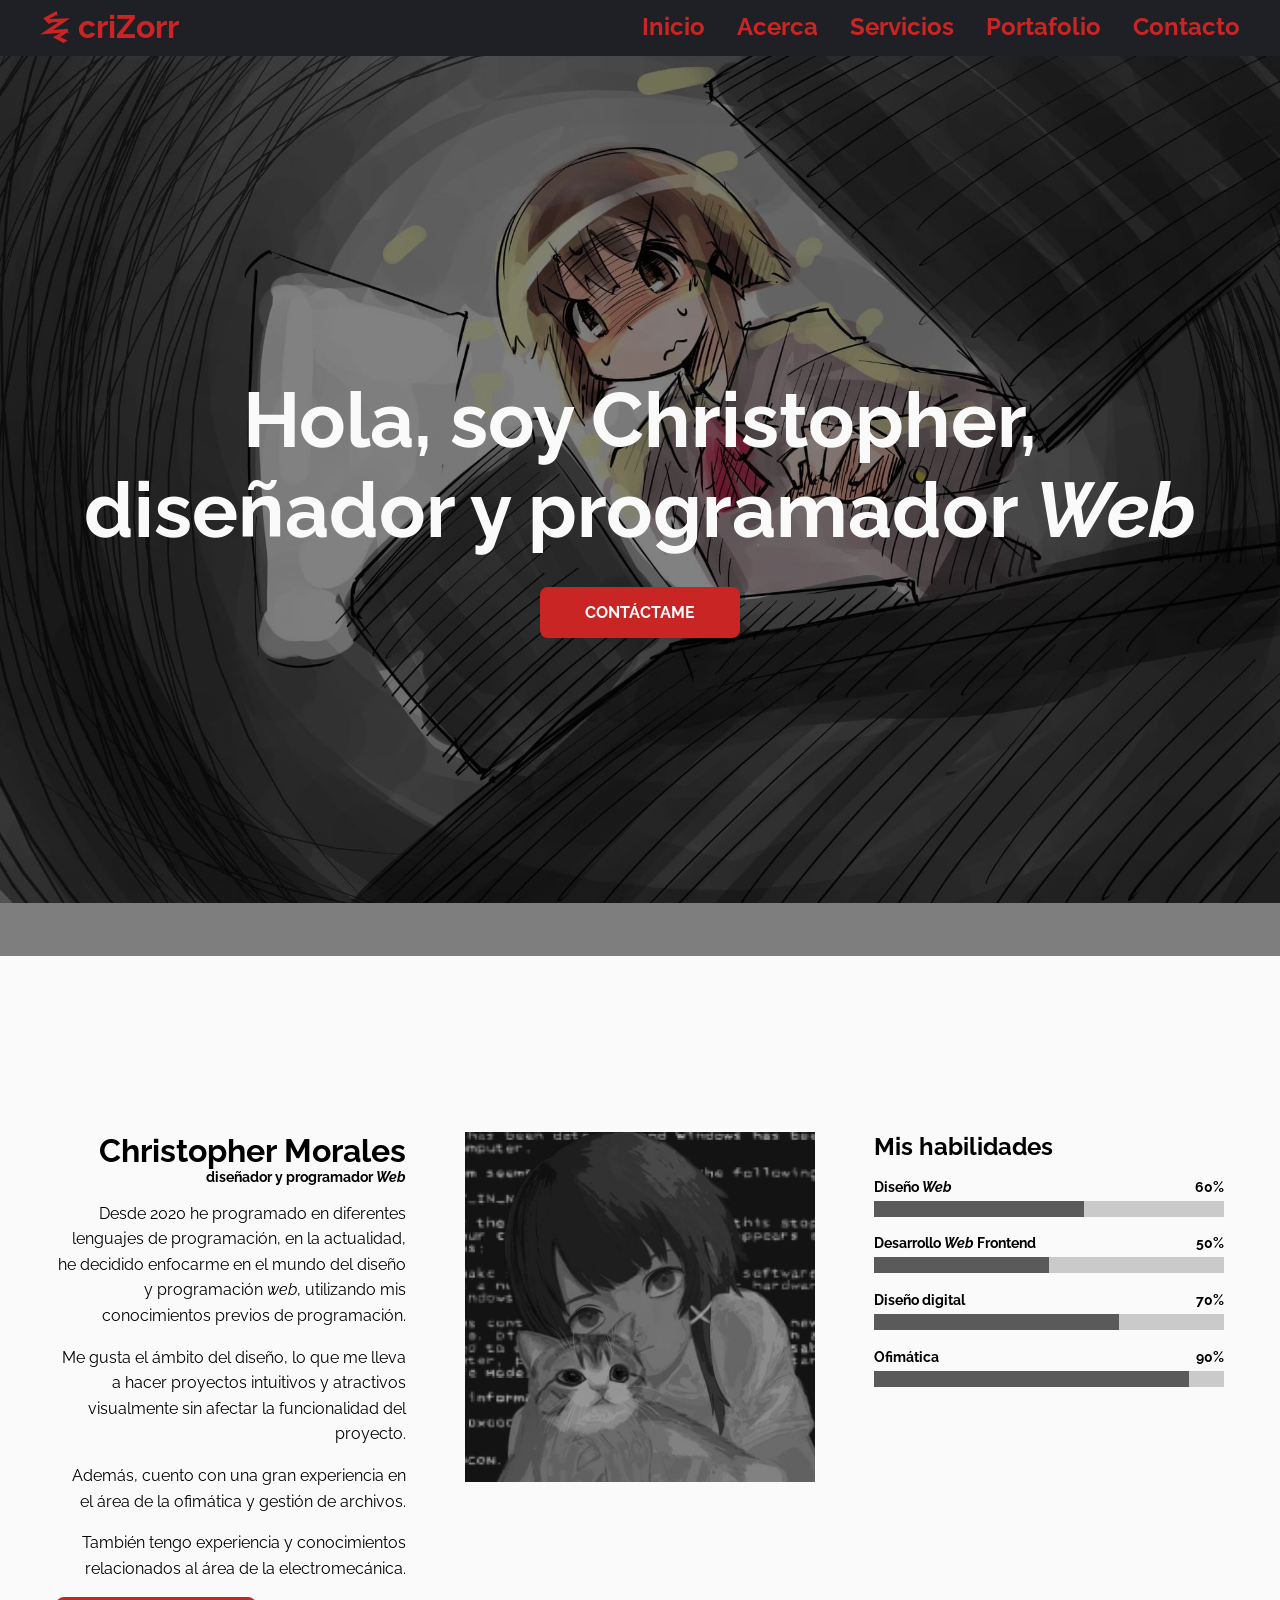
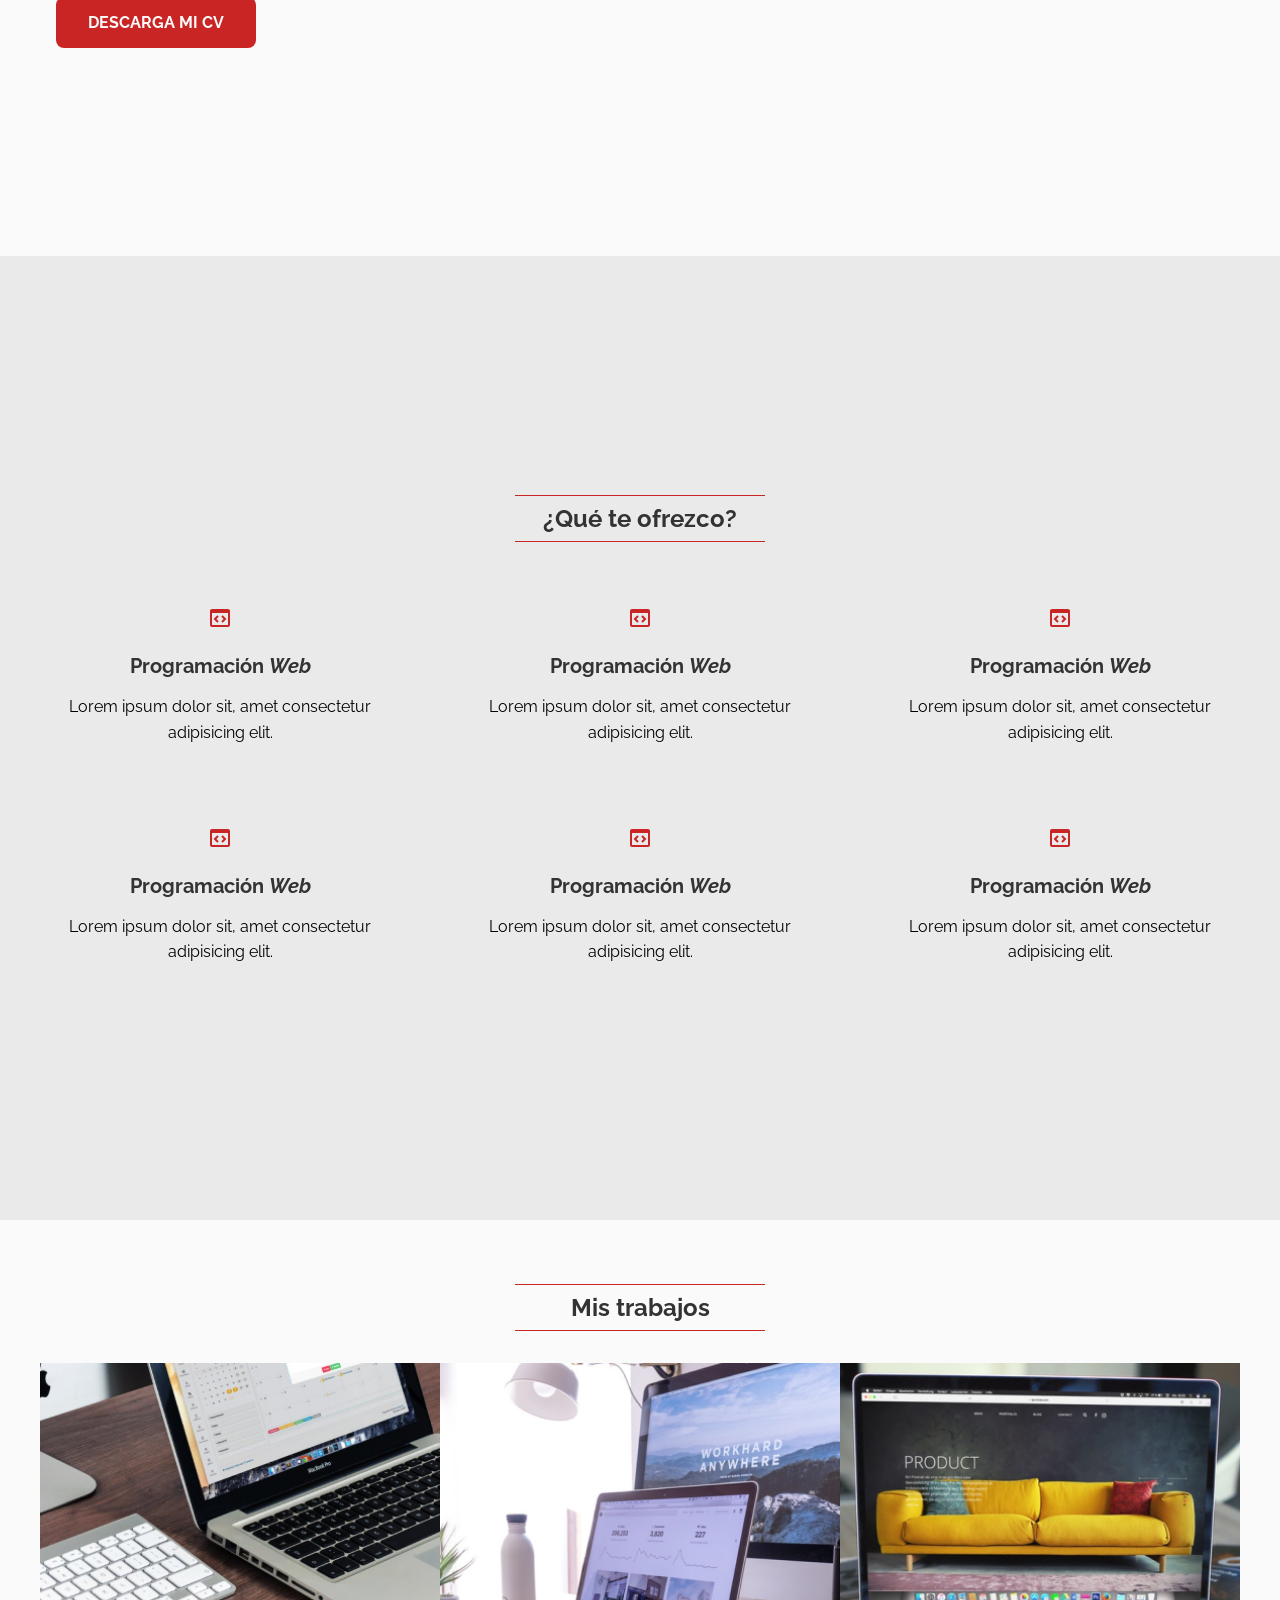
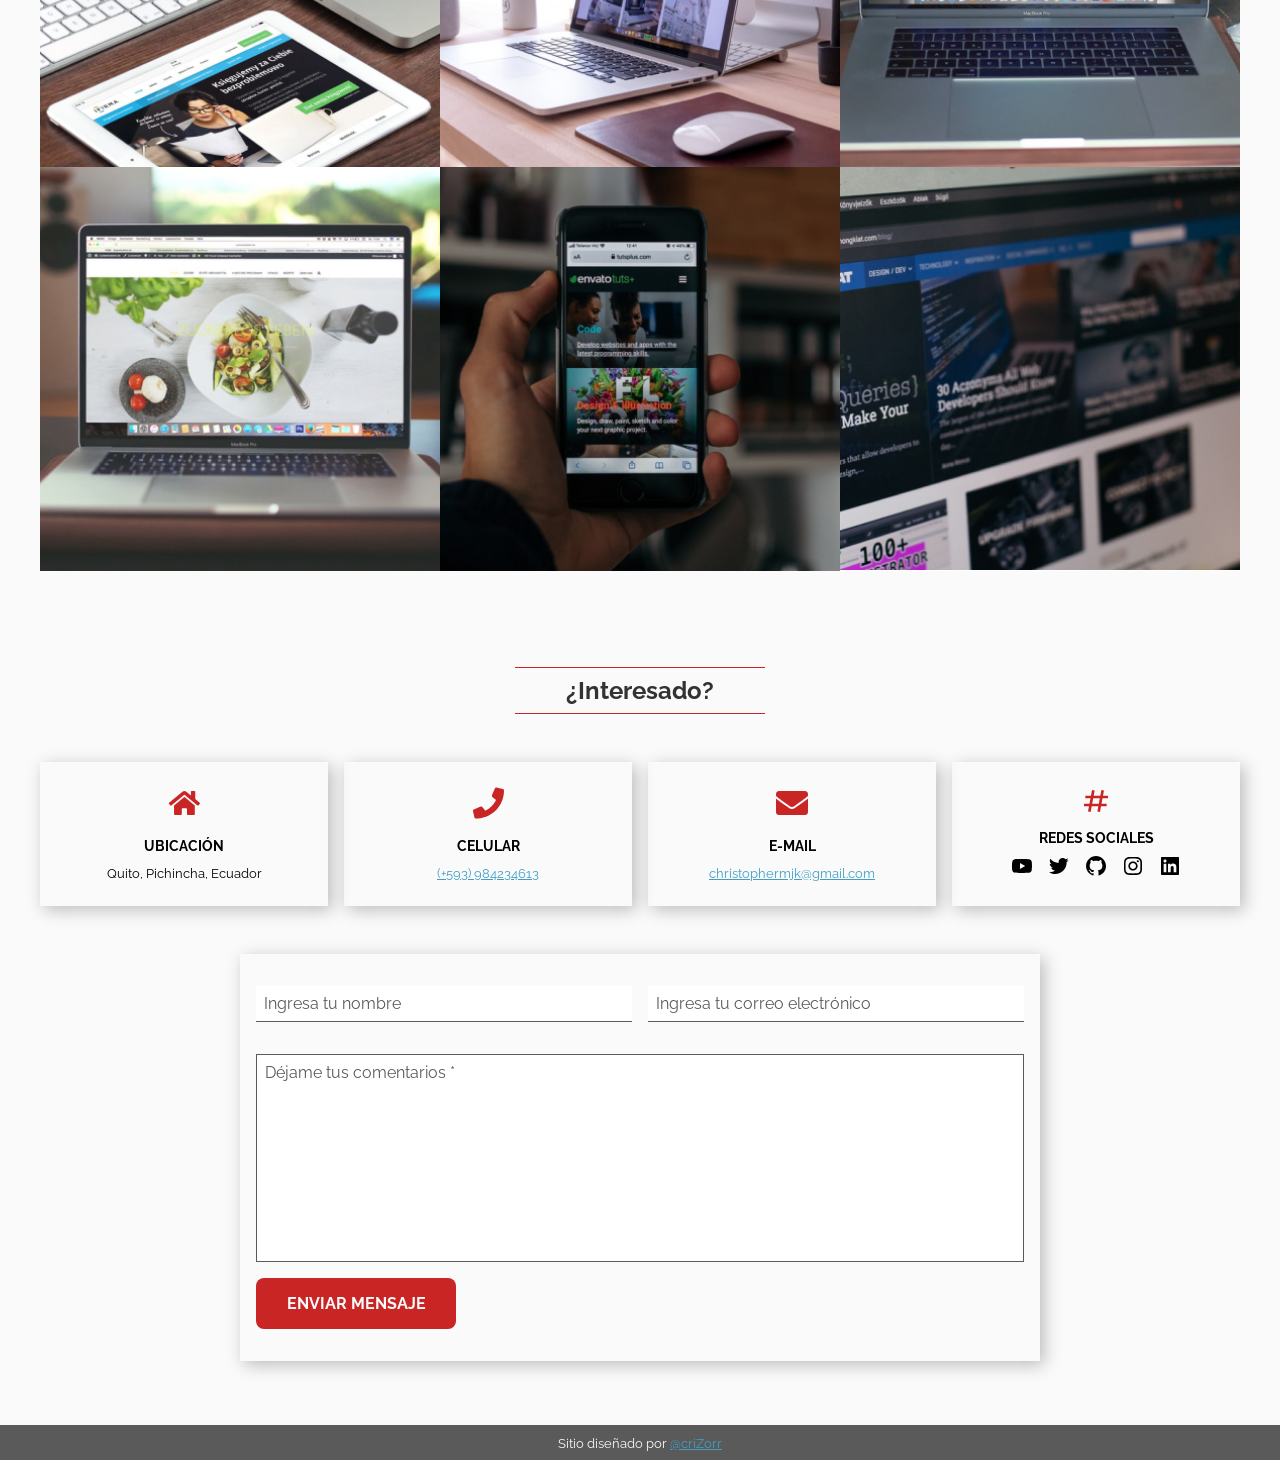
==== index.html @ b4ce7ff2 "Adición de contenido al área de 'Acerca'" ====
<!DOCTYPE html>
<html lang="es">
  <head>
    <meta charset="UTF-8" />
    <meta name="viewport" content="width=device-width, initial-scale=1.0" />
    <link rel="preconnect" href="https://fonts.googleapis.com" />
    <link rel="preconnect" href="https://fonts.gstatic.com" crossorigin />
    <link
      href="https://fonts.googleapis.com/css2?family=Raleway:ital,wght@0,100..900;1,100..900&display=swap"
      rel="stylesheet"
    />
    <link rel="stylesheet" href="./style.css" />
    <title>criZorr</title>
    <meta
      name="description"
      content="Hola, soy criZorr, bienvenido a mi portafolio profesional"
    />
    <link rel="canonical" href="https://crizorr.github.io/portfolio" />
    <link
      rel="favicon"
      href="https://crizorr.github.io/portfolio/assets/favicon.png"
    />
    <link
      rel="icon"
      href="https://crizorr.github.io/portfolio/assets/favicon.png"
    />
    <link
      rel="apple-touch-icon"
      href="https://crizorr.github.io/portfolio/assets/favicon.png"
    />
    <meta name="theme-color" content="#1F2025" />
    <meta name="twitter:card" content="summary" />
    <meta property="og:type" content="website" />
    <meta property="og:title" name="twitter:title" content="criZorr" />
    <meta
      property="og:image"
      name="twitter:image"
      content="https://crizorr.github.io/portfolio/assets/hero-image-home.jpg"
    />
    <meta
      property="og:url"
      name="twitter:url"
      content="https://crizorr.github.io/portfolio"
    />
    <meta
      property="og:description"
      name="twitter:description"
      content="Hola, soy criZorr, bienvenido a mi portafolio profesional"
    />
  </head>

  <body>
    <header class="header">
      <section class="container">
        <div class="logo">
          <svg
            width="185mm"
            height="197.49951mm"
            version="1.1"
            viewBox="0 0 185 197.49951"
            xml:space="preserve"
            id="svg21"
            xmlns="http://www.w3.org/2000/svg"
            xmlns:svg="http://www.w3.org/2000/svg"
          >
            <defs id="defs21" />
            <g id="g21" transform="translate(-15,-40.000003)">
              <path
                d="M 125,72.5 117.5,40 35,85 l 35,35 20,-10 39.85,-1.5385 -114.85,76.538 130,-10.318 -50,27.818 65,35 25,-15 -45,-22.5 42.5,-27.5 10,7.5 -7.5,-30 -90,7.5 105,-72.5 -130,5 45,-25 z"
                fill="#currentColor"
                stroke-linecap="round"
                stroke-linejoin="round"
                stroke-width="6"
                id="path21"
              />
            </g>
          </svg>
          <a href="index.html">criZorr</a>
        </div>
        <button class="menu-btn">
          <svg
            xmlns="http://www.w3.org/2000/svg"
            width="24"
            height="24"
            viewBox="0 0 24 24"
          >
            <path d="M4 6H20V8H4zM4 11H20V13H4zM4 16H20V18H4z" />
          </svg>
          <svg
            class="none"
            xmlns="http://www.w3.org/2000/svg"
            width="24"
            height="24"
            viewBox="0 0 24 24"
          >
            <path
              d="M16.192 6.344L11.949 10.586 7.707 6.344 6.293 7.758 10.535 12 6.293 16.242 7.707 17.656 11.949 13.414 16.192 17.656 17.606 16.242 13.364 12 17.606 7.758z"
            />
          </svg>
        </button>
        <nav class="menu">
          <a href="#inicio">Inicio</a>
          <a href="#acerca">Acerca</a>
          <a href="#servicios">Servicios</a>
          <a href="#portafolio">Portafolio</a>
          <a href="#contacto">Contacto</a>
        </nav>
      </section>
    </header>
    <section id="inicio" class="home">
      <article
        class="hero-image"
        style="
          --hero-image: url('assets/hero-image-home.jpg');
          --hero-attachment: fixed;
        "
      >
        <aside
          class="hero-image-opacity"
          style="--hero-opacity-color: var(--black-alpha-color)"
        >
          <div class="hero-image-content">
            <h2
              class="hero-image-title"
              style="--hero-text-color: var(--white-color)"
            >
              Hola, soy Christopher,<br />diseñador y programador <i>Web</i>
            </h2>
            <a href="#contacto" class="btn">CONTÁCTAME</a>
          </div>
        </aside>
      </article>
    </section>
    <section id="acerca" class="about section container full-lg-screen">
      <article class="text-lg-right">
        <aside class="text-center text-lg-right">
          <h1>Christopher Morales</h1>
          <h5>diseñador y programador <i>Web</i></h5>
        </aside>
        <p>
          Desde 2020 he programado en diferentes lenguajes de programación, en
          la actualidad, he decidido enfocarme en el mundo del diseño y
          programación <i>web</i>, utilizando mis conocimientos previos de
          programación.
        </p>
        <p>
          Me gusta el ámbito del diseño, lo que me lleva a hacer proyectos
          intuitivos y atractivos visualmente sin afectar la funcionalidad del
          proyecto.
        </p>
        <p>
          Además, cuento con una gran experiencia en el área de la ofimática y
          gestión de archivos.
        </p>
        <p>
          También tengo experiencia y conocimientos relacionados al área de la
          electromecánica.
        </p>
        <div class="text-center text-lg-left">
          <a class="btn" href="" target="_blank" rel="noopener"
            >DESCARGA MI CV</a
          >
        </div>
      </article>
      <article>
        <img class="gray-scale" src="assets/criZorr.jpg" alt="crizorr" />
      </article>
      <article>
        <h2 class="text-center text-lg-left">Mis habilidades</h2>
        <div class="progress">
          <p>
            <b>Diseño <i>Web</i></b>
            <b>60%</b>
          </p>
          <progress value="60" min="0" max="100"></progress>
        </div>
        <div class="progress">
          <p>
            <b>Desarrollo <i>Web</i> Frontend</b>
            <b>50%</b>
          </p>
          <progress value="50" min="0" max="100"></progress>
        </div>
        <div class="progress">
          <p>
            <b>Diseño digital</b>
            <b>70%</b>
          </p>
          <progress value="70" min="0" max="100"></progress>
        </div>
        <div class="progress">
          <p>
            <b>Ofimática</b>
            <b>90%</b>
          </p>
          <progress value="90" min="0" max="100"></progress>
        </div>
      </article>
    </section>
    <section id="servicios" class="services section bg-gray-light">
      <div class="container full-lg-screen">
        <h2 class="section-title">¿Qué te ofrezco?</h2>
        <article class="service-card">
          <svg
            xmlns="http://www.w3.org/2000/svg"
            width="24"
            height="24"
            viewBox="0 0 24 24"
          >
            <path
              d="M20,3H4C2.897,3,2,3.897,2,5v14c0,1.103,0.897,2,2,2h16c1.103,0,2-0.897,2-2V5C22,3.897,21.103,3,20,3z M4,19V7h16 l0.002,12H4z"
            />
            <path
              d="M9.293 9.293L5.586 13 9.293 16.707 10.707 15.293 8.414 13 10.707 10.707zM14.707 9.293L13.293 10.707 15.586 13 13.293 15.293 14.707 16.707 18.414 13z"
            />
          </svg>
          <h3>Programación <i>Web</i></h3>
          <p>Lorem ipsum dolor sit, amet consectetur adipisicing elit.</p>
        </article>
        <article class="service-card">
          <svg
            xmlns="http://www.w3.org/2000/svg"
            width="24"
            height="24"
            viewBox="0 0 24 24"
          >
            <path
              d="M20,3H4C2.897,3,2,3.897,2,5v14c0,1.103,0.897,2,2,2h16c1.103,0,2-0.897,2-2V5C22,3.897,21.103,3,20,3z M4,19V7h16 l0.002,12H4z"
            />
            <path
              d="M9.293 9.293L5.586 13 9.293 16.707 10.707 15.293 8.414 13 10.707 10.707zM14.707 9.293L13.293 10.707 15.586 13 13.293 15.293 14.707 16.707 18.414 13z"
            />
          </svg>
          <h3>Programación <i>Web</i></h3>
          <p>Lorem ipsum dolor sit, amet consectetur adipisicing elit.</p>
        </article>
        <article class="service-card">
          <svg
            xmlns="http://www.w3.org/2000/svg"
            width="24"
            height="24"
            viewBox="0 0 24 24"
          >
            <path
              d="M20,3H4C2.897,3,2,3.897,2,5v14c0,1.103,0.897,2,2,2h16c1.103,0,2-0.897,2-2V5C22,3.897,21.103,3,20,3z M4,19V7h16 l0.002,12H4z"
            />
            <path
              d="M9.293 9.293L5.586 13 9.293 16.707 10.707 15.293 8.414 13 10.707 10.707zM14.707 9.293L13.293 10.707 15.586 13 13.293 15.293 14.707 16.707 18.414 13z"
            />
          </svg>
          <h3>Programación <i>Web</i></h3>
          <p>Lorem ipsum dolor sit, amet consectetur adipisicing elit.</p>
        </article>
        <article class="service-card">
          <svg
            xmlns="http://www.w3.org/2000/svg"
            width="24"
            height="24"
            viewBox="0 0 24 24"
          >
            <path
              d="M20,3H4C2.897,3,2,3.897,2,5v14c0,1.103,0.897,2,2,2h16c1.103,0,2-0.897,2-2V5C22,3.897,21.103,3,20,3z M4,19V7h16 l0.002,12H4z"
            />
            <path
              d="M9.293 9.293L5.586 13 9.293 16.707 10.707 15.293 8.414 13 10.707 10.707zM14.707 9.293L13.293 10.707 15.586 13 13.293 15.293 14.707 16.707 18.414 13z"
            />
          </svg>
          <h3>Programación <i>Web</i></h3>
          <p>Lorem ipsum dolor sit, amet consectetur adipisicing elit.</p>
        </article>
        <article class="service-card">
          <svg
            xmlns="http://www.w3.org/2000/svg"
            width="24"
            height="24"
            viewBox="0 0 24 24"
          >
            <path
              d="M20,3H4C2.897,3,2,3.897,2,5v14c0,1.103,0.897,2,2,2h16c1.103,0,2-0.897,2-2V5C22,3.897,21.103,3,20,3z M4,19V7h16 l0.002,12H4z"
            />
            <path
              d="M9.293 9.293L5.586 13 9.293 16.707 10.707 15.293 8.414 13 10.707 10.707zM14.707 9.293L13.293 10.707 15.586 13 13.293 15.293 14.707 16.707 18.414 13z"
            />
          </svg>
          <h3>Programación <i>Web</i></h3>
          <p>Lorem ipsum dolor sit, amet consectetur adipisicing elit.</p>
        </article>
        <article class="service-card">
          <svg
            xmlns="http://www.w3.org/2000/svg"
            width="24"
            height="24"
            viewBox="0 0 24 24"
          >
            <path
              d="M20,3H4C2.897,3,2,3.897,2,5v14c0,1.103,0.897,2,2,2h16c1.103,0,2-0.897,2-2V5C22,3.897,21.103,3,20,3z M4,19V7h16 l0.002,12H4z"
            />
            <path
              d="M9.293 9.293L5.586 13 9.293 16.707 10.707 15.293 8.414 13 10.707 10.707zM14.707 9.293L13.293 10.707 15.586 13 13.293 15.293 14.707 16.707 18.414 13z"
            />
          </svg>
          <h3>Programación <i>Web</i></h3>
          <p>Lorem ipsum dolor sit, amet consectetur adipisicing elit.</p>
        </article>
      </div>
    </section>
    <section id="portafolio" class="portfolio section">
      <div class="container">
        <h2 class="section-title">Mis trabajos</h2>
        <a href="#trabajo-1" class="portfolio-card">
          <img src="assets/portfolio-1.jpg" alt="Trabajo 1" />
          <aside class="portfolio-card-info">
            <div>
              <h3>Proyecto 1</h3>
              <p>
                Lorem ipsum dolor sit amet consectetur adipisicing elit. Sint
                fuga inventore atque placeat laudantium dolorem quod omnis
                assumenda, tempore fugiat consequatur saepe reprehenderit
                consequuntur impedit pariatur. Enim fugiat amet libero.
              </p>
            </div>
          </aside>
        </a>
        <a href="#trabajo-2" class="portfolio-card">
          <img src="assets/portfolio-2.jpg" alt="Trabajo 2" />
          <aside class="portfolio-card-info">
            <div>
              <h3>Proyecto 2</h3>
              <p>
                Lorem ipsum dolor sit amet consectetur adipisicing elit. Sint
                fuga inventore atque placeat laudantium dolorem quod omnis
                assumenda, tempore fugiat consequatur saepe reprehenderit
                consequuntur impedit pariatur. Enim fugiat amet libero.
              </p>
            </div>
          </aside>
        </a>
        <a href="#trabajo-3" class="portfolio-card">
          <img src="assets/portfolio-3.jpg" alt="Trabajo 3" />
          <aside class="portfolio-card-info">
            <div>
              <h3>Proyecto 3</h3>
              <p>
                Lorem ipsum dolor sit amet consectetur adipisicing elit. Sint
                fuga inventore atque placeat laudantium dolorem quod omnis
                assumenda, tempore fugiat consequatur saepe reprehenderit
                consequuntur impedit pariatur. Enim fugiat amet libero.
              </p>
            </div>
          </aside>
        </a>
        <a href="#trabajo-4" class="portfolio-card">
          <img src="assets/portfolio-4.jpg" alt="Trabajo 4" />
          <aside class="portfolio-card-info">
            <div>
              <h3>Proyecto 4</h3>
              <p>
                Lorem ipsum dolor sit amet consectetur adipisicing elit. Sint
                fuga inventore atque placeat laudantium dolorem quod omnis
                assumenda, tempore fugiat consequatur saepe reprehenderit
                consequuntur impedit pariatur. Enim fugiat amet libero.
              </p>
            </div>
          </aside>
        </a>
        <a href="#trabajo-5" class="portfolio-card">
          <img src="assets/portfolio-5.jpg" alt="Trabajo 5" />
          <aside class="portfolio-card-info">
            <div>
              <h3>Proyecto 5</h3>
              <p>
                Lorem ipsum dolor sit amet consectetur adipisicing elit. Sint
                fuga inventore atque placeat laudantium dolorem quod omnis
                assumenda, tempore fugiat consequatur saepe reprehenderit
                consequuntur impedit pariatur. Enim fugiat amet libero.
              </p>
            </div>
          </aside>
        </a>
        <a href="#trabajo-6" class="portfolio-card">
          <img src="assets/portfolio-6.jpg" alt="Trabajo 6" />
          <aside class="portfolio-card-info">
            <div>
              <h3>Proyecto 6</h3>
              <p>
                Lorem ipsum dolor sit amet consectetur adipisicing elit. Sint
                fuga inventore atque placeat laudantium dolorem quod omnis
                assumenda, tempore fugiat consequatur saepe reprehenderit
                consequuntur impedit pariatur. Enim fugiat amet libero.
              </p>
            </div>
          </aside>
        </a>
      </div>
    </section>
    <article class="modal" id="trabajo-1">
      <div class="modal-content">
        <a href="#cerrar" class="modal-close">
          <svg
            xmlns="http://www.w3.org/2000/svg"
            width="24"
            height="24"
            viewBox="0 0 24 24"
          >
            <path
              d="M12,2C6.486,2,2,6.486,2,12s4.486,10,10,10s10-4.486,10-10S17.514,2,12,2z M16.207,14.793l-1.414,1.414L12,13.414 l-2.793,2.793l-1.414-1.414L10.586,12L7.793,9.207l1.414-1.414L12,10.586l2.793-2.793l1.414,1.414L13.414,12L16.207,14.793z"
            />
          </svg>
        </a>
        <article class="portfolio-modal">
          <img src="assets/portfolio-1.jpg" alt="Trabajo 1" />
          <div class="portfolio-info">
            <h3>PROYECTO 1</h3>
            <p>
              Lorem ipsum dolor sit amet consectetur adipisicing elit. Ratione
              nihil excepturi blanditiis consequatur, sequi, voluptatibus quo
              necessitatibus facere possimus voluptates deleniti provident
              tempora recusandae odio! Expedita, ut! Molestiae, excepturi aut?
            </p>
            <aside class="portfolio-details">
              <small><b>CLIENTE:</b></small>
              <small>Nombre del Cliente</small>
              <small><b>FECHA:</b></small>
              <small>4 de abr. de 2024</small>
              <small><b>TIPO:</b></small>
              <small>Tipo de proyecto</small>
              <small><b>ENLACE:</b></small>
              <small
                ><a href="https://crizorr.com" target="_blank" rel="noopener"
                  >https://crizorr.com</a
                ></small
              >
            </aside>
          </div>
        </article>
      </div>
    </article>
    <article class="modal" id="trabajo-2">
      <div class="modal-content">
        <a href="#cerrar" class="modal-close">
          <svg
            xmlns="http://www.w3.org/2000/svg"
            width="24"
            height="24"
            viewBox="0 0 24 24"
          >
            <path
              d="M12,2C6.486,2,2,6.486,2,12s4.486,10,10,10s10-4.486,10-10S17.514,2,12,2z M16.207,14.793l-1.414,1.414L12,13.414 l-2.793,2.793l-1.414-1.414L10.586,12L7.793,9.207l1.414-1.414L12,10.586l2.793-2.793l1.414,1.414L13.414,12L16.207,14.793z"
            />
          </svg>
        </a>
        <article class="portfolio-modal">
          <img src="assets/portfolio-2.jpg" alt="Trabajo 2" />
          <div class="portfolio-info">
            <h3>PROYECTO 2</h3>
            <p>
              Lorem ipsum dolor sit amet consectetur adipisicing elit. Ratione
              nihil excepturi blanditiis consequatur, sequi, voluptatibus quo
              necessitatibus facere possimus voluptates deleniti provident
              tempora recusandae odio! Expedita, ut! Molestiae, excepturi aut?
            </p>
            <aside class="portfolio-details">
              <small><b>CLIENTE:</b></small>
              <small>Nombre del Cliente</small>
              <small><b>FECHA:</b></small>
              <small>4 de abr. de 2024</small>
              <small><b>TIPO:</b></small>
              <small>Tipo de proyecto</small>
              <small><b>ENLACE:</b></small>
              <small
                ><a href="https://crizorr.com" target="_blank" rel="noopener"
                  >https://crizorr.com</a
                ></small
              >
            </aside>
          </div>
        </article>
      </div>
    </article>
    <article class="modal" id="trabajo-3">
      <div class="modal-content">
        <a href="#cerrar" class="modal-close">
          <svg
            xmlns="http://www.w3.org/2000/svg"
            width="24"
            height="24"
            viewBox="0 0 24 24"
          >
            <path
              d="M12,2C6.486,2,2,6.486,2,12s4.486,10,10,10s10-4.486,10-10S17.514,2,12,2z M16.207,14.793l-1.414,1.414L12,13.414 l-2.793,2.793l-1.414-1.414L10.586,12L7.793,9.207l1.414-1.414L12,10.586l2.793-2.793l1.414,1.414L13.414,12L16.207,14.793z"
            />
          </svg>
        </a>
        <article class="portfolio-modal">
          <img src="assets/portfolio-3.jpg" alt="Trabajo 3" />
          <div class="portfolio-info">
            <h3>PROYECTO 3</h3>
            <p>
              Lorem ipsum dolor sit amet consectetur adipisicing elit. Ratione
              nihil excepturi blanditiis consequatur, sequi, voluptatibus quo
              necessitatibus facere possimus voluptates deleniti provident
              tempora recusandae odio! Expedita, ut! Molestiae, excepturi aut?
            </p>
            <aside class="portfolio-details">
              <small><b>CLIENTE:</b></small>
              <small>Nombre del Cliente</small>
              <small><b>FECHA:</b></small>
              <small>4 de abr. de 2024</small>
              <small><b>TIPO:</b></small>
              <small>Tipo de proyecto</small>
              <small><b>ENLACE:</b></small>
              <small
                ><a href="https://crizorr.com" target="_blank" rel="noopener"
                  >https://crizorr.com</a
                ></small
              >
            </aside>
          </div>
        </article>
      </div>
    </article>
    <article class="modal" id="trabajo-4">
      <div class="modal-content">
        <a href="#cerrar" class="modal-close">
          <svg
            xmlns="http://www.w3.org/2000/svg"
            width="24"
            height="24"
            viewBox="0 0 24 24"
          >
            <path
              d="M12,2C6.486,2,2,6.486,2,12s4.486,10,10,10s10-4.486,10-10S17.514,2,12,2z M16.207,14.793l-1.414,1.414L12,13.414 l-2.793,2.793l-1.414-1.414L10.586,12L7.793,9.207l1.414-1.414L12,10.586l2.793-2.793l1.414,1.414L13.414,12L16.207,14.793z"
            />
          </svg>
        </a>
        <article class="portfolio-modal">
          <img src="assets/portfolio-4.jpg" alt="Trabajo 4" />
          <div class="portfolio-info">
            <h3>PROYECTO 4</h3>
            <p>
              Lorem ipsum dolor sit amet consectetur adipisicing elit. Ratione
              nihil excepturi blanditiis consequatur, sequi, voluptatibus quo
              necessitatibus facere possimus voluptates deleniti provident
              tempora recusandae odio! Expedita, ut! Molestiae, excepturi aut?
            </p>
            <aside class="portfolio-details">
              <small><b>CLIENTE:</b></small>
              <small>Nombre del Cliente</small>
              <small><b>FECHA:</b></small>
              <small>4 de abr. de 2024</small>
              <small><b>TIPO:</b></small>
              <small>Tipo de proyecto</small>
              <small><b>ENLACE:</b></small>
              <small
                ><a href="https://crizorr.com" target="_blank" rel="noopener"
                  >https://crizorr.com</a
                ></small
              >
            </aside>
          </div>
        </article>
      </div>
    </article>
    <article class="modal" id="trabajo-5">
      <div class="modal-content">
        <a href="#cerrar" class="modal-close">
          <svg
            xmlns="http://www.w3.org/2000/svg"
            width="24"
            height="24"
            viewBox="0 0 24 24"
          >
            <path
              d="M12,2C6.486,2,2,6.486,2,12s4.486,10,10,10s10-4.486,10-10S17.514,2,12,2z M16.207,14.793l-1.414,1.414L12,13.414 l-2.793,2.793l-1.414-1.414L10.586,12L7.793,9.207l1.414-1.414L12,10.586l2.793-2.793l1.414,1.414L13.414,12L16.207,14.793z"
            />
          </svg>
        </a>
        <article class="portfolio-modal">
          <img src="assets/portfolio-5.jpg" alt="Trabajo 5" />
          <div class="portfolio-info">
            <h3>PROYECTO 5</h3>
            <p>
              Lorem ipsum dolor sit amet consectetur adipisicing elit. Ratione
              nihil excepturi blanditiis consequatur, sequi, voluptatibus quo
              necessitatibus facere possimus voluptates deleniti provident
              tempora recusandae odio! Expedita, ut! Molestiae, excepturi aut?
            </p>
            <aside class="portfolio-details">
              <small><b>CLIENTE:</b></small>
              <small>Nombre del Cliente</small>
              <small><b>FECHA:</b></small>
              <small>4 de abr. de 2024</small>
              <small><b>TIPO:</b></small>
              <small>Tipo de proyecto</small>
              <small><b>ENLACE:</b></small>
              <small
                ><a href="https://crizorr.com" target="_blank" rel="noopener"
                  >https://crizorr.com</a
                ></small
              >
            </aside>
          </div>
        </article>
      </div>
    </article>
    <article class="modal" id="trabajo-6">
      <div class="modal-content">
        <a href="#cerrar" class="modal-close">
          <svg
            xmlns="http://www.w3.org/2000/svg"
            width="24"
            height="24"
            viewBox="0 0 24 24"
          >
            <path
              d="M12,2C6.486,2,2,6.486,2,12s4.486,10,10,10s10-4.486,10-10S17.514,2,12,2z M16.207,14.793l-1.414,1.414L12,13.414 l-2.793,2.793l-1.414-1.414L10.586,12L7.793,9.207l1.414-1.414L12,10.586l2.793-2.793l1.414,1.414L13.414,12L16.207,14.793z"
            />
          </svg>
        </a>
        <article class="portfolio-modal">
          <img src="assets/portfolio-6.jpg" alt="Trabajo 6" />
          <div class="portfolio-info">
            <h3>PROYECTO 6</h3>
            <p>
              Lorem ipsum dolor sit amet consectetur adipisicing elit. Ratione
              nihil excepturi blanditiis consequatur, sequi, voluptatibus quo
              necessitatibus facere possimus voluptates deleniti provident
              tempora recusandae odio! Expedita, ut! Molestiae, excepturi aut?
            </p>
            <aside class="portfolio-details">
              <small><b>CLIENTE:</b></small>
              <small>Nombre del Cliente</small>
              <small><b>FECHA:</b></small>
              <small>4 de abr. de 2024</small>
              <small><b>TIPO:</b></small>
              <small>Tipo de proyecto</small>
              <small><b>ENLACE:</b></small>
              <small
                ><a href="https://crizorr.com" target="_blank" rel="noopener"
                  >https://crizorr.com</a
                ></small
              >
            </aside>
          </div>
        </article>
      </div>
    </article>
    <section id="contacto" class="contact section">
      <div class="container">
        <h2 class="section-title">¿Interesado?</h2>
        <article class="contact-cards">
          <aside class="contact-card box-shadow-1">
            <svg
              width="37"
              height="28"
              viewBox="0 0 37 28"
              fill="none"
              xmlns="http://www.w3.org/2000/svg"
            >
              <path
                d="M18.5 7.3125L7 16.8125V27C7 27.5625 7.4375 28 8 28H15C15.5 28 15.9375 27.5625 15.9375 27V21C15.9375 20.5 16.4375 20 16.9375 20H20.9375C21.5 20 21.9375 20.5 21.9375 21V27C21.9375 27.5625 22.4375 28 22.9375 28H30C30.5 28 31 27.5625 31 27V16.75L19.4375 7.3125C19.3125 7.1875 19.125 7.125 19 7.125C18.8125 7.125 18.625 7.1875 18.5 7.3125ZM36.6875 13.75L31.5 9.4375V0.8125C31.5 0.375 31.125 0.0625 30.75 0.0625H27.25C26.8125 0.0625 26.5 0.375 26.5 0.8125V5.3125L20.875 0.6875C20.375 0.3125 19.6875 0.0625 19 0.0625C18.25 0.0625 17.5625 0.3125 17.0625 0.6875L1.25 13.75C1.0625 13.875 0.9375 14.125 0.9375 14.3125C0.9375 14.5 1.0625 14.6875 1.125 14.8125L2.75 16.75C2.875 16.9375 3.0625 17 3.3125 17C3.5 17 3.6875 16.9375 3.8125 16.8125L18.5 4.75C18.625 4.625 18.8125 4.5625 19 4.5625C19.125 4.5625 19.3125 4.625 19.4375 4.75L34.125 16.8125C34.25 16.9375 34.4375 17 34.625 17C34.875 17 35.0625 16.9375 35.1875 16.75L36.8125 14.8125C36.9375 14.6875 37 14.5 37 14.3125C37 14.125 36.875 13.875 36.6875 13.75Z"
              />
            </svg>
            <h5>UBICACIÓN</h5>
            <small>Quito, Pichincha, Ecuador</small>
          </aside>
          <aside class="contact-card box-shadow-1">
            <svg
              width="33"
              height="32"
              viewBox="0 0 33 32"
              fill="none"
              xmlns="http://www.w3.org/2000/svg"
            >
              <path
                d="M31.8125 1.5625L25.3125 0.0625C24.625 -0.125 23.875 0.25 23.5625 0.9375L20.5625 7.9375C20.3125 8.5625 20.5 9.25 21 9.6875L24.8125 12.8125C22.5625 17.5625 18.625 21.5625 13.75 23.875L10.625 20.0625C10.1875 19.5625 9.5 19.375 8.875 19.625L1.875 22.625C1.1875 22.9375 0.875 23.6875 1 24.375L2.5 30.875C2.6875 31.5625 3.25 32 4 32C20 32 33 19.0625 33 3C33 2.3125 32.5 1.75 31.8125 1.5625Z"
              />
            </svg>
            <h5>CELULAR</h5>
            <small><a href="tel:0984234613">(+593) 984234613</a></small>
          </aside>
          <aside class="contact-card box-shadow-1">
            <svg
              width="32"
              height="24"
              viewBox="0 0 32 24"
              fill="none"
              xmlns="http://www.w3.org/2000/svg"
            >
              <path
                d="M31.375 7.9375C29.9375 9.0625 28.125 10.4375 21.75 15.0625C20.5 16 18.1875 18.0625 16 18.0625C13.75 18.0625 11.5 16 10.1875 15.0625C3.8125 10.4375 2 9.0625 0.5625 7.9375C0.3125 7.75 0 7.9375 0 8.25V21C0 22.6875 1.3125 24 3 24H29C30.625 24 32 22.6875 32 21V8.25C32 7.9375 31.625 7.75 31.375 7.9375ZM16 16C17.4375 16.0625 19.5 14.1875 20.5625 13.4375C28.875 7.4375 29.5 6.875 31.375 5.375C31.75 5.125 32 4.6875 32 4.1875V3C32 1.375 30.625 0 29 0H3C1.3125 0 0 1.375 0 3V4.1875C0 4.6875 0.1875 5.125 0.5625 5.375C2.4375 6.875 3.0625 7.4375 11.375 13.4375C12.4375 14.1875 14.5 16.0625 16 16Z"
              />
            </svg>
            <h5>E-MAIL</h5>
            <small
              ><a href="mailto:christophermjk@gmail.com"
                >christophermjk@gmail.com</a
              ></small
            >
          </aside>
          <aside class="contact-card box-shadow-1">
            <svg
              xmlns="http://www.w3.org/2000/svg"
              width="24"
              height="24"
              viewBox="0 0 24 24"
            >
              <path
                d="M16.018,3.815L15.232,8h-4.966l0.716-3.815L9.018,3.815L8.232,8H4v2h3.857l-0.751,4H3v2h3.731l-0.714,3.805l1.965,0.369 L8.766,16h4.966l-0.714,3.805l1.965,0.369L15.766,16H20v-2h-3.859l0.751-4H21V8h-3.733l0.716-3.815L16.018,3.815z M14.106,14H9.141 l0.751-4h4.966L14.106,14z"
              />
            </svg>
            <h5>REDES SOCIALES</h5>
            <small class="social-media">
              <a
                href="https://youtube.com/@criZorr"
                target="_blank"
                rel="noopener"
              >
                <svg
                  xmlns="http://www.w3.org/2000/svg"
                  width="24"
                  height="24"
                  viewBox="0 0 24 24"
                >
                  <path
                    d="M21.593,7.203c-0.23-0.858-0.905-1.535-1.762-1.766C18.265,5.007,12,5,12,5S5.736,4.993,4.169,5.404	c-0.84,0.229-1.534,0.921-1.766,1.778c-0.413,1.566-0.417,4.814-0.417,4.814s-0.004,3.264,0.406,4.814	c0.23,0.857,0.905,1.534,1.763,1.765c1.582,0.43,7.83,0.437,7.83,0.437s6.265,0.007,7.831-0.403c0.856-0.23,1.534-0.906,1.767-1.763	C21.997,15.281,22,12.034,22,12.034S22.02,8.769,21.593,7.203z M9.996,15.005l0.005-6l5.207,3.005L9.996,15.005z"
                  />
                </svg>
              </a>
              <a
                href="https://twitter.com/criZorr"
                target="_blank"
                rel="noopener"
              >
                <svg
                  xmlns="http://www.w3.org/2000/svg"
                  width="24"
                  height="24"
                  viewBox="0 0 24 24"
                >
                  <path
                    d="M19.633,7.997c0.013,0.175,0.013,0.349,0.013,0.523c0,5.325-4.053,11.461-11.46,11.461c-2.282,0-4.402-0.661-6.186-1.809	c0.324,0.037,0.636,0.05,0.973,0.05c1.883,0,3.616-0.636,5.001-1.721c-1.771-0.037-3.255-1.197-3.767-2.793	c0.249,0.037,0.499,0.062,0.761,0.062c0.361,0,0.724-0.05,1.061-0.137c-1.847-0.374-3.23-1.995-3.23-3.953v-0.05	c0.537,0.299,1.16,0.486,1.82,0.511C3.534,9.419,2.823,8.184,2.823,6.787c0-0.748,0.199-1.434,0.548-2.032	c1.983,2.443,4.964,4.04,8.306,4.215c-0.062-0.3-0.1-0.611-0.1-0.923c0-2.22,1.796-4.028,4.028-4.028	c1.16,0,2.207,0.486,2.943,1.272c0.91-0.175,1.782-0.512,2.556-0.973c-0.299,0.935-0.936,1.721-1.771,2.22	c0.811-0.088,1.597-0.312,2.319-0.624C21.104,6.712,20.419,7.423,19.633,7.997z"
                  />
                </svg>
              </a>
              <a
                href="https://github.com/criZorr"
                target="_blank"
                rel="noopener"
              >
                <svg
                  xmlns="http://www.w3.org/2000/svg"
                  width="24"
                  height="24"
                  viewBox="0 0 24 24"
                >
                  <path
                    fill-rule="evenodd"
                    clip-rule="evenodd"
                    d="M12.026,2c-5.509,0-9.974,4.465-9.974,9.974c0,4.406,2.857,8.145,6.821,9.465	c0.499,0.09,0.679-0.217,0.679-0.481c0-0.237-0.008-0.865-0.011-1.696c-2.775,0.602-3.361-1.338-3.361-1.338	c-0.452-1.152-1.107-1.459-1.107-1.459c-0.905-0.619,0.069-0.605,0.069-0.605c1.002,0.07,1.527,1.028,1.527,1.028	c0.89,1.524,2.336,1.084,2.902,0.829c0.091-0.645,0.351-1.085,0.635-1.334c-2.214-0.251-4.542-1.107-4.542-4.93	c0-1.087,0.389-1.979,1.024-2.675c-0.101-0.253-0.446-1.268,0.099-2.64c0,0,0.837-0.269,2.742,1.021	c0.798-0.221,1.649-0.332,2.496-0.336c0.849,0.004,1.701,0.115,2.496,0.336c1.906-1.291,2.742-1.021,2.742-1.021	c0.545,1.372,0.203,2.387,0.099,2.64c0.64,0.696,1.024,1.587,1.024,2.675c0,3.833-2.33,4.675-4.552,4.922	c0.355,0.308,0.675,0.916,0.675,1.846c0,1.334-0.012,2.41-0.012,2.737c0,0.267,0.178,0.577,0.687,0.479	C19.146,20.115,22,16.379,22,11.974C22,6.465,17.535,2,12.026,2z"
                  />
                </svg>
              </a>
              <a
                href="https://instagram.com/_crizorr_"
                target="_blank"
                rel="noopener"
              >
                <svg
                  xmlns="http://www.w3.org/2000/svg"
                  width="24"
                  height="24"
                  viewBox="0 0 24 24"
                >
                  <path
                    d="M11.999,7.377c-2.554,0-4.623,2.07-4.623,4.623c0,2.554,2.069,4.624,4.623,4.624c2.552,0,4.623-2.07,4.623-4.624	C16.622,9.447,14.551,7.377,11.999,7.377L11.999,7.377z M11.999,15.004c-1.659,0-3.004-1.345-3.004-3.003	c0-1.659,1.345-3.003,3.004-3.003s3.002,1.344,3.002,3.003C15.001,13.659,13.658,15.004,11.999,15.004L11.999,15.004z"
                  />
                  <circle cx="16.806" cy="7.207" r="1.078" />
                  <path
                    d="M20.533,6.111c-0.469-1.209-1.424-2.165-2.633-2.632c-0.699-0.263-1.438-0.404-2.186-0.42	c-0.963-0.042-1.268-0.054-3.71-0.054s-2.755,0-3.71,0.054C7.548,3.074,6.809,3.215,6.11,3.479C4.9,3.946,3.945,4.902,3.477,6.111	c-0.263,0.7-0.404,1.438-0.419,2.186c-0.043,0.962-0.056,1.267-0.056,3.71c0,2.442,0,2.753,0.056,3.71	c0.015,0.748,0.156,1.486,0.419,2.187c0.469,1.208,1.424,2.164,2.634,2.632c0.696,0.272,1.435,0.426,2.185,0.45	c0.963,0.042,1.268,0.055,3.71,0.055s2.755,0,3.71-0.055c0.747-0.015,1.486-0.157,2.186-0.419c1.209-0.469,2.164-1.424,2.633-2.633	c0.263-0.7,0.404-1.438,0.419-2.186c0.043-0.962,0.056-1.267,0.056-3.71s0-2.753-0.056-3.71C20.941,7.57,20.801,6.819,20.533,6.111z M19.315,15.643c-0.007,0.576-0.111,1.147-0.311,1.688c-0.305,0.787-0.926,1.409-1.712,1.711c-0.535,0.199-1.099,0.303-1.67,0.311	c-0.95,0.044-1.218,0.055-3.654,0.055c-2.438,0-2.687,0-3.655-0.055c-0.569-0.007-1.135-0.112-1.669-0.311	c-0.789-0.301-1.414-0.923-1.719-1.711c-0.196-0.534-0.302-1.099-0.311-1.669c-0.043-0.95-0.053-1.218-0.053-3.654	c0-2.437,0-2.686,0.053-3.655c0.007-0.576,0.111-1.146,0.311-1.687c0.305-0.789,0.93-1.41,1.719-1.712	c0.534-0.198,1.1-0.303,1.669-0.311c0.951-0.043,1.218-0.055,3.655-0.055c2.437,0,2.687,0,3.654,0.055	c0.571,0.007,1.135,0.112,1.67,0.311c0.786,0.303,1.407,0.925,1.712,1.712c0.196,0.534,0.302,1.099,0.311,1.669	c0.043,0.951,0.054,1.218,0.054,3.655c0,2.436,0,2.698-0.043,3.654H19.315z"
                  />
                </svg>
              </a>
              <a
                href="https://linkedin.com/in/crizorr/"
                target="_blank"
                rel="noopener"
              >
                <svg
                  xmlns="http://www.w3.org/2000/svg"
                  width="24"
                  height="24"
                  viewBox="0 0 24 24"
                >
                  <path
                    d="M20,3H4C3.447,3,3,3.448,3,4v16c0,0.552,0.447,1,1,1h16c0.553,0,1-0.448,1-1V4C21,3.448,20.553,3,20,3z M8.339,18.337H5.667	v-8.59h2.672V18.337z M7.003,8.574c-0.856,0-1.548-0.694-1.548-1.548s0.691-1.548,1.548-1.548c0.854,0,1.548,0.693,1.548,1.548	S7.857,8.574,7.003,8.574z M18.338,18.337h-2.669V14.16c0-0.996-0.018-2.277-1.388-2.277c-1.39,0-1.601,1.086-1.601,2.207v4.248	h-2.667v-8.59h2.56v1.174h0.037c0.355-0.675,1.227-1.387,2.524-1.387c2.704,0,3.203,1.778,3.203,4.092V18.337z"
                  />
                </svg>
              </a>
            </small>
          </aside>
        </article>
        <form class="contact-form box-shadow-1">
          <input
            type="text"
            name="name"
            placeholder="Ingresa tu nombre"
            title="Nombre solo acepta letras y espacios en blanco"
            pattern="^[A-Za-zÑñÁáÉéÍíÓóÚúÜü\s]+$"
            required
          />
          <input
            type="email"
            name="email"
            placeholder="Ingresa tu correo electrónico"
            title="correo electrónico incorrecto"
            pattern="^[a-z0-9]+(\.[_a-z0-9]+)*@[a-z0-9-]+(\.[a-z0-9-]+)*(\.[a-z]{2,15})$"
            required
          />
          <textarea
            name="comments"
            cols="50"
            rows="10"
            placeholder="Déjame tus comentarios *"
            required
          ></textarea>
          <div class="contact-form-loader text-center none">
            <img src="assets/loader.svg" alt="Enviando..." />
          </div>
          <input class="btn" type="submit" value="ENVIAR MENSAJE" />
        </form>
        <article id="gracias" class="modal">
          <div class="modal-content">
            <article class="contact-form-response">
              <h3>
                ¡Muchas gracias
                <br />
                por tus comentarios!
              </h3>
              <svg
                xmlns="http://www.w3.org/2000/svg"
                width="24"
                height="24"
                viewBox="0 0 24 24"
              >
                <path d="M12,18c4,0,5-4,5-4H7C7,14,8,18,12,18z" />
                <path
                  d="M12,2C6.486,2,2,6.486,2,12c0,5.514,4.486,10,10,10s10-4.486,10-10C22,6.486,17.514,2,12,2z M12,20c-4.411,0-8-3.589-8-8 s3.589-8,8-8s8,3.589,8,8S16.411,20,12,20z"
                />
                <path
                  d="M13 12l2 .012C15.012 11.55 15.194 11 16 11s.988.55 1 1h2c0-1.206-.799-3-3-3S13 10.794 13 12zM8 11c.806 0 .988.55 1 1h2c0-1.206-.799-3-3-3s-3 1.794-3 3l2 .012C7.012 11.55 7.194 11 8 11z"
                />
              </svg>
            </article>
          </div>
        </article>
      </div>
    </section>
    <footer class="footer">
      <small
        >Sitio diseñado por
        <a href="https://crizorr.com" target="_blank" rel="noopener"
          >@criZorr</a
        ></small
      >
    </footer>
    <script src="script.js"></script>
  </body>
</html>
---- style.css ----
/* ******** Custom Properties ******** */
:root {
  --first-color: #ca2525;
  --first-alpha-color: rgba(202, 37, 37, 0.75);
  --second-color: #1f2025;
  --second-color-alpha: rgba(31, 32, 37, 0.75);
  --third-color: #bcc0cb;
  --third-alpha-color: rgba(188, 192, 203, 0.75);
  --white-color: #fafafa;
  --gray-light-color: #eaeaea;
  --gray-color: #cacaca;
  --gray-dark-color: #5a5a5a;
  --black-color: #000;
  --link-color: #409ec4;
  --title-color: #333;
  --text-color: #222;
  --white-alpha-color: rgba(250, 250, 250, 0.5);
  --black-alpha-color: rgba(5, 5, 5, 0.5);

  --font: "Raleway", sans-serif;

  --max-width: 1200px;
  --header-height: 4rem;

  --n-slides: 4;
}

/* ******** Reset ******** */
html {
  box-sizing: border-box;
  font-family: var(--font);
  font-size: 16px;
  scroll-behavior: smooth;
}

*,
*::before,
*::after {
  box-sizing: inherit;
}

body {
  margin: 0;
  overflow-x: hidden;
}

a {
  color: var(--link-color);
  transition: opacity 0.5s ease-out;
}

a:hover {
  opacity: 0.75;
}

h1 {
  margin: 0;
  font-size: 2rem;
}

h2 {
  margin: 0;
  font-size: 1.5rem;
}

h3 {
  margin: 0;
  font-size: 1.25rem;
}

h4 {
  margin: 0;
  font-size: 1rem;
}

h5 {
  margin: 0;
  font-size: 0.85rem;
}

h6 {
  margin: 0;
  font-size: 0.7rem;
}

img {
  max-width: 100%;
  height: auto;
}

p {
  line-height: 1.6;
}

/* ******** Components ******** */

/* ******** Contact Form ******** */

.contact-form {
  margin: 2rem auto;
  padding: 1rem;
  max-width: 800px;
}

.contact-form > * {
  padding: 0.5rem;
  margin: 1rem auto;
  display: block;
  width: 100%;
}

.contact-form input,
.contact-form textarea {
  font-size: 0.85rem;
  font-family: var(--font);
}

.contact-form input {
  border: 0;
  padding-left: 8;
  border-bottom: thin solid var(--gray-dark-color);
}

.contact-form textarea {
  border: thin solid var(--gray-dark-color);
  resize: none;
}

.contact-form input[type="submit"] {
  margin-top: 0;
  padding: 1rem;
  border: none;
  cursor: pointer;
  text-align: center;
  transition: all 0.5s ease-out;
}

.contact-form input[type="submit"]:hover {
  background-color: var(--second-color);
  color: var(--first-color);
}

.contact-form *::placeholder {
  color: var(--gray-dark-color);
}

.contact-form-response {
  padding: 1rem;
  width: 400px;
  text-align: center;
  background-color: var(--white-color);
}

.contact-form-response svg {
  margin-top: 1rem;
  width: 4rem;
  height: 4rem;
  fill: var(--first-color);
}

.modal#gracias:target {
  opacity: 1;
  pointer-events: auto;
}

@media screen and (min-width: 1024px) {
  .contact-form {
    display: grid;
    grid-template-columns: repeat(2, 1fr);
    column-gap: 1rem;
  }

  .contact-form input,
  .contact-form textarea {
    font-size: 1rem;
  }

  .contact-form textarea,
  .contact-form-loader {
    grid-column: span 2;
  }

  .contact-form input[type="submit"] {
    margin-left: 0;
  }
}

/* ******** Hero Image ******** */
.hero-image {
  background-image: var(--hero-image);
  background-repeat: no-repeat;
  background-size: cover;
  background-position: center;
  background-attachment: var(--hero-attachment);
}

.hero-image-opacity {
  width: 100%;
  min-height: 100vh;
  display: flex;
  justify-content: center;
  align-items: center;
  text-align: center;
  background-color: var(--hero-opacity-color);
}

.hero-image-title {
  font-size: 8vw;
  color: var(--hero-text-color);
  padding-bottom: 2.5vw;
}

@media screen and (min-width: 768px) {
  .hero-image-title {
    font-size: 6vw;
  }
}

/* ******** Menú ******** */
.menu {
  position: fixed;
  left: 0;
  bottom: var(--header-height);
  width: 100%;
  display: flex;
  flex-direction: column;
  background-color: var(--second-color);
  opacity: 0;
  pointer-events: none;
  transition: opacity 0.5s ease;
}

.menu.is-active {
  opacity: 1;
  pointer-events: auto;
}

.menu a {
  padding: 1rem;
  font-size: 1.5rem;
  font-weight: bold;
  text-align: center;
  text-decoration: none;
  color: var(--first-color);
  transition: all 0.25s ease-out;
}

.menu a:hover {
  color: var(--white-color);
  background-color: var(--first-color);
}

@media screen and (min-width: 1024px) {
  .menu-btn {
    display: none;
  }

  .menu {
    position: static;
    width: auto;
    flex-direction: row;
    opacity: 1;
    pointer-events: auto;
  }

  .menu a {
    padding: 0 1rem;
  }

  .menu a:last-child {
    padding-right: 0;
  }

  .menu a:hover {
    background-color: transparent;
  }
}

.menu-btn {
  outline: none;
  border: 0;
  cursor: pointer;
  background-color: var(--second-color);
}

.menu-btn svg {
  height: 2rem;
  width: 2rem;
  fill: var(--first-color);
}

/* ******** Modal ******** */
.modal {
  position: fixed;
  z-index: 999;
  top: 0;
  right: 0;
  bottom: 0;
  left: 0;
  display: flex;
  justify-content: center;
  align-items: center;
  opacity: 0;
  pointer-events: none;
  background-color: var(--black-alpha-color);
  transition: all 1s;
}

.modal-content {
  position: relative;
}

.modal-close {
  position: absolute;
  top: 1rem;
  right: 1rem;
}

.modal-close svg {
  width: 3rem;
  height: 3rem;
  fill: var(--white-alpha-color);
}

.modal[id|="trabajo"]:target {
  opacity: 1;
  pointer-events: auto;
}

@media screen and (min-width: 768px) {
  .modal-close svg {
    fill: var(--first-color);
  }
}

/* ******** Progress Bar ******** */

progress {
  width: 100%;
  height: 1rem;
  background-color: var(--gray-color);
}

progress::-webkit-progress-bar {
  background-color: var(--gray-color);
}

progress::-webkit-progress-value {
  background-color: var(--gray-dark-color);
}

progress::-moz-progress-bar {
  background-color: var(--gray-dark-color);
}

.progress {
  margin: 1rem auto;
}

.progress > p {
  margin: 0;
  display: flex;
  justify-content: space-between;
  font-size: 0.85rem;
}

/* ******** Utilities ******** */

.avatar {
  border-radius: 50%;
  width: 9rem;
  height: 9rem;
}

.bg-gray-light {
  background-color: var(--gray-light-color);
}

.box-shadow-1 {
  box-shadow: 0.25rem 0.25rem 1rem rgba(0, 0, 0, 0.25);
}

.btn {
  border-radius: 0.5rem;
  padding: 1rem;
  display: inline-block;
  width: 200px;
  font-size: 1rem;
  font-weight: bold;
  text-align: center;
  text-decoration: none;
  color: var(--white-color);
  background-color: var(--first-color);
}

.container {
  margin-left: auto;
  margin-right: auto;
  max-width: var(--max-width);
}

.gray-scale {
  filter: grayscale(1);
}

.none {
  display: none;
}

.section {
  padding: 2rem 1rem;
}

.section-title {
  border-top: thin solid var(--first-color);
  border-bottom: thin solid var(--first-color);
  margin: 2rem auto;
  padding: 0.5rem 1rem;
  width: 250px;
  text-align: center;
  color: var(--title-color);
}

.text-first-color {
  color: var(--first-color);
}

.text-center {
  text-align: center;
}

.text-left {
  text-align: left;
}

.text-right {
  text-align: right;
}

@media screen and (min-width: 1024px) {
  .full-lg-screen {
    width: 100%;
    min-height: 100vh;
  }

  .text-lg-center {
    text-align: center;
  }

  .text-lg-left {
    text-align: left;
  }

  .text-lg-right {
    text-align: right;
  }
}

/* ******** Site Styles ******** */

body {
  background-color: var(--white-color);
}

.about > article {
  margin-bottom: 2rem;
}

.about .btn:hover {
  background-color: var(--second-color);
  color: var(--first-color);
  opacity: 1;
}

.contact-card {
  margin: 1rem auto;
  padding: 1rem;
  width: 100%;
  height: 9rem;
  display: flex;
  flex-direction: column;
  justify-content: space-around;
  align-items: center;
}

.contact-card > svg {
  width: 2rem;
  height: 2rem;
  fill: var(--first-color);
}

.contact-card > small {
  margin-top: -0.5rem;
}

.footer {
  margin-bottom: var(--header-height);
  padding: 0.5rem;
  text-align: center;
  color: var(--white-color);
  background-color: var(--gray-dark-color);
}

.header {
  position: fixed;
  left: 0;
  bottom: 0;
  z-index: 999;
  padding: 1rem;
  width: 100%;
  height: var(--header-height);
  background-color: var(--second-color);
}

.header > .container {
  display: flex;
  justify-content: space-between;
  align-items: center;
}

.logo {
  display: flex;
  align-items: center;
  gap: 0.5rem;
}

.logo:hover a {
  color: var(--third-color);
  opacity: 1;
}

.logo:hover svg {
  cursor: pointer;
  fill: var(--third-color) !important;
}

.logo a {
  color: var(--first-color);
  font-weight: bold;
  font-size: 2rem;
  text-decoration: none;
  transition: color 0.25s ease-out;
}

.logo svg {
  height: 2rem;
  width: auto;
  fill: var(--first-color);
  transition: fill 0.25s ease-out;
}

.portfolio-card {
  position: relative;
  width: 100%;
  margin: 0 auto;
  display: block;
  overflow: hidden;
}

.portfolio-card:hover {
  opacity: 1;
}

.portfolio-card img {
  width: 100%;
  height: 100%;
  object-fit: cover;
  object-position: bottom center;
  transition: transform 0.25s ease-in;
}

.portfolio-card:hover img {
  transform: scale(1.1);
}

.portfolio-card-info {
  position: absolute;
  top: 0;
  left: 0;
  width: 100%;
  height: 100%;
  padding: 1rem;
  background-color: var(--first-alpha-color);
  color: var(--white-color);
  opacity: 0;
  pointer-events: none;
  transition: all 0.25s ease-in;
}

.portfolio-card:hover .portfolio-card-info {
  opacity: 1;
  pointer-events: auto;
}

.portfolio-card-info > div {
  padding: 1rem;
  border: thin solid var(--white-color);
  width: 100%;
  height: 100%;
}

.portfolio-modal {
  padding: 1rem;
  max-width: 400px;
  display: flex;
  flex-direction: column;
  background-color: var(--white-color);
}

.portfolio-modal h3 {
  border-bottom: medium solid var(--first-color);
  padding: 0.5rem 0;
  margin: 1rem auto;
  color: var(--title-color);
}

.portfolio-details {
  display: grid;
  grid-template-columns: 40% 60%;
  grid-auto-rows: 2rem;
}

.portfolio-details b {
  color: var(--first-color);
}

.service-card {
  margin: 1rem auto;
  padding: 1rem;
  text-align: center;
}

.service-card svg {
  fill: var(--first-color);
  margin-bottom: 1.25rem;
}

.service-card h3 {
  color: var(--title-color);
}

.social-media {
  display: flex;
  align-items: center;
  height: 2rem;
}

.social-media a {
  padding: 0 0.4rem;
  text-decoration: none;
}

.social-media a:hover {
  opacity: 1;
}

.social-media svg {
  width: 1.5rem;
  height: 1.5rem;
  transition: all 0.25s ease-in-out;
}

.social-media a:hover svg {
  fill: var(--first-color);
  width: 1.8rem;
  height: 1.8rem;
}

@media screen and (min-width: 768px) {
  .contact-cards {
    display: grid;
    grid-template-columns: repeat(2, 48%);
    justify-content: space-between;
  }

  .portfolio > .container {
    display: grid;
    grid-template-columns: repeat(2, 50%);
  }

  .portfolio .section-title {
    grid-column: span 2;
  }

  .portfolio-modal {
    max-width: 800px;
    flex-direction: row;
  }

  .portfolio-info {
    margin-left: 1rem;
    align-self: center;
  }

  .services > .container {
    display: grid;
    grid-template-columns: repeat(2, 45%);
    justify-content: space-between;
    align-content: center;
  }

  .services .section-title {
    grid-column: span 2;
  }
}

@media screen and (min-width: 1024px) {
  .about {
    display: grid;
    grid-template-columns: repeat(3, 30%);
    justify-content: space-between;
    align-content: center;
  }

  .contact-cards {
    grid-template-columns: repeat(4, 24%);
  }

  .footer {
    margin-bottom: 0;
  }

  .header {
    position: sticky;
    top: 0;
    padding: 0.5rem;
    height: calc(var(--header-height) - 0.5rem);
  }

  .portfolio > .container {
    grid-template-columns: repeat(3, 1fr);
  }

  .portfolio .section-title {
    grid-column: span 3;
  }

  .services > .container {
    grid-template-columns: repeat(3, 30%);
  }

  .services .section-title {
    grid-column: span 3;
  }
}
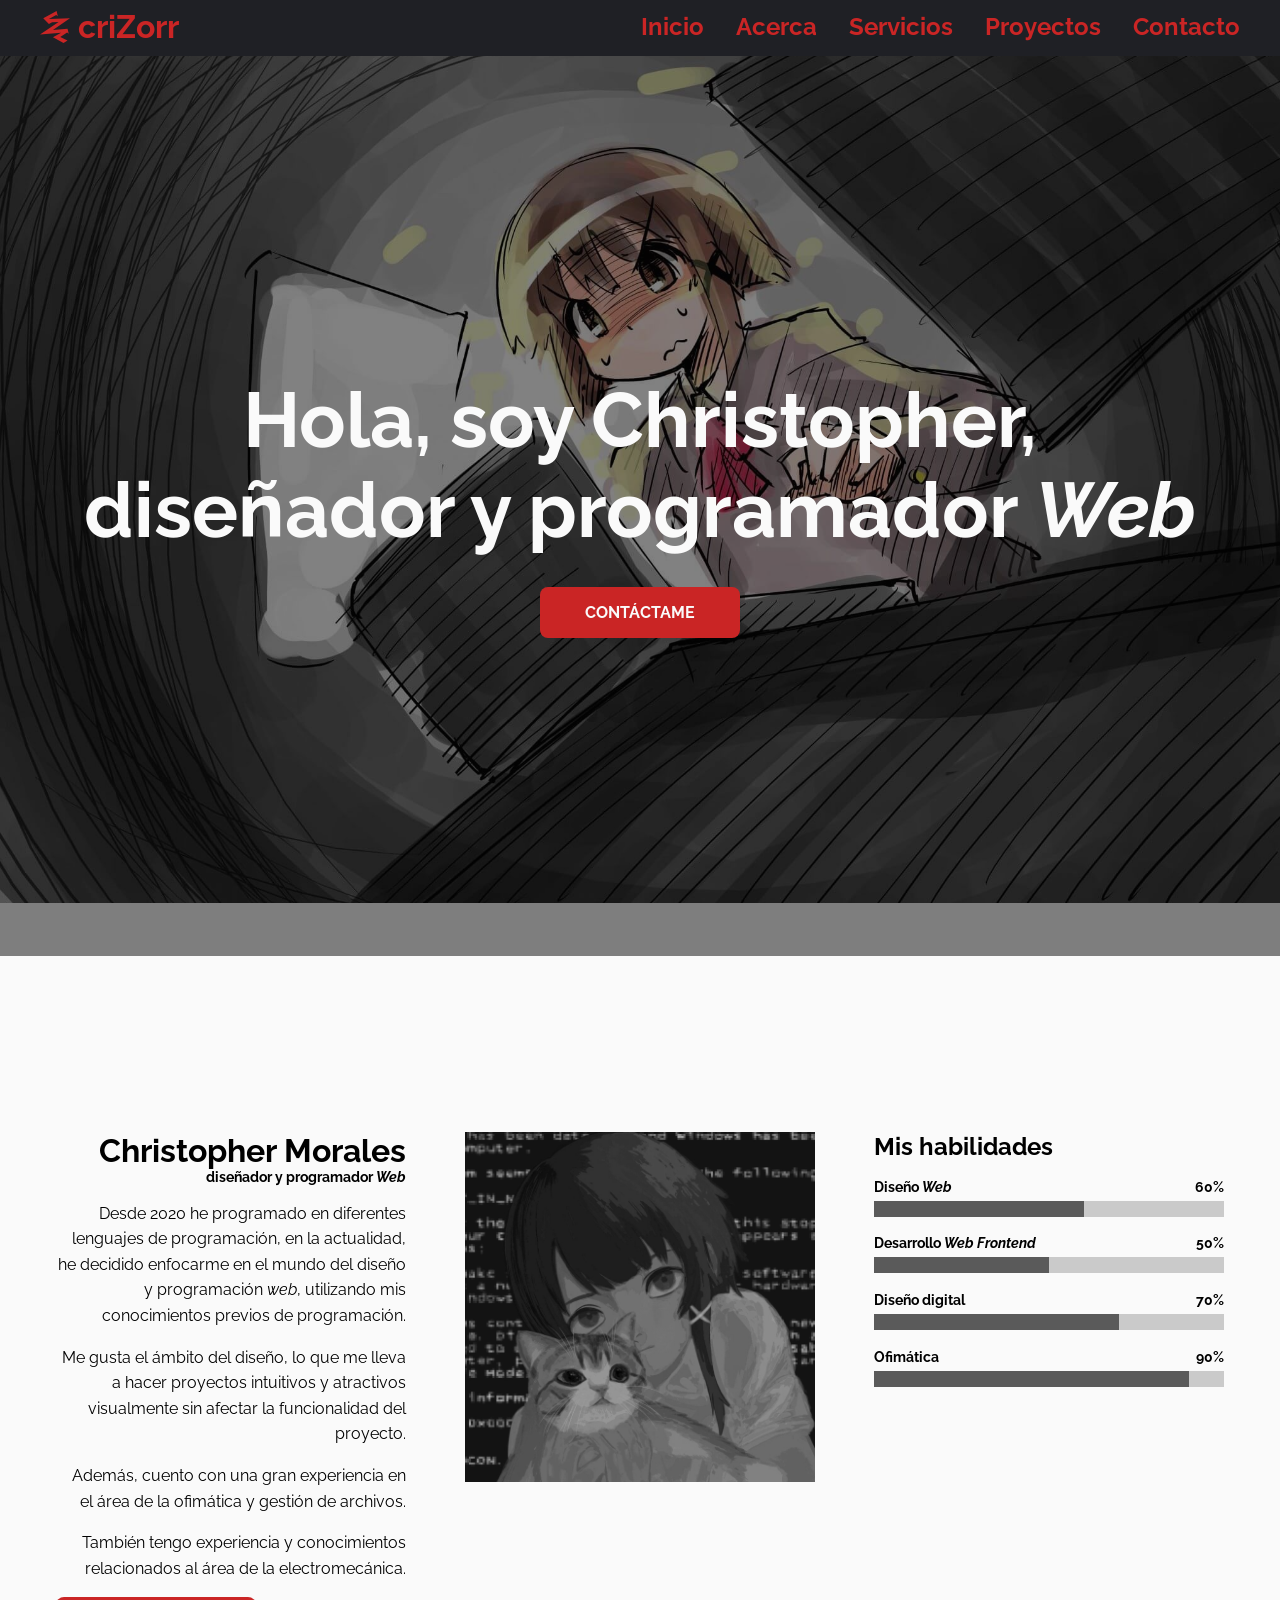
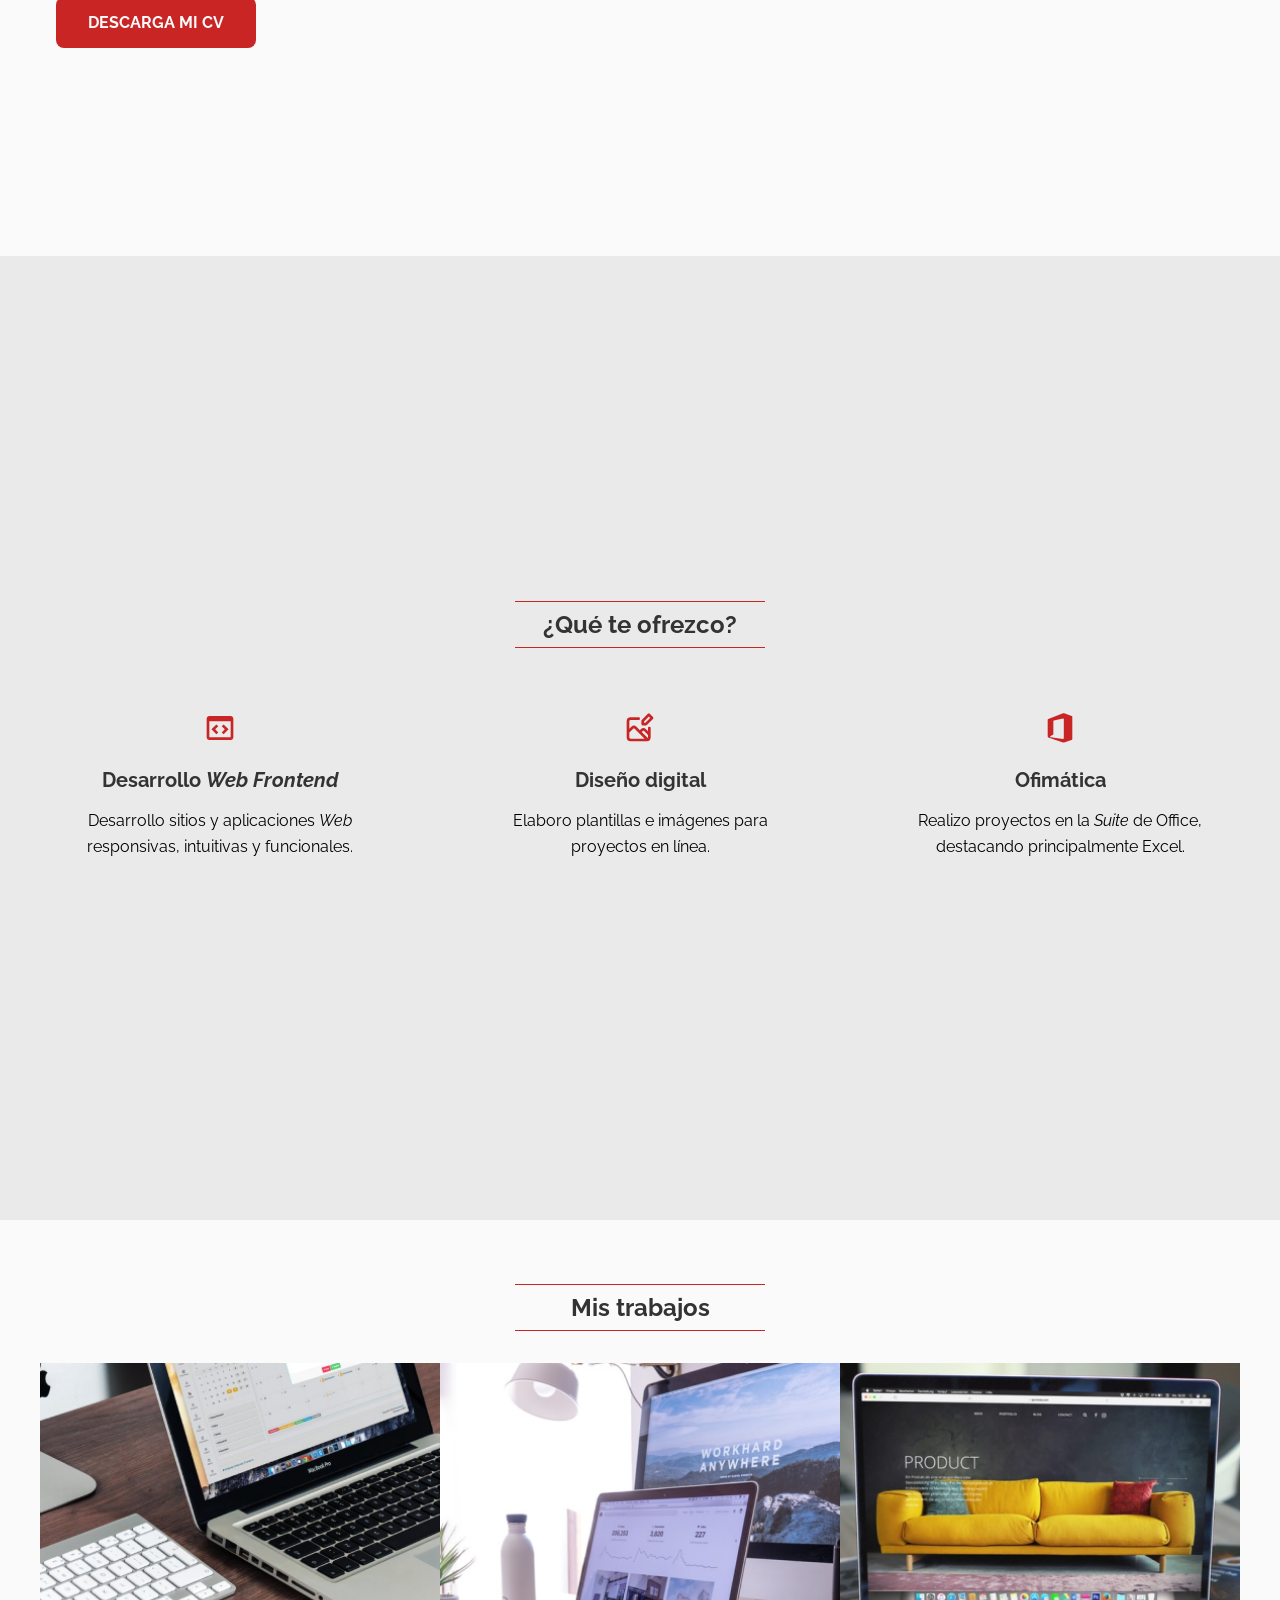
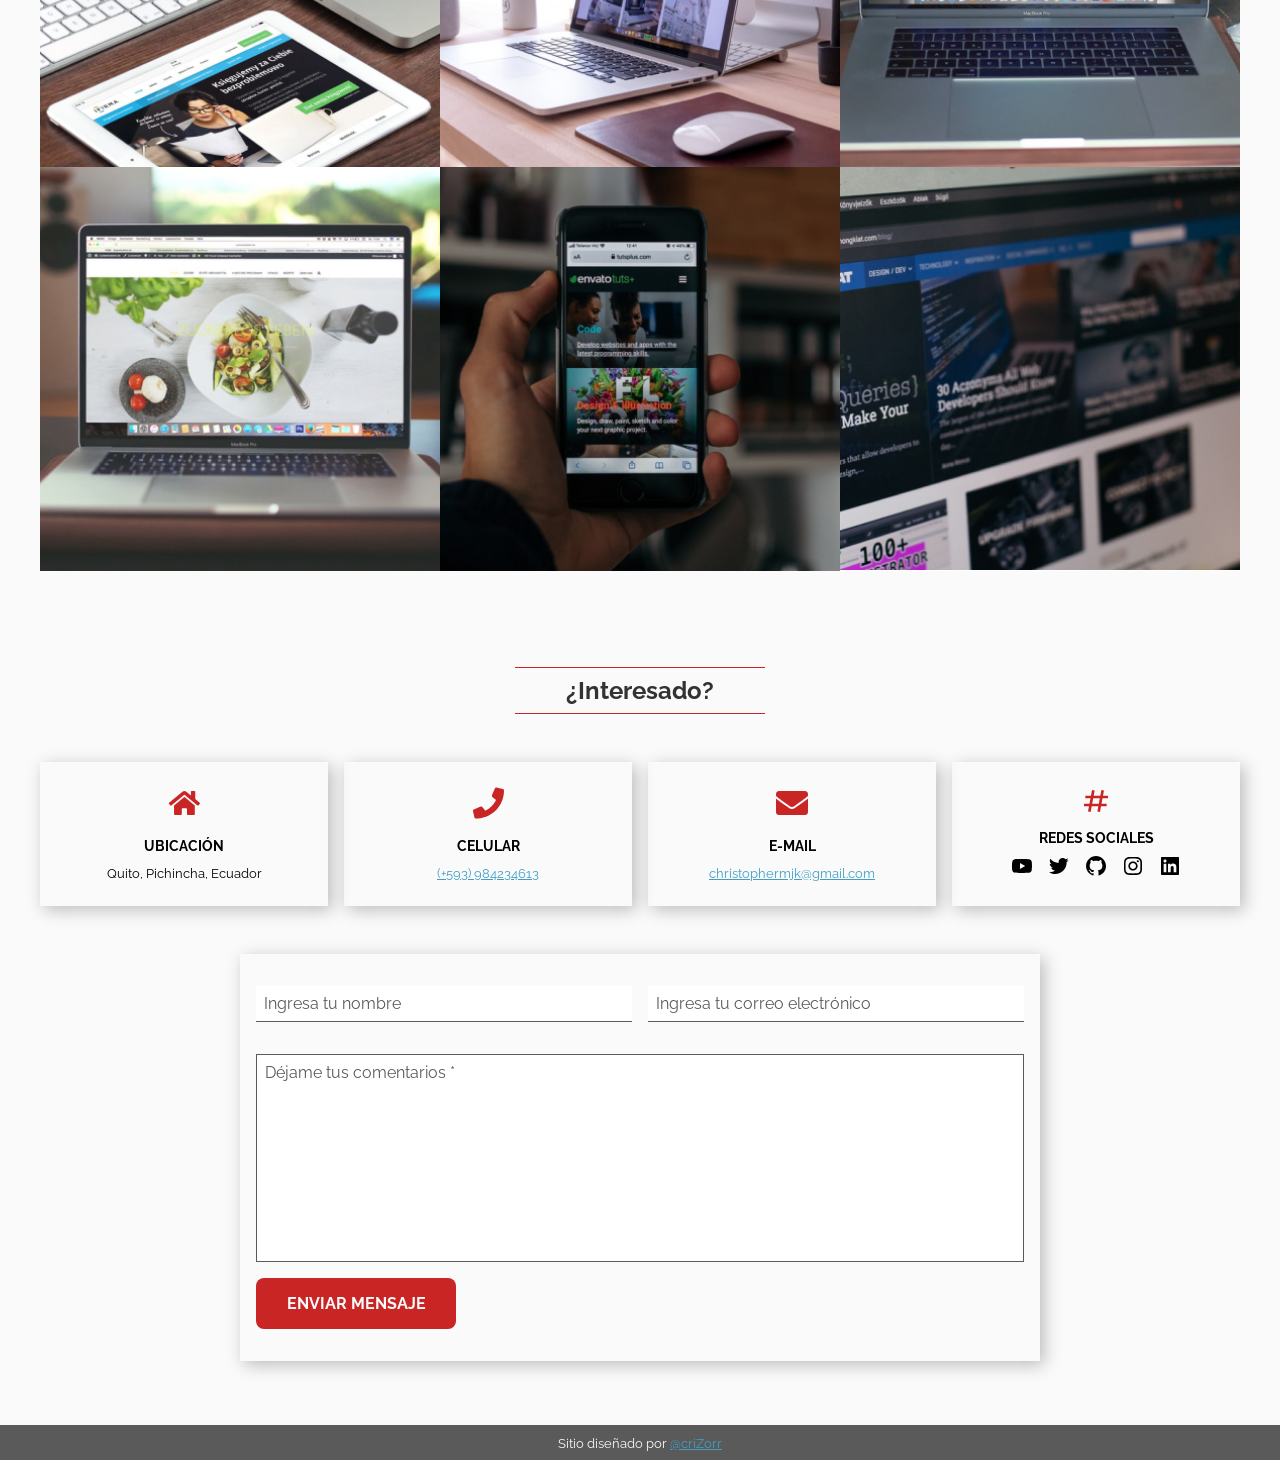
==== commit 19db299e: "Adición de contenido al área de 'Servicios'" ====
--- a/index.html
+++ b/index.html
@@ -102,7 +102,7 @@
           <a href="#inicio">Inicio</a>
           <a href="#acerca">Acerca</a>
           <a href="#servicios">Servicios</a>
-          <a href="#portafolio">Portafolio</a>
+          <a href="#portafolio">Proyectos</a>
           <a href="#contacto">Contacto</a>
         </nav>
       </section>
@@ -176,7 +176,7 @@
         </div>
         <div class="progress">
           <p>
-            <b>Desarrollo <i>Web</i> Frontend</b>
+            <b>Desarrollo <i>Web Frontend</i></b>
             <b>50%</b>
           </p>
           <progress value="50" min="0" max="100"></progress>
@@ -214,93 +214,51 @@
               d="M9.293 9.293L5.586 13 9.293 16.707 10.707 15.293 8.414 13 10.707 10.707zM14.707 9.293L13.293 10.707 15.586 13 13.293 15.293 14.707 16.707 18.414 13z"
             />
           </svg>
-          <h3>Programación <i>Web</i></h3>
-          <p>Lorem ipsum dolor sit, amet consectetur adipisicing elit.</p>
+          <h3>Desarrollo <i>Web Frontend</i></h3>
+          <p>
+            Desarrollo sitios y aplicaciones <i>Web</i> responsivas, intuitivas
+            y funcionales.
+          </p>
         </article>
         <article class="service-card">
           <svg
-            xmlns="http://www.w3.org/2000/svg"
-            width="24"
-            height="24"
-            viewBox="0 0 24 24"
-          >
-            <path
-              d="M20,3H4C2.897,3,2,3.897,2,5v14c0,1.103,0.897,2,2,2h16c1.103,0,2-0.897,2-2V5C22,3.897,21.103,3,20,3z M4,19V7h16 l0.002,12H4z"
-            />
-            <path
-              d="M9.293 9.293L5.586 13 9.293 16.707 10.707 15.293 8.414 13 10.707 10.707zM14.707 9.293L13.293 10.707 15.586 13 13.293 15.293 14.707 16.707 18.414 13z"
-            />
-          </svg>
-          <h3>Programación <i>Web</i></h3>
-          <p>Lorem ipsum dolor sit, amet consectetur adipisicing elit.</p>
+            width="24"
+            height="24"
+            viewBox="0 0 24 24"
+            id="Layer_1"
+            data-name="Layer 1"
+            xmlns="http://www.w3.org/2000/svg"
+          >
+            <path
+              d="M21.73682,3.751,19.31689,1.33105a.99964.99964,0,0,0-1.41406,0L13.32275,5.91113a1.00013,1.00013,0,0,0-.293.707V9.03809a1.00005,1.00005,0,0,0,1,1H16.4502a1.00014,1.00014,0,0,0,.707-.293L21.73682,5.165A.99964.99964,0,0,0,21.73682,3.751ZM16.03613,8.03809H15.02979V7.03223l3.58007-3.58008L19.61572,4.458ZM19,11a1,1,0,0,0-1,1v2.3916l-1.48047-1.48047a2.78039,2.78039,0,0,0-3.92822,0l-.698.698L9.40723,11.123a2.777,2.777,0,0,0-3.92432,0L4,12.606V7A1.0013,1.0013,0,0,1,5,6h6a1,1,0,0,0,0-2H5A3.00328,3.00328,0,0,0,2,7V19a3.00328,3.00328,0,0,0,3,3H17a3.00328,3.00328,0,0,0,3-3V12A1,1,0,0,0,19,11ZM5,20a1.0013,1.0013,0,0,1-1-1V15.43408l2.897-2.897a.79926.79926,0,0,1,1.09619,0l3.168,3.16711c.00849.00916.0116.02179.02045.03064L15.44714,20Zm13-1a.97137.97137,0,0,1-.17877.53705l-4.51386-4.51386.698-.698a.77979.77979,0,0,1,1.1001,0L18,17.21973Z"
+            />
+          </svg>
+          <h3>Diseño digital</h3>
+          <p>Elaboro plantillas e imágenes para proyectos en línea.</p>
         </article>
         <article class="service-card">
           <svg
             xmlns="http://www.w3.org/2000/svg"
-            width="24"
-            height="24"
-            viewBox="0 0 24 24"
-          >
-            <path
-              d="M20,3H4C2.897,3,2,3.897,2,5v14c0,1.103,0.897,2,2,2h16c1.103,0,2-0.897,2-2V5C22,3.897,21.103,3,20,3z M4,19V7h16 l0.002,12H4z"
-            />
-            <path
-              d="M9.293 9.293L5.586 13 9.293 16.707 10.707 15.293 8.414 13 10.707 10.707zM14.707 9.293L13.293 10.707 15.586 13 13.293 15.293 14.707 16.707 18.414 13z"
-            />
-          </svg>
-          <h3>Programación <i>Web</i></h3>
-          <p>Lorem ipsum dolor sit, amet consectetur adipisicing elit.</p>
-        </article>
-        <article class="service-card">
-          <svg
-            xmlns="http://www.w3.org/2000/svg"
-            width="24"
-            height="24"
-            viewBox="0 0 24 24"
-          >
-            <path
-              d="M20,3H4C2.897,3,2,3.897,2,5v14c0,1.103,0.897,2,2,2h16c1.103,0,2-0.897,2-2V5C22,3.897,21.103,3,20,3z M4,19V7h16 l0.002,12H4z"
-            />
-            <path
-              d="M9.293 9.293L5.586 13 9.293 16.707 10.707 15.293 8.414 13 10.707 10.707zM14.707 9.293L13.293 10.707 15.586 13 13.293 15.293 14.707 16.707 18.414 13z"
-            />
-          </svg>
-          <h3>Programación <i>Web</i></h3>
-          <p>Lorem ipsum dolor sit, amet consectetur adipisicing elit.</p>
-        </article>
-        <article class="service-card">
-          <svg
-            xmlns="http://www.w3.org/2000/svg"
-            width="24"
-            height="24"
-            viewBox="0 0 24 24"
-          >
-            <path
-              d="M20,3H4C2.897,3,2,3.897,2,5v14c0,1.103,0.897,2,2,2h16c1.103,0,2-0.897,2-2V5C22,3.897,21.103,3,20,3z M4,19V7h16 l0.002,12H4z"
-            />
-            <path
-              d="M9.293 9.293L5.586 13 9.293 16.707 10.707 15.293 8.414 13 10.707 10.707zM14.707 9.293L13.293 10.707 15.586 13 13.293 15.293 14.707 16.707 18.414 13z"
-            />
-          </svg>
-          <h3>Programación <i>Web</i></h3>
-          <p>Lorem ipsum dolor sit, amet consectetur adipisicing elit.</p>
-        </article>
-        <article class="service-card">
-          <svg
-            xmlns="http://www.w3.org/2000/svg"
-            width="24"
-            height="24"
-            viewBox="0 0 24 24"
-          >
-            <path
-              d="M20,3H4C2.897,3,2,3.897,2,5v14c0,1.103,0.897,2,2,2h16c1.103,0,2-0.897,2-2V5C22,3.897,21.103,3,20,3z M4,19V7h16 l0.002,12H4z"
-            />
-            <path
-              d="M9.293 9.293L5.586 13 9.293 16.707 10.707 15.293 8.414 13 10.707 10.707zM14.707 9.293L13.293 10.707 15.586 13 13.293 15.293 14.707 16.707 18.414 13z"
-            />
-          </svg>
-          <h3>Programación <i>Web</i></h3>
-          <p>Lorem ipsum dolor sit, amet consectetur adipisicing elit.</p>
+            width="52"
+            height="52"
+            viewBox="0 0 52 52"
+            enable-background="new 0 0 52 52"
+            xml:space="preserve"
+          >
+            <path d="M6,40.6L6,40.6L6,40.6z" />
+            <g>
+              <line x1="6.1" y1="41" x2="6.1" y2="41" />
+              <path d="M6.1,41" />
+              <path
+                d="M30.8,49.5c0.6,0.2,1.3,0.2,1.9,0l11.9-3.9c0.8-0.3,1.4-1,1.4-1.9v-36c0-0.6-0.4-1.2-1-1.4L32.9,2.2
+		              c-0.7-0.2-1.4-0.2-2,0L7,11.4c-0.6,0.2-1,0.8-1,1.4v27.1c0,0.6,0.4,1.2,1,1.4L30.8,49.5z M32,42.8c0,0.6-0.5,1.1-1,1l-20-2.7
+		              c-0.5-0.1-0.9-0.5-0.9-1v-0.4c0-0.4,0.2-0.7,0.7-0.9l3.8-1.8c0.4-0.2,0.6-0.5,0.6-0.9V14.8c0-0.5,0.3-0.9,0.8-1l15-3.4
+		              c0.6-0.1,1.2,0.3,1.2,1V42.8z"
+              />
+            </g>
+          </svg>
+          <h3>Ofimática</i></h3>
+          <p>Realizo proyectos en la <i>Suite</i> de Office, destacando principalmente Excel.</p>
         </article>
       </div>
     </section>
--- a/style.css
+++ b/style.css
@@ -466,6 +466,10 @@
   margin-bottom: 2rem;
 }
 
+.about .btn {
+  transition: all 0.5s ease-out;
+}
+
 .about .btn:hover {
   background-color: var(--second-color);
   color: var(--first-color);
@@ -633,6 +637,8 @@
 .service-card svg {
   fill: var(--first-color);
   margin-bottom: 1.25rem;
+  width: 2rem;
+  height: 2rem;
 }
 
 .service-card h3 {
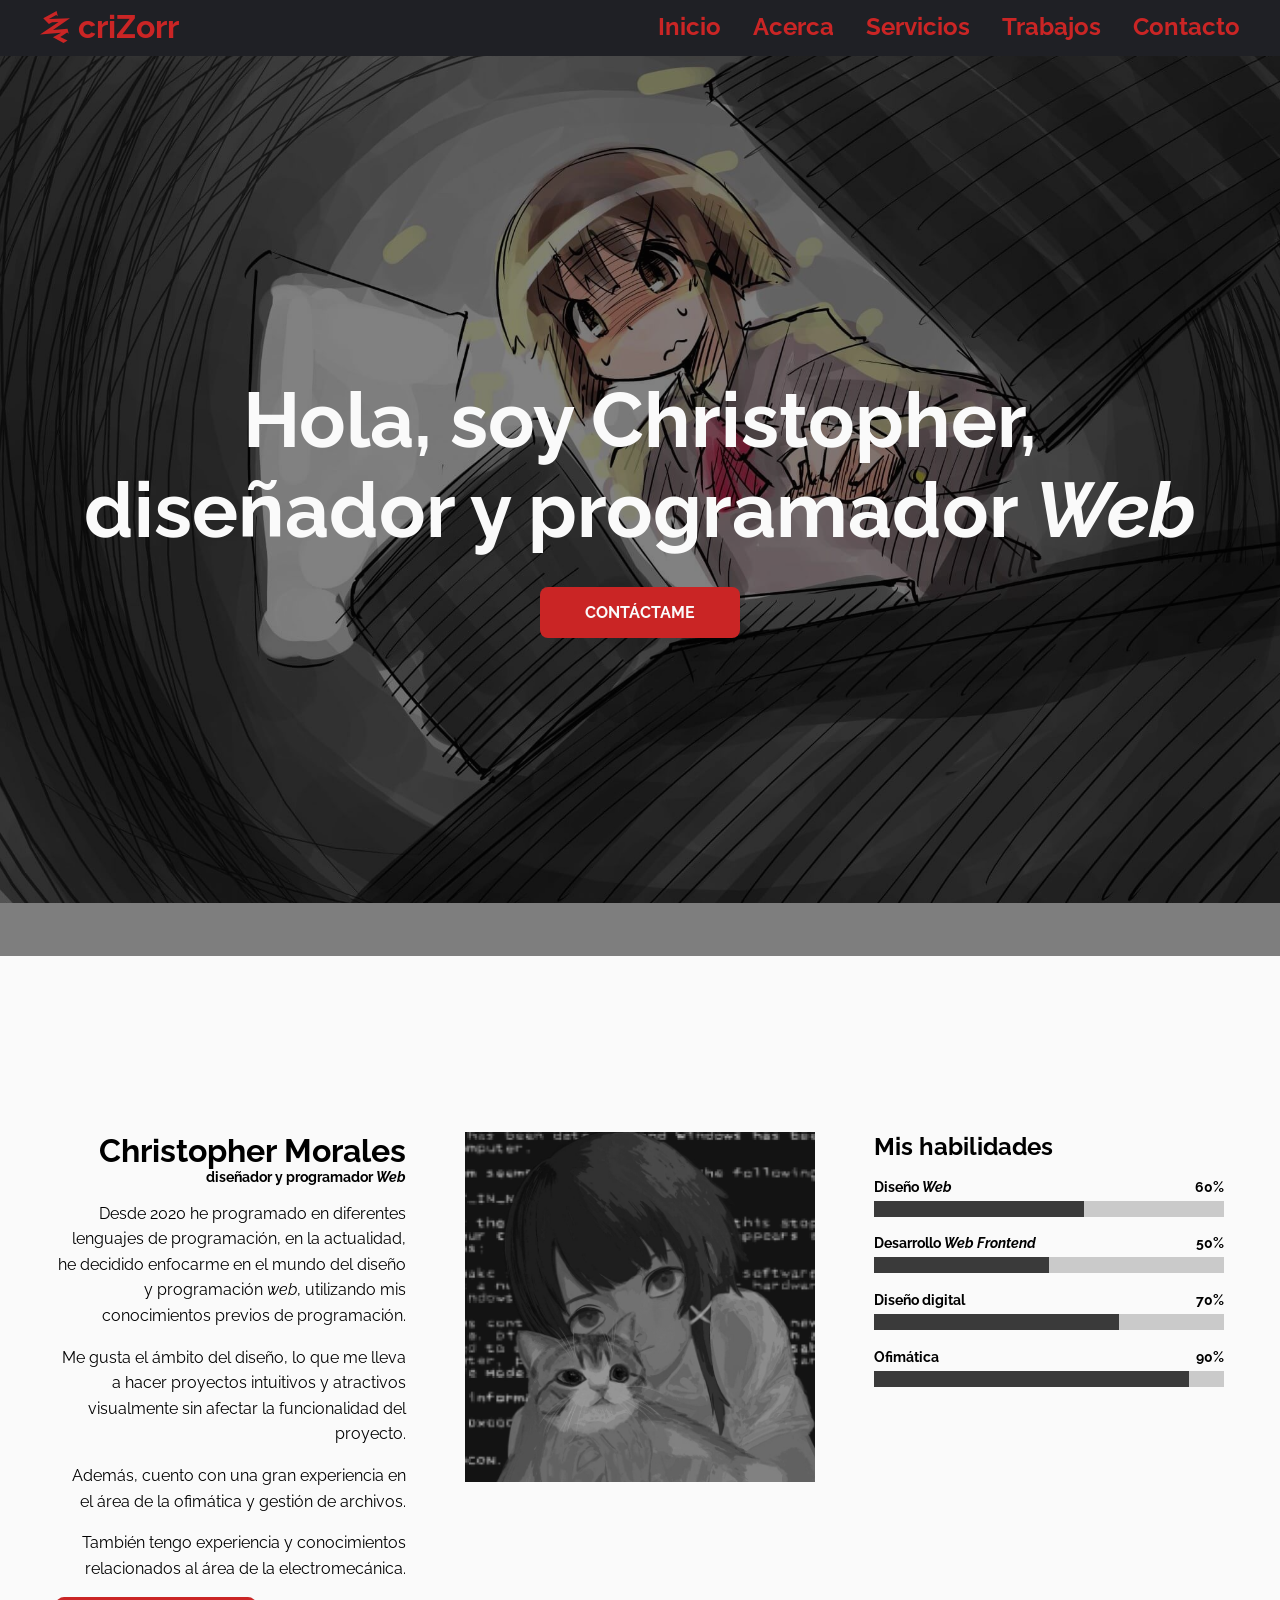
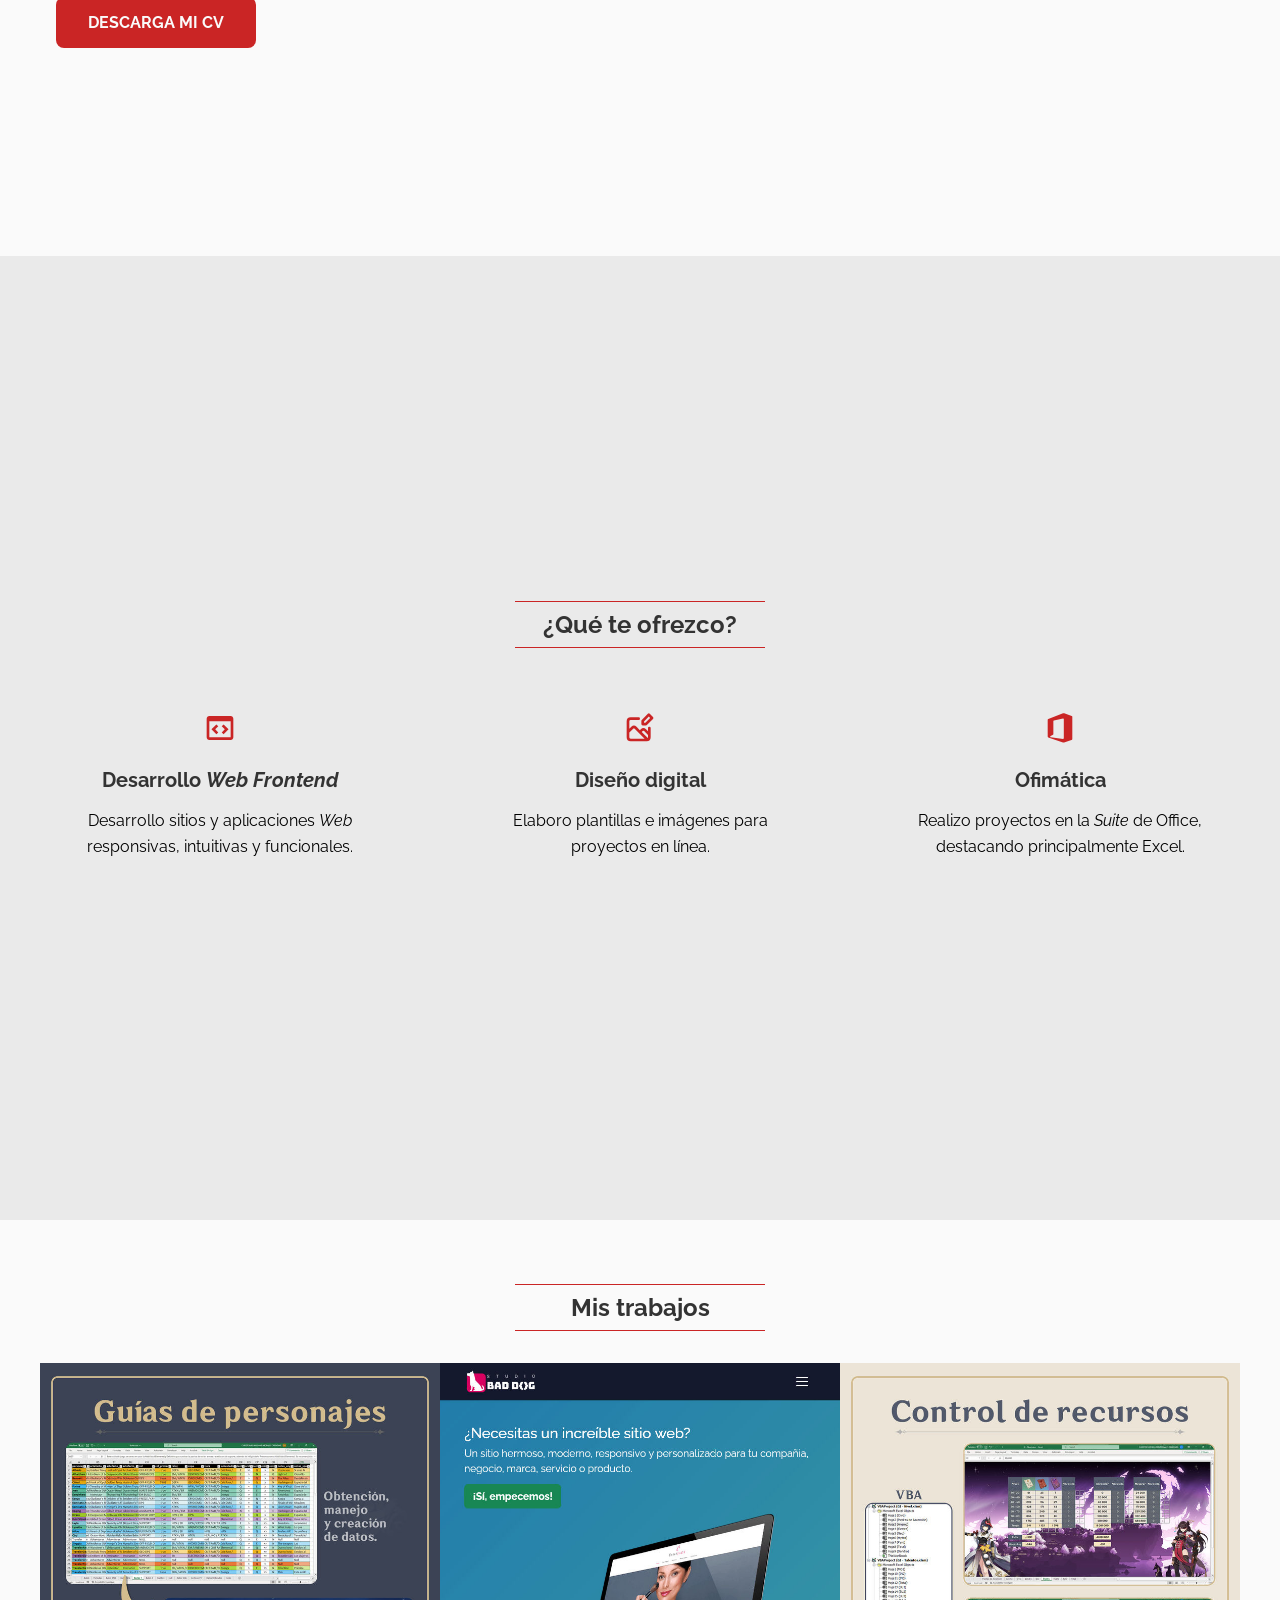
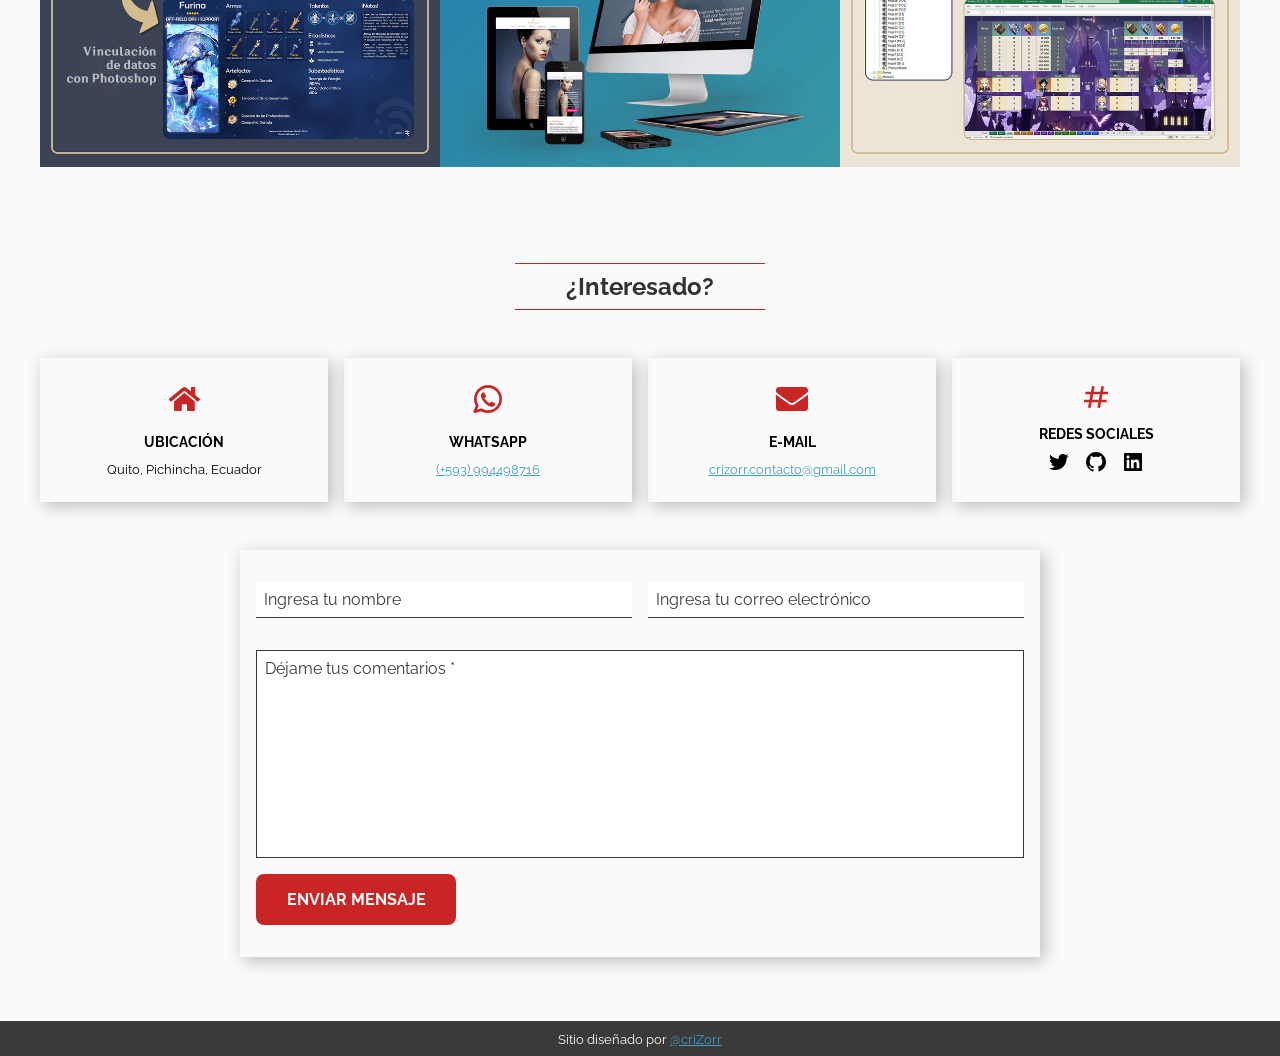
==== commit a47253b5: "Agregando contenido y eliminando assets inutilizados" ====
--- a/index.html
+++ b/index.html
@@ -49,8 +49,8 @@
     />
   </head>
 
-  <body>
-    <header class="header">
+  <body class="dark-mode-text dark-mode-bg-black">
+    <header class="header dark-mode-bg-gray">
       <section class="container">
         <div class="logo">
           <svg
@@ -75,9 +75,9 @@
               />
             </g>
           </svg>
-          <a href="index.html">criZorr</a>
+          <a class="dark-mode-text" href="index.html">criZorr</a>
         </div>
-        <button class="menu-btn">
+        <button class="menu-btn dark-mode-bg-gray">
           <svg
             xmlns="http://www.w3.org/2000/svg"
             width="24"
@@ -98,12 +98,12 @@
             />
           </svg>
         </button>
-        <nav class="menu">
-          <a href="#inicio">Inicio</a>
-          <a href="#acerca">Acerca</a>
-          <a href="#servicios">Servicios</a>
-          <a href="#portafolio">Proyectos</a>
-          <a href="#contacto">Contacto</a>
+        <nav class="menu dark-mode-bg-gray">
+          <a class="dark-mode-text" href="#inicio">Inicio</a>
+          <a class="dark-mode-text" href="#acerca">Acerca</a>
+          <a class="dark-mode-text" href="#servicios">Servicios</a>
+          <a class="dark-mode-text" href="#portafolio">Trabajos</a>
+          <a class="dark-mode-text" href="#contacto">Contacto</a>
         </nav>
       </section>
     </header>
@@ -172,34 +172,57 @@
             <b>Diseño <i>Web</i></b>
             <b>60%</b>
           </p>
-          <progress value="60" min="0" max="100"></progress>
+          <progress
+            class="dark-mode-bg-gray-light"
+            value="60"
+            min="0"
+            max="100"
+          ></progress>
         </div>
         <div class="progress">
           <p>
             <b>Desarrollo <i>Web Frontend</i></b>
             <b>50%</b>
           </p>
-          <progress value="50" min="0" max="100"></progress>
+          <progress
+            class="dark-mode-bg-gray-light"
+            value="50"
+            min="0"
+            max="100"
+          ></progress>
         </div>
         <div class="progress">
           <p>
             <b>Diseño digital</b>
             <b>70%</b>
           </p>
-          <progress value="70" min="0" max="100"></progress>
+          <progress
+            class="dark-mode-bg-gray-light"
+            value="70"
+            min="0"
+            max="100"
+          ></progress>
         </div>
         <div class="progress">
           <p>
             <b>Ofimática</b>
             <b>90%</b>
           </p>
-          <progress value="90" min="0" max="100"></progress>
+          <progress
+            class="dark-mode-bg-gray-light"
+            value="90"
+            min="0"
+            max="100"
+          ></progress>
         </div>
       </article>
     </section>
-    <section id="servicios" class="services section bg-gray-light">
+    <section
+      id="servicios"
+      class="services section bg-gray-light dark-mode-bg-gray"
+    >
       <div class="container full-lg-screen">
-        <h2 class="section-title">¿Qué te ofrezco?</h2>
+        <h2 class="section-title dark-mode-text">¿Qué te ofrezco?</h2>
         <article class="service-card">
           <svg
             xmlns="http://www.w3.org/2000/svg"
@@ -214,7 +237,7 @@
               d="M9.293 9.293L5.586 13 9.293 16.707 10.707 15.293 8.414 13 10.707 10.707zM14.707 9.293L13.293 10.707 15.586 13 13.293 15.293 14.707 16.707 18.414 13z"
             />
           </svg>
-          <h3>Desarrollo <i>Web Frontend</i></h3>
+          <h3 class="dark-mode-text">Desarrollo <i>Web Frontend</i></h3>
           <p>
             Desarrollo sitios y aplicaciones <i>Web</i> responsivas, intuitivas
             y funcionales.
@@ -233,7 +256,7 @@
               d="M21.73682,3.751,19.31689,1.33105a.99964.99964,0,0,0-1.41406,0L13.32275,5.91113a1.00013,1.00013,0,0,0-.293.707V9.03809a1.00005,1.00005,0,0,0,1,1H16.4502a1.00014,1.00014,0,0,0,.707-.293L21.73682,5.165A.99964.99964,0,0,0,21.73682,3.751ZM16.03613,8.03809H15.02979V7.03223l3.58007-3.58008L19.61572,4.458ZM19,11a1,1,0,0,0-1,1v2.3916l-1.48047-1.48047a2.78039,2.78039,0,0,0-3.92822,0l-.698.698L9.40723,11.123a2.777,2.777,0,0,0-3.92432,0L4,12.606V7A1.0013,1.0013,0,0,1,5,6h6a1,1,0,0,0,0-2H5A3.00328,3.00328,0,0,0,2,7V19a3.00328,3.00328,0,0,0,3,3H17a3.00328,3.00328,0,0,0,3-3V12A1,1,0,0,0,19,11ZM5,20a1.0013,1.0013,0,0,1-1-1V15.43408l2.897-2.897a.79926.79926,0,0,1,1.09619,0l3.168,3.16711c.00849.00916.0116.02179.02045.03064L15.44714,20Zm13-1a.97137.97137,0,0,1-.17877.53705l-4.51386-4.51386.698-.698a.77979.77979,0,0,1,1.1001,0L18,17.21973Z"
             />
           </svg>
-          <h3>Diseño digital</h3>
+          <h3 class="dark-mode-text">Diseño digital</h3>
           <p>Elaboro plantillas e imágenes para proyectos en línea.</p>
         </article>
         <article class="service-card">
@@ -257,24 +280,28 @@
               />
             </g>
           </svg>
-          <h3>Ofimática</i></h3>
-          <p>Realizo proyectos en la <i>Suite</i> de Office, destacando principalmente Excel.</p>
+          <h3 class="dark-mode-text">Ofimática</h3>
+          <p>
+            Realizo proyectos en la <i>Suite</i> de Office, destacando
+            principalmente Excel.
+          </p>
         </article>
       </div>
     </section>
     <section id="portafolio" class="portfolio section">
       <div class="container">
-        <h2 class="section-title">Mis trabajos</h2>
+        <h2 class="section-title dark-mode-text">Mis trabajos</h2>
         <a href="#trabajo-1" class="portfolio-card">
           <img src="assets/portfolio-1.jpg" alt="Trabajo 1" />
           <aside class="portfolio-card-info">
             <div>
-              <h3>Proyecto 1</h3>
+              <h3>Guías de personajes</h3>
               <p>
-                Lorem ipsum dolor sit amet consectetur adipisicing elit. Sint
-                fuga inventore atque placeat laudantium dolorem quod omnis
-                assumenda, tempore fugiat consequatur saepe reprehenderit
-                consequuntur impedit pariatur. Enim fugiat amet libero.
+                Elaboré una hoja de cálculo en Excel para obtener, manejar,
+                crear y generar datos acerca de los personajes del videojuego
+                <i>Genshin Impact</i>. Como paso final, vinculé los datos
+                generados a Photoshop para crear de manera automatizada tarjetas
+                informativas de cada personaje.
               </p>
             </div>
           </aside>
@@ -283,12 +310,10 @@
           <img src="assets/portfolio-2.jpg" alt="Trabajo 2" />
           <aside class="portfolio-card-info">
             <div>
-              <h3>Proyecto 2</h3>
+              <h3>Studio BAD DOG</h3>
               <p>
-                Lorem ipsum dolor sit amet consectetur adipisicing elit. Sint
-                fuga inventore atque placeat laudantium dolorem quod omnis
-                assumenda, tempore fugiat consequatur saepe reprehenderit
-                consequuntur impedit pariatur. Enim fugiat amet libero.
+                Realicé esta página de práctica completamente responsiva y
+                funcional con el <i>framework</i> Bootstrap.
               </p>
             </div>
           </aside>
@@ -297,54 +322,12 @@
           <img src="assets/portfolio-3.jpg" alt="Trabajo 3" />
           <aside class="portfolio-card-info">
             <div>
-              <h3>Proyecto 3</h3>
+              <h3>Control de recursos</h3>
               <p>
-                Lorem ipsum dolor sit amet consectetur adipisicing elit. Sint
-                fuga inventore atque placeat laudantium dolorem quod omnis
-                assumenda, tempore fugiat consequatur saepe reprehenderit
-                consequuntur impedit pariatur. Enim fugiat amet libero.
-              </p>
-            </div>
-          </aside>
-        </a>
-        <a href="#trabajo-4" class="portfolio-card">
-          <img src="assets/portfolio-4.jpg" alt="Trabajo 4" />
-          <aside class="portfolio-card-info">
-            <div>
-              <h3>Proyecto 4</h3>
-              <p>
-                Lorem ipsum dolor sit amet consectetur adipisicing elit. Sint
-                fuga inventore atque placeat laudantium dolorem quod omnis
-                assumenda, tempore fugiat consequatur saepe reprehenderit
-                consequuntur impedit pariatur. Enim fugiat amet libero.
-              </p>
-            </div>
-          </aside>
-        </a>
-        <a href="#trabajo-5" class="portfolio-card">
-          <img src="assets/portfolio-5.jpg" alt="Trabajo 5" />
-          <aside class="portfolio-card-info">
-            <div>
-              <h3>Proyecto 5</h3>
-              <p>
-                Lorem ipsum dolor sit amet consectetur adipisicing elit. Sint
-                fuga inventore atque placeat laudantium dolorem quod omnis
-                assumenda, tempore fugiat consequatur saepe reprehenderit
-                consequuntur impedit pariatur. Enim fugiat amet libero.
-              </p>
-            </div>
-          </aside>
-        </a>
-        <a href="#trabajo-6" class="portfolio-card">
-          <img src="assets/portfolio-6.jpg" alt="Trabajo 6" />
-          <aside class="portfolio-card-info">
-            <div>
-              <h3>Proyecto 6</h3>
-              <p>
-                Lorem ipsum dolor sit amet consectetur adipisicing elit. Sint
-                fuga inventore atque placeat laudantium dolorem quod omnis
-                assumenda, tempore fugiat consequatur saepe reprehenderit
-                consequuntur impedit pariatur. Enim fugiat amet libero.
+                Elaboré una hoja de cálculo en Excel para administrar,
+                contabilizar y observar los recursos dentro del juego
+                <i>Genshin Impact</i>. Añadí interactividad con botones,
+                funciones y programación VBA.
               </p>
             </div>
           </aside>
@@ -365,27 +348,33 @@
             />
           </svg>
         </a>
-        <article class="portfolio-modal">
+        <article class="portfolio-modal dark-mode-bg-gray">
           <img src="assets/portfolio-1.jpg" alt="Trabajo 1" />
           <div class="portfolio-info">
-            <h3>PROYECTO 1</h3>
+            <h3 class="dark-mode-text">
+              Guías de personajes del <i>Genshin Impact</i>
+            </h3>
             <p>
-              Lorem ipsum dolor sit amet consectetur adipisicing elit. Ratione
-              nihil excepturi blanditiis consequatur, sequi, voluptatibus quo
-              necessitatibus facere possimus voluptates deleniti provident
-              tempora recusandae odio! Expedita, ut! Molestiae, excepturi aut?
+              Elaboré una hoja de cálculo en Excel para obtener, manejar, crear
+              y generar datos acerca de los personajes del videojuego
+              <i>Genshin Impact</i>. Como paso final, vinculé los datos
+              generados a Photoshop para crear de manera automatizada tarjetas
+              informativas de cada personaje.
             </p>
             <aside class="portfolio-details">
-              <small><b>CLIENTE:</b></small>
-              <small>Nombre del Cliente</small>
+              <small><b>AUTOR:</b></small>
+              <small>criZorr</small>
               <small><b>FECHA:</b></small>
-              <small>4 de abr. de 2024</small>
+              <small>13 de sep. de 2022 - actualidad</small>
               <small><b>TIPO:</b></small>
-              <small>Tipo de proyecto</small>
+              <small>Manejo de datos y diseño digital</small>
               <small><b>ENLACE:</b></small>
               <small
-                ><a href="https://crizorr.com" target="_blank" rel="noopener"
-                  >https://crizorr.com</a
+                ><a
+                  href="https://www.hoyolab.com/accountCenter/postList?id=8163057"
+                  target="_blank"
+                  rel="noopener"
+                  >https://hoyolab.com/criZorr</a
                 ></small
               >
             </aside>
@@ -407,27 +396,30 @@
             />
           </svg>
         </a>
-        <article class="portfolio-modal">
+        <article class="portfolio-modal dark-mode-bg-gray">
           <img src="assets/portfolio-2.jpg" alt="Trabajo 2" />
           <div class="portfolio-info">
-            <h3>PROYECTO 2</h3>
+            <h3 class="dark-mode-text">Studio BAD DOG</h3>
             <p>
-              Lorem ipsum dolor sit amet consectetur adipisicing elit. Ratione
-              nihil excepturi blanditiis consequatur, sequi, voluptatibus quo
-              necessitatibus facere possimus voluptates deleniti provident
-              tempora recusandae odio! Expedita, ut! Molestiae, excepturi aut?
+              Página de práctica maquetada con el <i>framework</i> Bootstrap 5.
+              Es un página responsiva y funcional, sin necesidad de código
+              JavaScript propio, el formulario utiliza la <i>API</i> de
+              FormSubmit a través de HTML y los estilos se modificaron con CSS.
             </p>
             <aside class="portfolio-details">
               <small><b>CLIENTE:</b></small>
-              <small>Nombre del Cliente</small>
+              <small>Studio BAD DOG</small>
               <small><b>FECHA:</b></small>
               <small>4 de abr. de 2024</small>
               <small><b>TIPO:</b></small>
-              <small>Tipo de proyecto</small>
+              <small>Página web de negocio</small>
               <small><b>ENLACE:</b></small>
               <small
-                ><a href="https://crizorr.com" target="_blank" rel="noopener"
-                  >https://crizorr.com</a
+                ><a
+                  href="https://crizorr.github.io/Studio-Bad-Dog/sitios.html"
+                  target="_blank"
+                  rel="noopener"
+                  >https://crizorr.studiobaddog.com</a
                 ></small
               >
             </aside>
@@ -449,163 +441,32 @@
             />
           </svg>
         </a>
-        <article class="portfolio-modal">
+        <article class="portfolio-modal dark-mode-bg-gray">
           <img src="assets/portfolio-3.jpg" alt="Trabajo 3" />
           <div class="portfolio-info">
-            <h3>PROYECTO 3</h3>
+            <h3 class="dark-mode-text">Control de recursos</h3>
             <p>
-              Lorem ipsum dolor sit amet consectetur adipisicing elit. Ratione
-              nihil excepturi blanditiis consequatur, sequi, voluptatibus quo
-              necessitatibus facere possimus voluptates deleniti provident
-              tempora recusandae odio! Expedita, ut! Molestiae, excepturi aut?
+              Elaboré una hoja de cálculo en Excel para administrar,
+              contabilizar y observar los recursos dentro del juego
+              <i>Genshin Impact</i>. Añadí interactividad con botones, funciones
+              y programación VBA.
             </p>
             <aside class="portfolio-details">
-              <small><b>CLIENTE:</b></small>
-              <small>Nombre del Cliente</small>
+              <small><b>AUTOR:</b></small>
+              <small>criZorr</small>
               <small><b>FECHA:</b></small>
-              <small>4 de abr. de 2024</small>
+              <small>21 de feb. de 2023</small>
               <small><b>TIPO:</b></small>
-              <small>Tipo de proyecto</small>
-              <small><b>ENLACE:</b></small>
-              <small
-                ><a href="https://crizorr.com" target="_blank" rel="noopener"
-                  >https://crizorr.com</a
-                ></small
-              >
+              <small>Manejo de datos y diseño de interfaz</small>
             </aside>
           </div>
         </article>
       </div>
     </article>
-    <article class="modal" id="trabajo-4">
-      <div class="modal-content">
-        <a href="#cerrar" class="modal-close">
-          <svg
-            xmlns="http://www.w3.org/2000/svg"
-            width="24"
-            height="24"
-            viewBox="0 0 24 24"
-          >
-            <path
-              d="M12,2C6.486,2,2,6.486,2,12s4.486,10,10,10s10-4.486,10-10S17.514,2,12,2z M16.207,14.793l-1.414,1.414L12,13.414 l-2.793,2.793l-1.414-1.414L10.586,12L7.793,9.207l1.414-1.414L12,10.586l2.793-2.793l1.414,1.414L13.414,12L16.207,14.793z"
-            />
-          </svg>
-        </a>
-        <article class="portfolio-modal">
-          <img src="assets/portfolio-4.jpg" alt="Trabajo 4" />
-          <div class="portfolio-info">
-            <h3>PROYECTO 4</h3>
-            <p>
-              Lorem ipsum dolor sit amet consectetur adipisicing elit. Ratione
-              nihil excepturi blanditiis consequatur, sequi, voluptatibus quo
-              necessitatibus facere possimus voluptates deleniti provident
-              tempora recusandae odio! Expedita, ut! Molestiae, excepturi aut?
-            </p>
-            <aside class="portfolio-details">
-              <small><b>CLIENTE:</b></small>
-              <small>Nombre del Cliente</small>
-              <small><b>FECHA:</b></small>
-              <small>4 de abr. de 2024</small>
-              <small><b>TIPO:</b></small>
-              <small>Tipo de proyecto</small>
-              <small><b>ENLACE:</b></small>
-              <small
-                ><a href="https://crizorr.com" target="_blank" rel="noopener"
-                  >https://crizorr.com</a
-                ></small
-              >
-            </aside>
-          </div>
-        </article>
-      </div>
-    </article>
-    <article class="modal" id="trabajo-5">
-      <div class="modal-content">
-        <a href="#cerrar" class="modal-close">
-          <svg
-            xmlns="http://www.w3.org/2000/svg"
-            width="24"
-            height="24"
-            viewBox="0 0 24 24"
-          >
-            <path
-              d="M12,2C6.486,2,2,6.486,2,12s4.486,10,10,10s10-4.486,10-10S17.514,2,12,2z M16.207,14.793l-1.414,1.414L12,13.414 l-2.793,2.793l-1.414-1.414L10.586,12L7.793,9.207l1.414-1.414L12,10.586l2.793-2.793l1.414,1.414L13.414,12L16.207,14.793z"
-            />
-          </svg>
-        </a>
-        <article class="portfolio-modal">
-          <img src="assets/portfolio-5.jpg" alt="Trabajo 5" />
-          <div class="portfolio-info">
-            <h3>PROYECTO 5</h3>
-            <p>
-              Lorem ipsum dolor sit amet consectetur adipisicing elit. Ratione
-              nihil excepturi blanditiis consequatur, sequi, voluptatibus quo
-              necessitatibus facere possimus voluptates deleniti provident
-              tempora recusandae odio! Expedita, ut! Molestiae, excepturi aut?
-            </p>
-            <aside class="portfolio-details">
-              <small><b>CLIENTE:</b></small>
-              <small>Nombre del Cliente</small>
-              <small><b>FECHA:</b></small>
-              <small>4 de abr. de 2024</small>
-              <small><b>TIPO:</b></small>
-              <small>Tipo de proyecto</small>
-              <small><b>ENLACE:</b></small>
-              <small
-                ><a href="https://crizorr.com" target="_blank" rel="noopener"
-                  >https://crizorr.com</a
-                ></small
-              >
-            </aside>
-          </div>
-        </article>
-      </div>
-    </article>
-    <article class="modal" id="trabajo-6">
-      <div class="modal-content">
-        <a href="#cerrar" class="modal-close">
-          <svg
-            xmlns="http://www.w3.org/2000/svg"
-            width="24"
-            height="24"
-            viewBox="0 0 24 24"
-          >
-            <path
-              d="M12,2C6.486,2,2,6.486,2,12s4.486,10,10,10s10-4.486,10-10S17.514,2,12,2z M16.207,14.793l-1.414,1.414L12,13.414 l-2.793,2.793l-1.414-1.414L10.586,12L7.793,9.207l1.414-1.414L12,10.586l2.793-2.793l1.414,1.414L13.414,12L16.207,14.793z"
-            />
-          </svg>
-        </a>
-        <article class="portfolio-modal">
-          <img src="assets/portfolio-6.jpg" alt="Trabajo 6" />
-          <div class="portfolio-info">
-            <h3>PROYECTO 6</h3>
-            <p>
-              Lorem ipsum dolor sit amet consectetur adipisicing elit. Ratione
-              nihil excepturi blanditiis consequatur, sequi, voluptatibus quo
-              necessitatibus facere possimus voluptates deleniti provident
-              tempora recusandae odio! Expedita, ut! Molestiae, excepturi aut?
-            </p>
-            <aside class="portfolio-details">
-              <small><b>CLIENTE:</b></small>
-              <small>Nombre del Cliente</small>
-              <small><b>FECHA:</b></small>
-              <small>4 de abr. de 2024</small>
-              <small><b>TIPO:</b></small>
-              <small>Tipo de proyecto</small>
-              <small><b>ENLACE:</b></small>
-              <small
-                ><a href="https://crizorr.com" target="_blank" rel="noopener"
-                  >https://crizorr.com</a
-                ></small
-              >
-            </aside>
-          </div>
-        </article>
-      </div>
-    </article>
+
     <section id="contacto" class="contact section">
       <div class="container">
-        <h2 class="section-title">¿Interesado?</h2>
+        <h2 class="section-title dark-mode-text">¿Interesado?</h2>
         <article class="contact-cards">
           <aside class="contact-card box-shadow-1">
             <svg
@@ -624,18 +485,28 @@
           </aside>
           <aside class="contact-card box-shadow-1">
             <svg
-              width="33"
-              height="32"
-              viewBox="0 0 33 32"
+              width="24"
+              height="24"
+              viewBox="0 0 24 24"
               fill="none"
               xmlns="http://www.w3.org/2000/svg"
             >
               <path
-                d="M31.8125 1.5625L25.3125 0.0625C24.625 -0.125 23.875 0.25 23.5625 0.9375L20.5625 7.9375C20.3125 8.5625 20.5 9.25 21 9.6875L24.8125 12.8125C22.5625 17.5625 18.625 21.5625 13.75 23.875L10.625 20.0625C10.1875 19.5625 9.5 19.375 8.875 19.625L1.875 22.625C1.1875 22.9375 0.875 23.6875 1 24.375L2.5 30.875C2.6875 31.5625 3.25 32 4 32C20 32 33 19.0625 33 3C33 2.3125 32.5 1.75 31.8125 1.5625Z"
+                fill-rule="evenodd"
+                clip-rule="evenodd"
+                d="M3.50002 12C3.50002 7.30558 7.3056 3.5 12 3.5C16.6944 3.5 20.5 7.30558 20.5 12C20.5 16.6944 16.6944 20.5 12 20.5C10.3278 20.5 8.77127 20.0182 7.45798 19.1861C7.21357 19.0313 6.91408 18.9899 6.63684 19.0726L3.75769 19.9319L4.84173 17.3953C4.96986 17.0955 4.94379 16.7521 4.77187 16.4751C3.9657 15.176 3.50002 13.6439 3.50002 12ZM12 1.5C6.20103 1.5 1.50002 6.20101 1.50002 12C1.50002 13.8381 1.97316 15.5683 2.80465 17.0727L1.08047 21.107C0.928048 21.4637 0.99561 21.8763 1.25382 22.1657C1.51203 22.4552 1.91432 22.5692 2.28599 22.4582L6.78541 21.1155C8.32245 21.9965 10.1037 22.5 12 22.5C17.799 22.5 22.5 17.799 22.5 12C22.5 6.20101 17.799 1.5 12 1.5ZM14.2925 14.1824L12.9783 15.1081C12.3628 14.7575 11.6823 14.2681 10.9997 13.5855C10.2901 12.8759 9.76402 12.1433 9.37612 11.4713L10.2113 10.7624C10.5697 10.4582 10.6678 9.94533 10.447 9.53028L9.38284 7.53028C9.23954 7.26097 8.98116 7.0718 8.68115 7.01654C8.38113 6.96129 8.07231 7.046 7.84247 7.24659L7.52696 7.52195C6.76823 8.18414 6.3195 9.2723 6.69141 10.3741C7.07698 11.5163 7.89983 13.314 9.58552 14.9997C11.3991 16.8133 13.2413 17.5275 14.3186 17.8049C15.1866 18.0283 16.008 17.7288 16.5868 17.2572L17.1783 16.7752C17.4313 16.5691 17.5678 16.2524 17.544 15.9269C17.5201 15.6014 17.3389 15.308 17.0585 15.1409L15.3802 14.1409C15.0412 13.939 14.6152 13.9552 14.2925 14.1824Z"
+                fill=""
               />
             </svg>
-            <h5>CELULAR</h5>
-            <small><a href="tel:0984234613">(+593) 984234613</a></small>
+            <h5>WHATSAPP</h5>
+            <small
+              ><a
+                href="https://wa.me/593994498716?text=Hola,%20me%20interesa%20uno%20de%20tus%20servicios%20digitales."
+                target="_blank"
+                rel="noopener"
+                >(+593) 994498716</a
+              ></small
+            >
           </aside>
           <aside class="contact-card box-shadow-1">
             <svg
@@ -651,8 +522,8 @@
             </svg>
             <h5>E-MAIL</h5>
             <small
-              ><a href="mailto:christophermjk@gmail.com"
-                >christophermjk@gmail.com</a
+              ><a href="mailto:crizorr.contacto@gmail.com"
+                >crizorr.contacto@gmail.com</a
               ></small
             >
           </aside>
@@ -669,22 +540,6 @@
             </svg>
             <h5>REDES SOCIALES</h5>
             <small class="social-media">
-              <a
-                href="https://youtube.com/@criZorr"
-                target="_blank"
-                rel="noopener"
-              >
-                <svg
-                  xmlns="http://www.w3.org/2000/svg"
-                  width="24"
-                  height="24"
-                  viewBox="0 0 24 24"
-                >
-                  <path
-                    d="M21.593,7.203c-0.23-0.858-0.905-1.535-1.762-1.766C18.265,5.007,12,5,12,5S5.736,4.993,4.169,5.404	c-0.84,0.229-1.534,0.921-1.766,1.778c-0.413,1.566-0.417,4.814-0.417,4.814s-0.004,3.264,0.406,4.814	c0.23,0.857,0.905,1.534,1.763,1.765c1.582,0.43,7.83,0.437,7.83,0.437s6.265,0.007,7.831-0.403c0.856-0.23,1.534-0.906,1.767-1.763	C21.997,15.281,22,12.034,22,12.034S22.02,8.769,21.593,7.203z M9.996,15.005l0.005-6l5.207,3.005L9.996,15.005z"
-                  />
-                </svg>
-              </a>
               <a
                 href="https://twitter.com/criZorr"
                 target="_blank"
@@ -720,26 +575,6 @@
                 </svg>
               </a>
               <a
-                href="https://instagram.com/_crizorr_"
-                target="_blank"
-                rel="noopener"
-              >
-                <svg
-                  xmlns="http://www.w3.org/2000/svg"
-                  width="24"
-                  height="24"
-                  viewBox="0 0 24 24"
-                >
-                  <path
-                    d="M11.999,7.377c-2.554,0-4.623,2.07-4.623,4.623c0,2.554,2.069,4.624,4.623,4.624c2.552,0,4.623-2.07,4.623-4.624	C16.622,9.447,14.551,7.377,11.999,7.377L11.999,7.377z M11.999,15.004c-1.659,0-3.004-1.345-3.004-3.003	c0-1.659,1.345-3.003,3.004-3.003s3.002,1.344,3.002,3.003C15.001,13.659,13.658,15.004,11.999,15.004L11.999,15.004z"
-                  />
-                  <circle cx="16.806" cy="7.207" r="1.078" />
-                  <path
-                    d="M20.533,6.111c-0.469-1.209-1.424-2.165-2.633-2.632c-0.699-0.263-1.438-0.404-2.186-0.42	c-0.963-0.042-1.268-0.054-3.71-0.054s-2.755,0-3.71,0.054C7.548,3.074,6.809,3.215,6.11,3.479C4.9,3.946,3.945,4.902,3.477,6.111	c-0.263,0.7-0.404,1.438-0.419,2.186c-0.043,0.962-0.056,1.267-0.056,3.71c0,2.442,0,2.753,0.056,3.71	c0.015,0.748,0.156,1.486,0.419,2.187c0.469,1.208,1.424,2.164,2.634,2.632c0.696,0.272,1.435,0.426,2.185,0.45	c0.963,0.042,1.268,0.055,3.71,0.055s2.755,0,3.71-0.055c0.747-0.015,1.486-0.157,2.186-0.419c1.209-0.469,2.164-1.424,2.633-2.633	c0.263-0.7,0.404-1.438,0.419-2.186c0.043-0.962,0.056-1.267,0.056-3.71s0-2.753-0.056-3.71C20.941,7.57,20.801,6.819,20.533,6.111z M19.315,15.643c-0.007,0.576-0.111,1.147-0.311,1.688c-0.305,0.787-0.926,1.409-1.712,1.711c-0.535,0.199-1.099,0.303-1.67,0.311	c-0.95,0.044-1.218,0.055-3.654,0.055c-2.438,0-2.687,0-3.655-0.055c-0.569-0.007-1.135-0.112-1.669-0.311	c-0.789-0.301-1.414-0.923-1.719-1.711c-0.196-0.534-0.302-1.099-0.311-1.669c-0.043-0.95-0.053-1.218-0.053-3.654	c0-2.437,0-2.686,0.053-3.655c0.007-0.576,0.111-1.146,0.311-1.687c0.305-0.789,0.93-1.41,1.719-1.712	c0.534-0.198,1.1-0.303,1.669-0.311c0.951-0.043,1.218-0.055,3.655-0.055c2.437,0,2.687,0,3.654,0.055	c0.571,0.007,1.135,0.112,1.67,0.311c0.786,0.303,1.407,0.925,1.712,1.712c0.196,0.534,0.302,1.099,0.311,1.669	c0.043,0.951,0.054,1.218,0.054,3.655c0,2.436,0,2.698-0.043,3.654H19.315z"
-                  />
-                </svg>
-              </a>
-              <a
                 href="https://linkedin.com/in/crizorr/"
                 target="_blank"
                 rel="noopener"
@@ -760,6 +595,7 @@
         </article>
         <form class="contact-form box-shadow-1">
           <input
+            class="dark-mode-text dark-mode-bg-gray"
             type="text"
             name="name"
             placeholder="Ingresa tu nombre"
@@ -768,6 +604,7 @@
             required
           />
           <input
+            class="dark-mode-text dark-mode-bg-gray"
             type="email"
             name="email"
             placeholder="Ingresa tu correo electrónico"
@@ -776,6 +613,7 @@
             required
           />
           <textarea
+            class="dark-mode-text dark-mode-bg-gray"
             name="comments"
             cols="50"
             rows="10"
--- a/style.css
+++ b/style.css
@@ -9,7 +9,7 @@
   --white-color: #fafafa;
   --gray-light-color: #eaeaea;
   --gray-color: #cacaca;
-  --gray-dark-color: #5a5a5a;
+  --gray-dark-color: #3a3a3a;
   --black-color: #000;
   --link-color: #409ec4;
   --title-color: #333;
@@ -132,6 +132,7 @@
   border: none;
   cursor: pointer;
   text-align: center;
+  background-color: #ca2525;
   transition: all 0.5s ease-out;
 }
 
@@ -317,8 +318,8 @@
 }
 
 .modal-close svg {
-  width: 3rem;
-  height: 3rem;
+  width: 2rem;
+  height: 2rem;
   fill: var(--white-alpha-color);
 }
 
@@ -347,10 +348,12 @@
 
 progress::-webkit-progress-value {
   background-color: var(--gray-dark-color);
+  transition: all 0.5s ease-in-out;
 }
 
 progress::-moz-progress-bar {
   background-color: var(--gray-dark-color);
+  transition: all 0.5s ease-in-out;
 }
 
 .progress {
@@ -458,6 +461,20 @@
 
 /* ******** Site Styles ******** */
 
+/* *** Dark mode *** */
+h2,
+h3,
+.dark-mode-text .dark-mode-text::placeholder,
+.dark-mode-bg-black,
+.dark-mode-bg-gray,
+.dark-mode-bg-gray::placeholder,
+.dark-mode-bg-gray-light,
+.dark-mode-bg-gray-light::-webkit-progress-bar,
+.footer,
+.contact-form * {
+  transition: all 0.5s ease-in-out;
+}
+
 body {
   background-color: var(--white-color);
 }
@@ -584,7 +601,7 @@
   width: 100%;
   height: 100%;
   padding: 1rem;
-  background-color: var(--first-alpha-color);
+  background-color: var(--first-color);
   color: var(--white-color);
   opacity: 0;
   pointer-events: none;
@@ -592,7 +609,7 @@
 }
 
 .portfolio-card:hover .portfolio-card-info {
-  opacity: 1;
+  opacity: 0.9;
   pointer-events: auto;
 }
 
@@ -618,6 +635,11 @@
   color: var(--title-color);
 }
 
+.portfolio-modal img {
+  max-width: 400px;
+  height: auto;
+}
+
 .portfolio-details {
   display: grid;
   grid-template-columns: 40% 60%;
@@ -691,6 +713,11 @@
   .portfolio-modal {
     max-width: 800px;
     flex-direction: row;
+  }
+
+  .portfolio-modal img {
+    max-width: 400px;
+    height: auto;
   }
 
   .portfolio-info {
@@ -749,3 +776,71 @@
     grid-column: span 3;
   }
 }
+
+@media screen and (prefers-reduced-motion: reduce) {
+  html {
+    scroll-behavior: auto;
+  }
+}
+
+@media screen and (prefers-color-scheme: dark) {
+  .dark-mode-text {
+    color: var(--white-color) !important;
+  }
+
+  .dark-mode-text::placeholder {
+    color: var(--white-color);
+  }
+
+  .dark-mode-bg-black {
+    background-color: var(--second-color);
+  }
+
+  .dark-mode-bg-gray {
+    background-color: var(--gray-dark-color);
+  }
+
+  .dark-mode-bg-gray::placeholder {
+    background-color: var(--gray-dark-color);
+  }
+
+  .dark-mode-bg-gray-light,
+  .dark-mode-bg-gray-light::-webkit-progress-bar {
+    background-color: var(--gray-color);
+  }
+
+  progress::-webkit-progress-value {
+    background-color: var(--first-alpha-color);
+  }
+
+  progress::-moz-progress-bar {
+    background-color: var(--first-alpha-color);
+  }
+
+  .about .btn:hover,
+  .contact-form input[type="submit"]:hover {
+    background-color: var(--third-color);
+    color: var(--first-color);
+  }
+
+  .social-media svg {
+    fill: var(--third-color);
+  }
+
+  .box-shadow-1 {
+    box-shadow: 0.25rem 0.25rem 1rem rgba(188, 192, 203, 0.25);
+  }
+
+  .menu-btn svg {
+    fill: var(--white-color);
+  }
+
+  .logo svg {
+    fill: var(--white-color);
+  }
+
+  .footer {
+    background-color: var(--gray-light-color);
+    color: var(--second-color);
+  }
+}
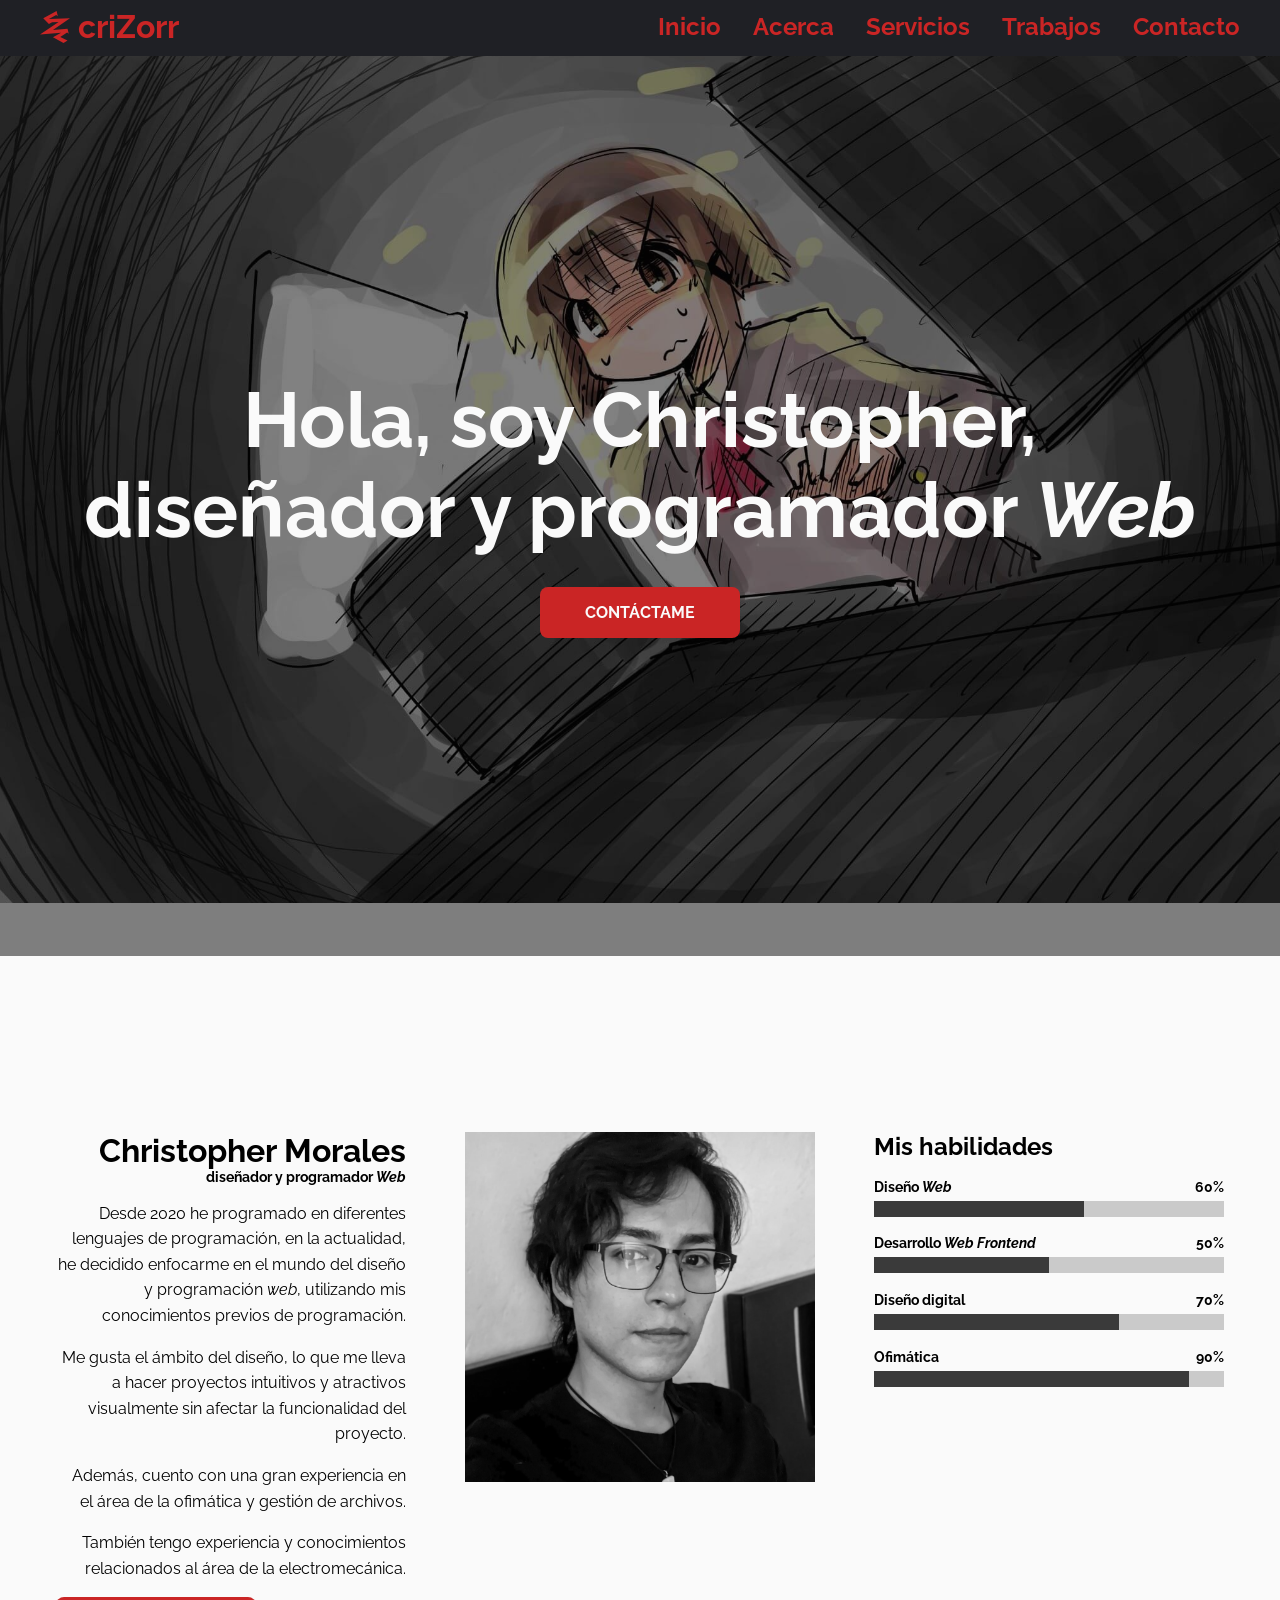
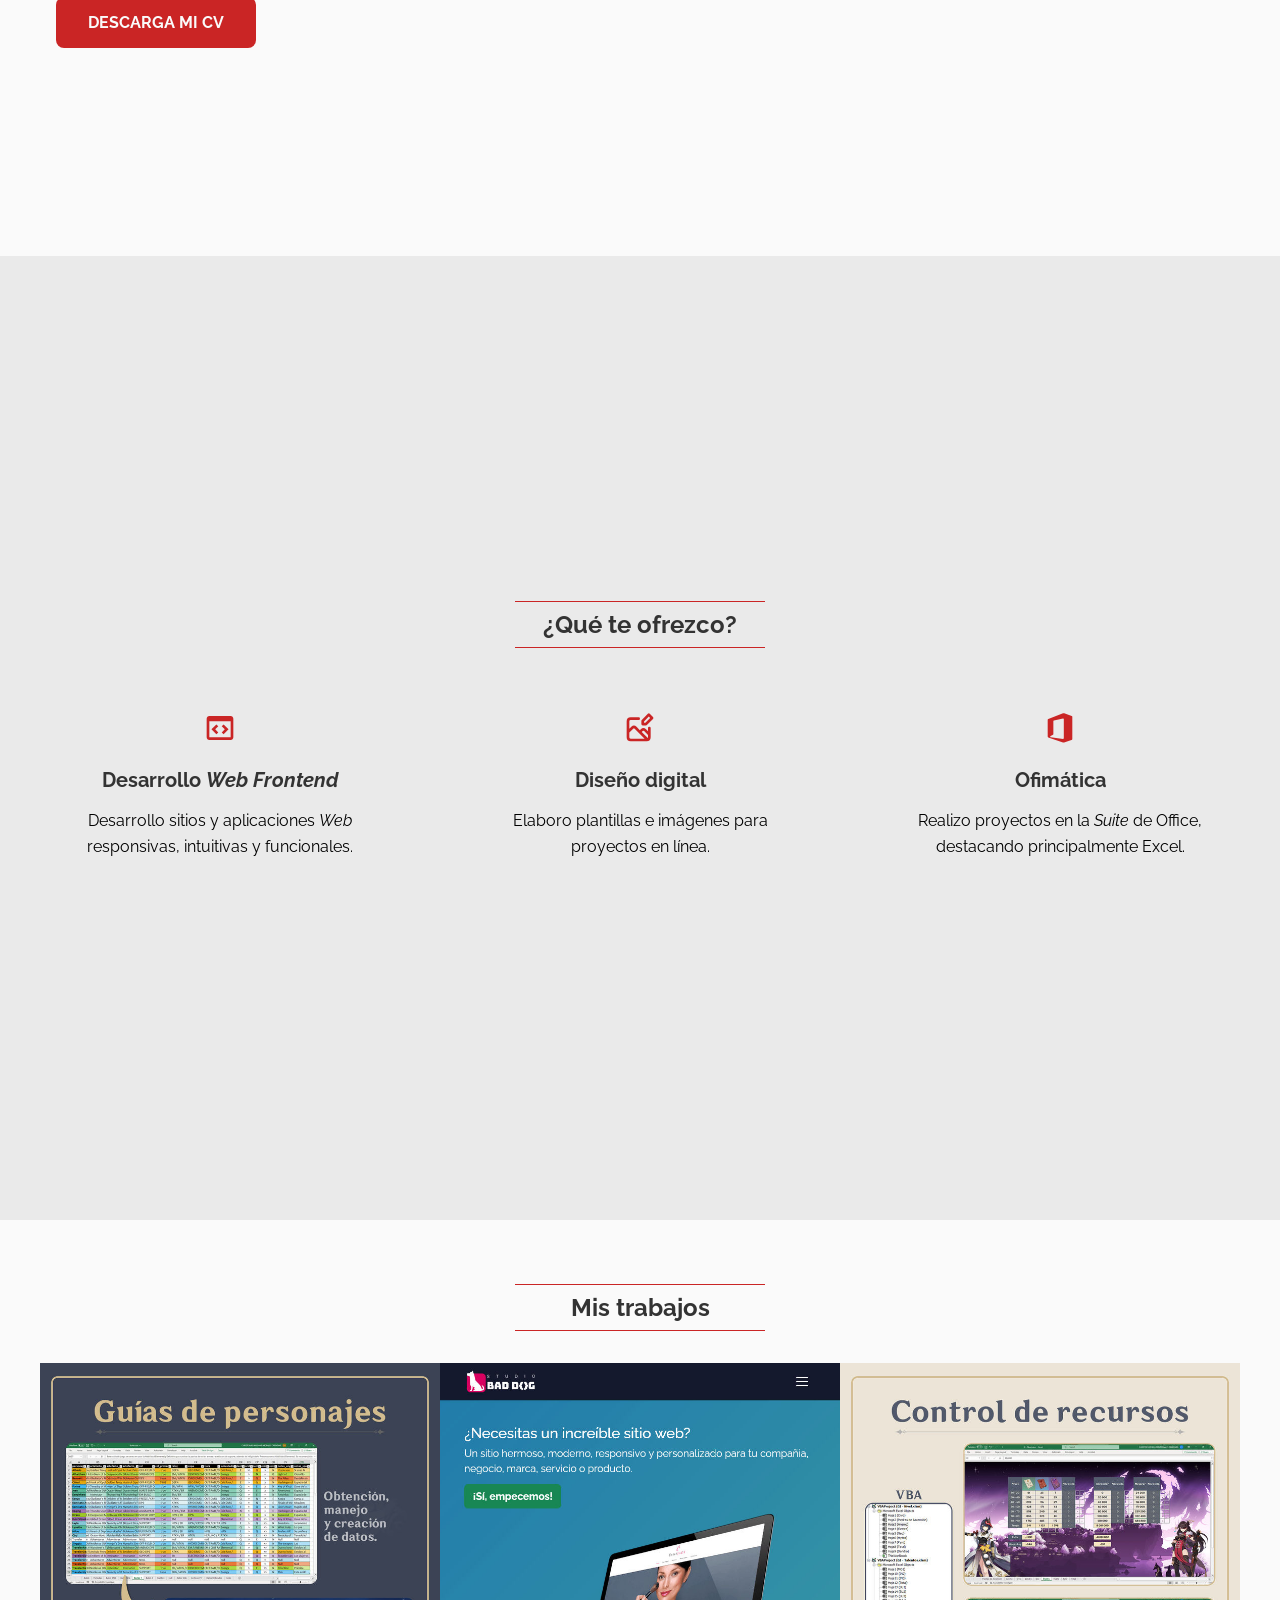
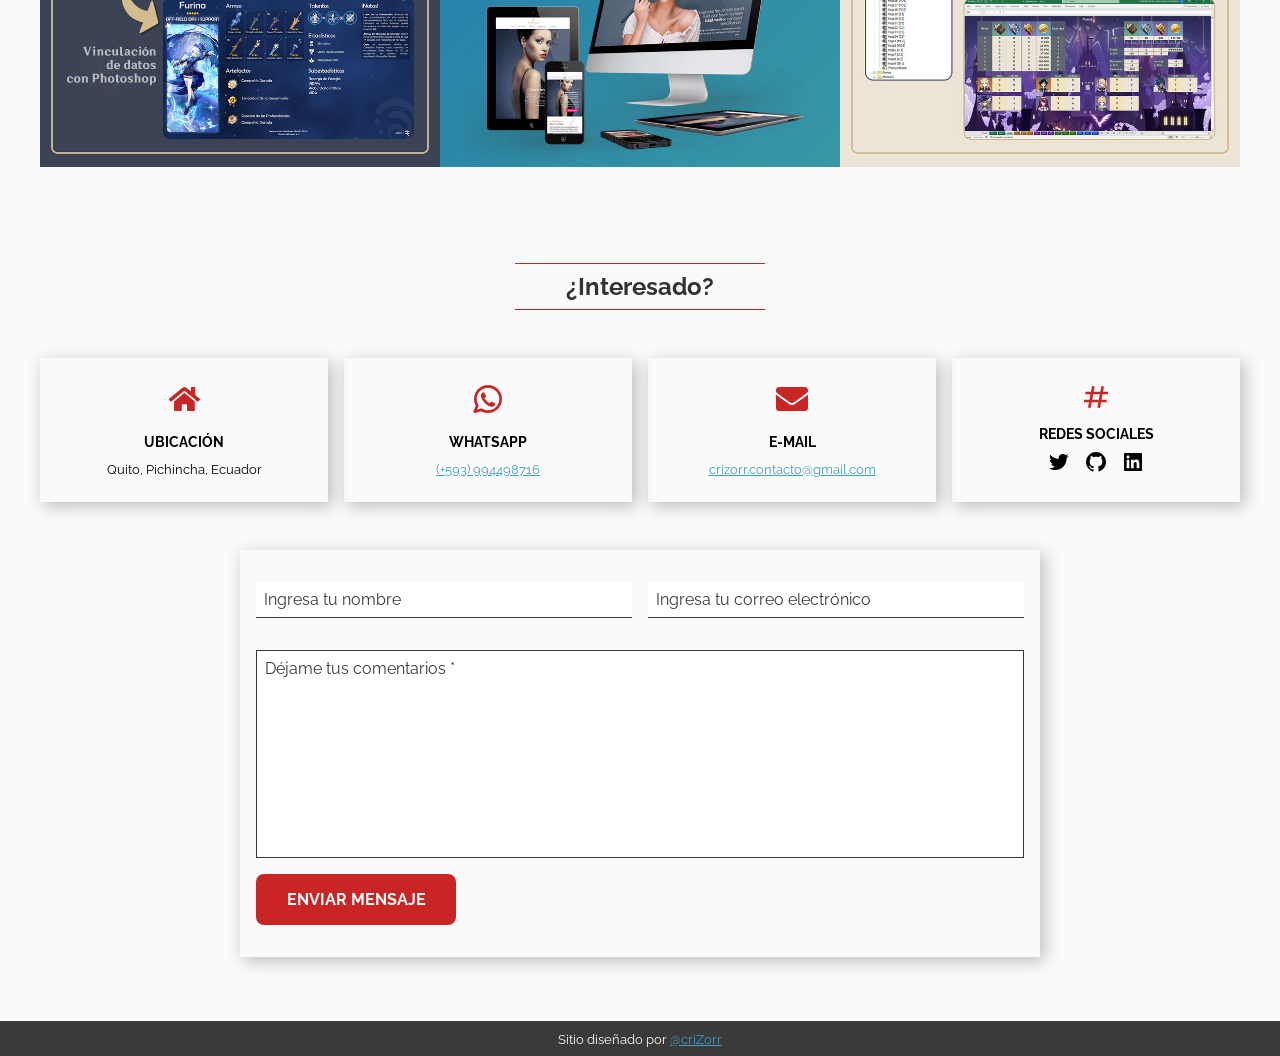
==== commit c1354dc4: "update my profile photo" ====
--- a/index.html
+++ b/index.html
@@ -11,6 +11,7 @@
     />
     <link rel="stylesheet" href="./style.css" />
     <title>criZorr</title>
+    <meta name="darkreader-lock" />
     <meta
       name="description"
       content="Hola, soy criZorr, bienvenido a mi portafolio profesional"
@@ -163,7 +164,7 @@
         </div>
       </article>
       <article>
-        <img class="gray-scale" src="assets/criZorr.jpg" alt="crizorr" />
+        <img class="gray-scale" src="assets/criZorr.webp" alt="crizorr" />
       </article>
       <article>
         <h2 class="text-center text-lg-left">Mis habilidades</h2>
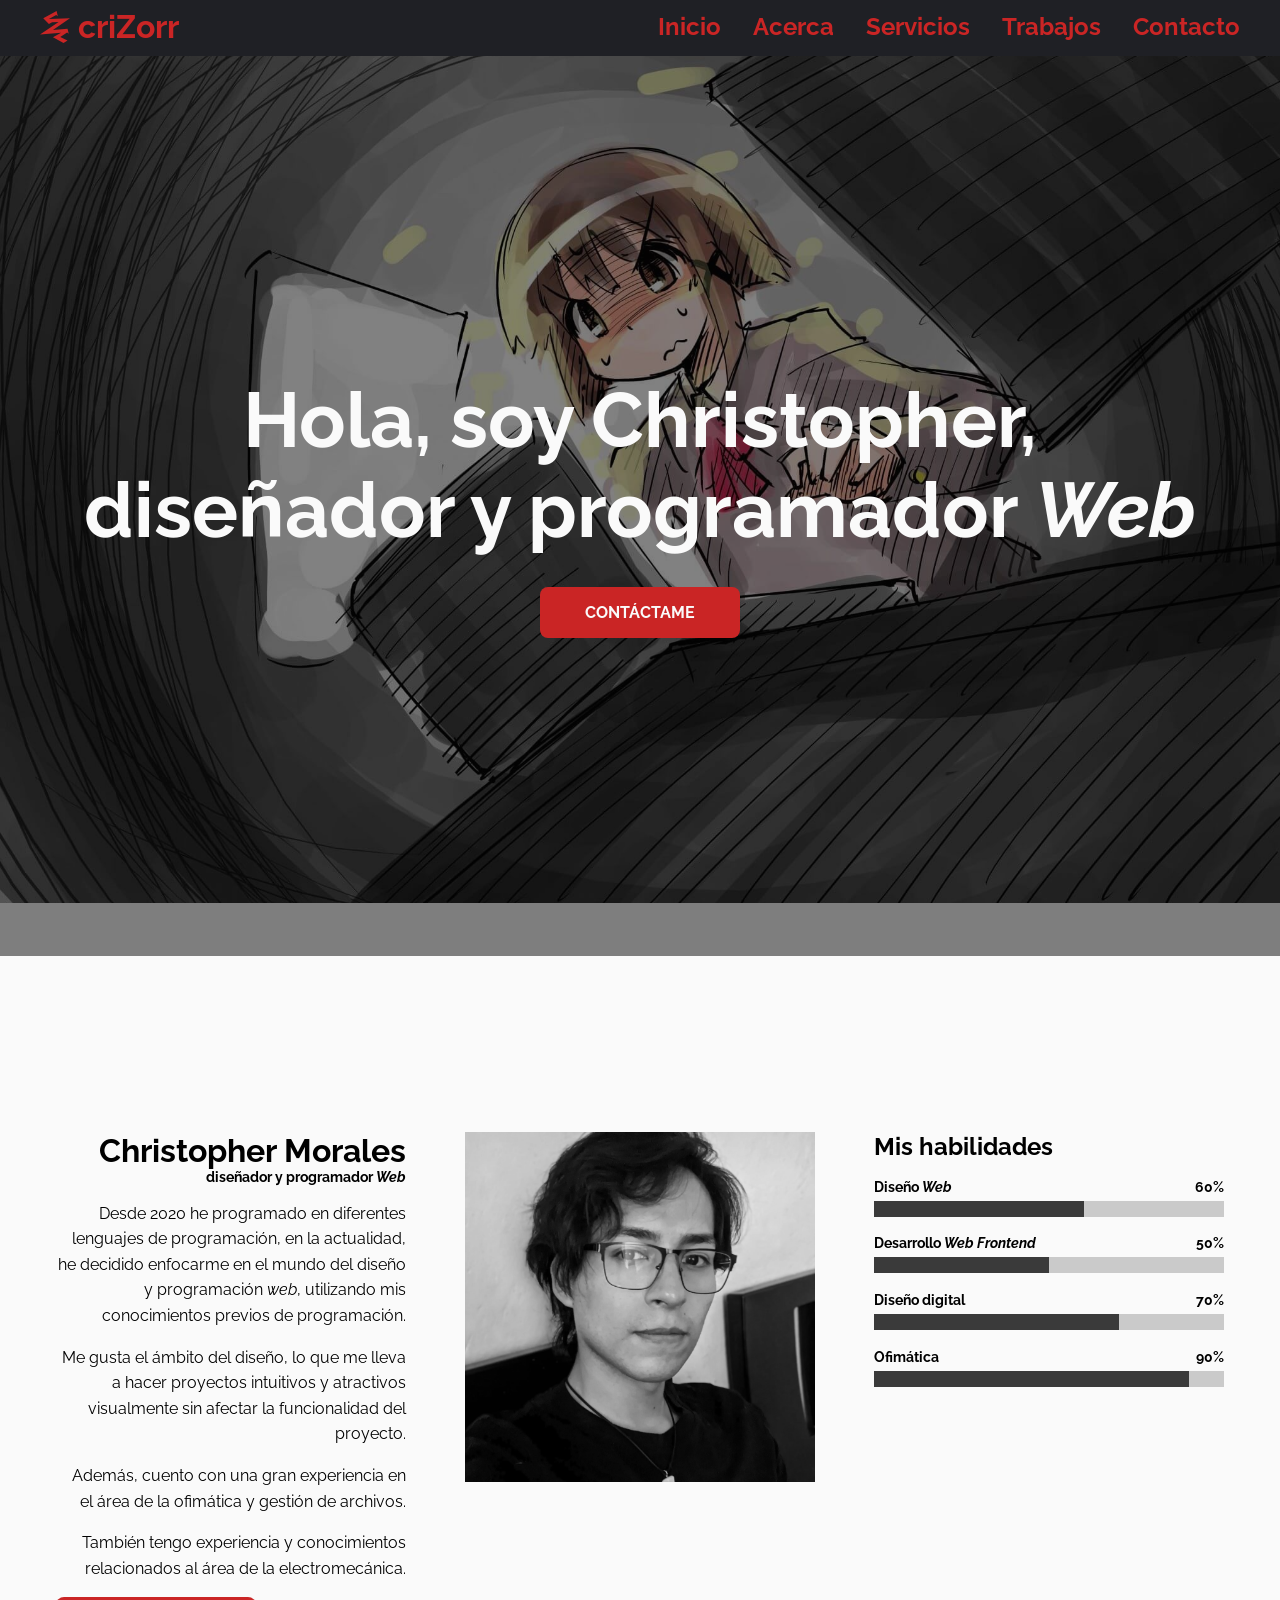
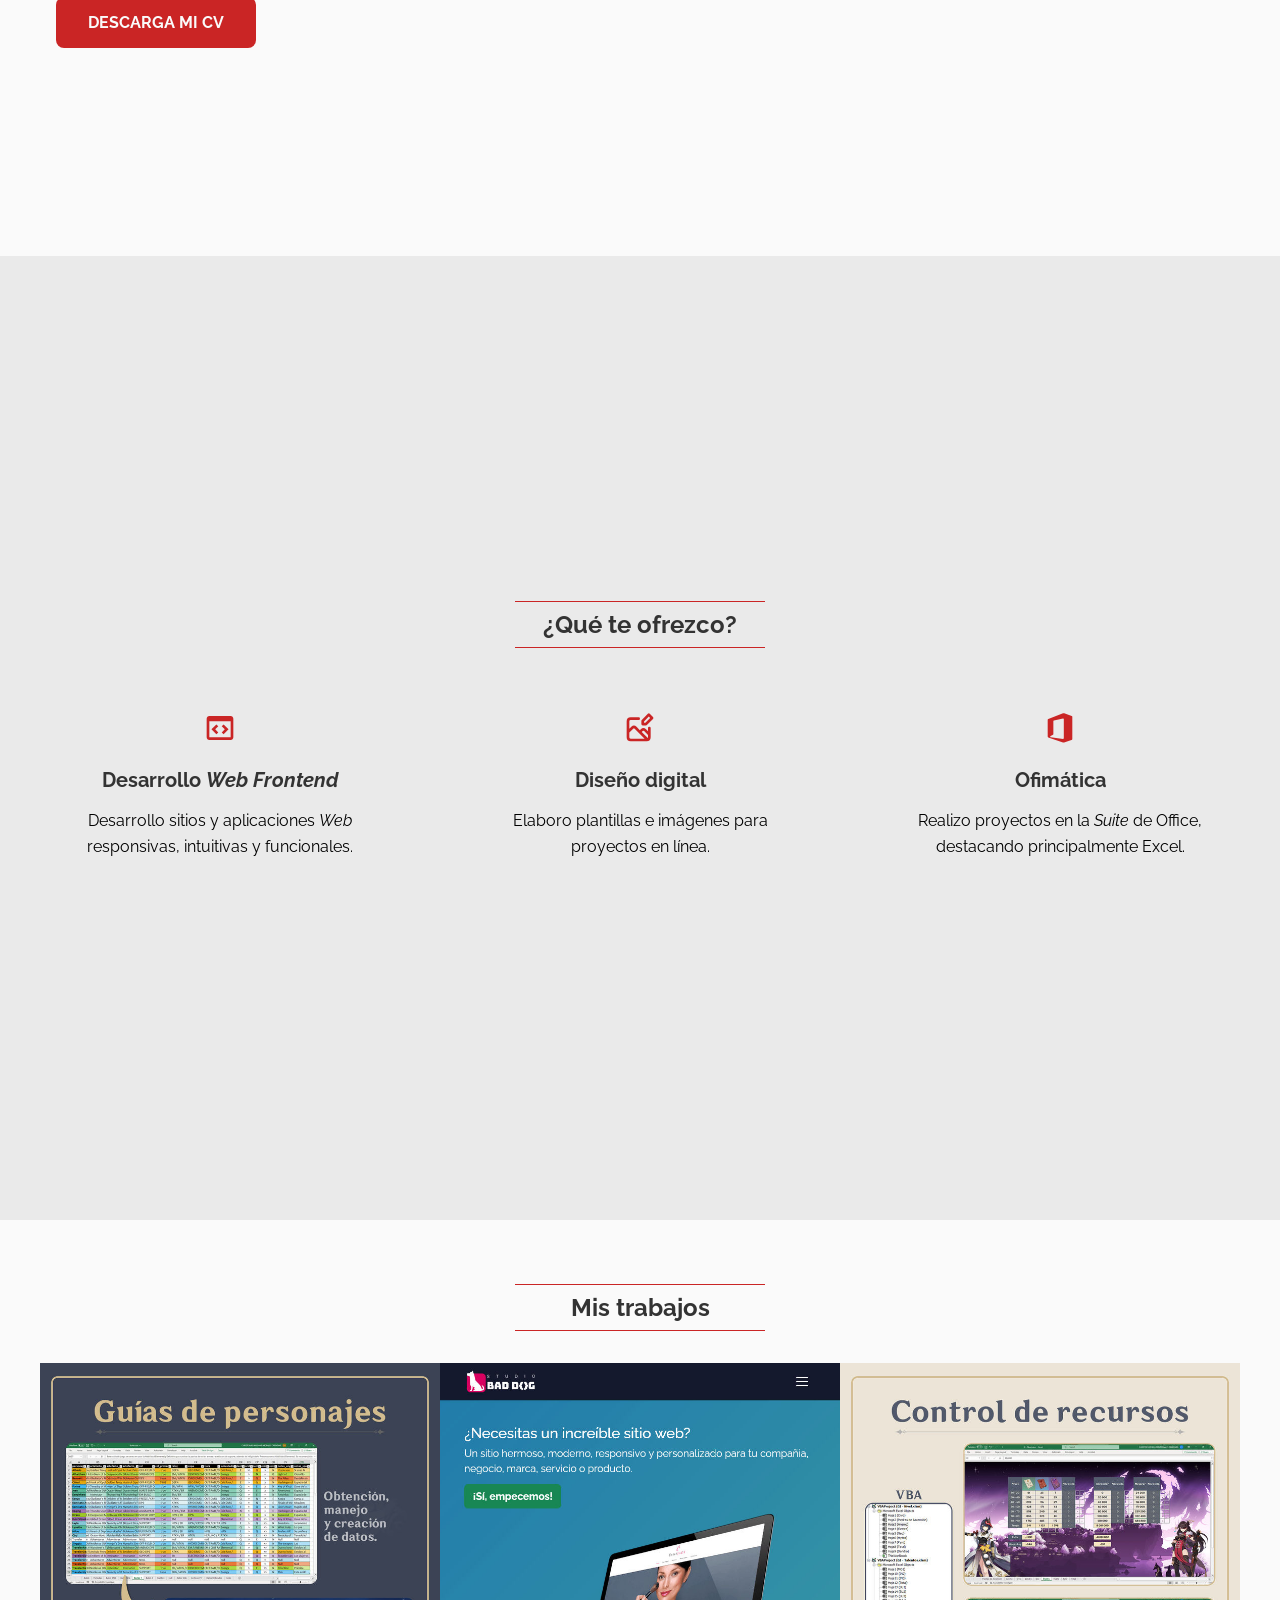
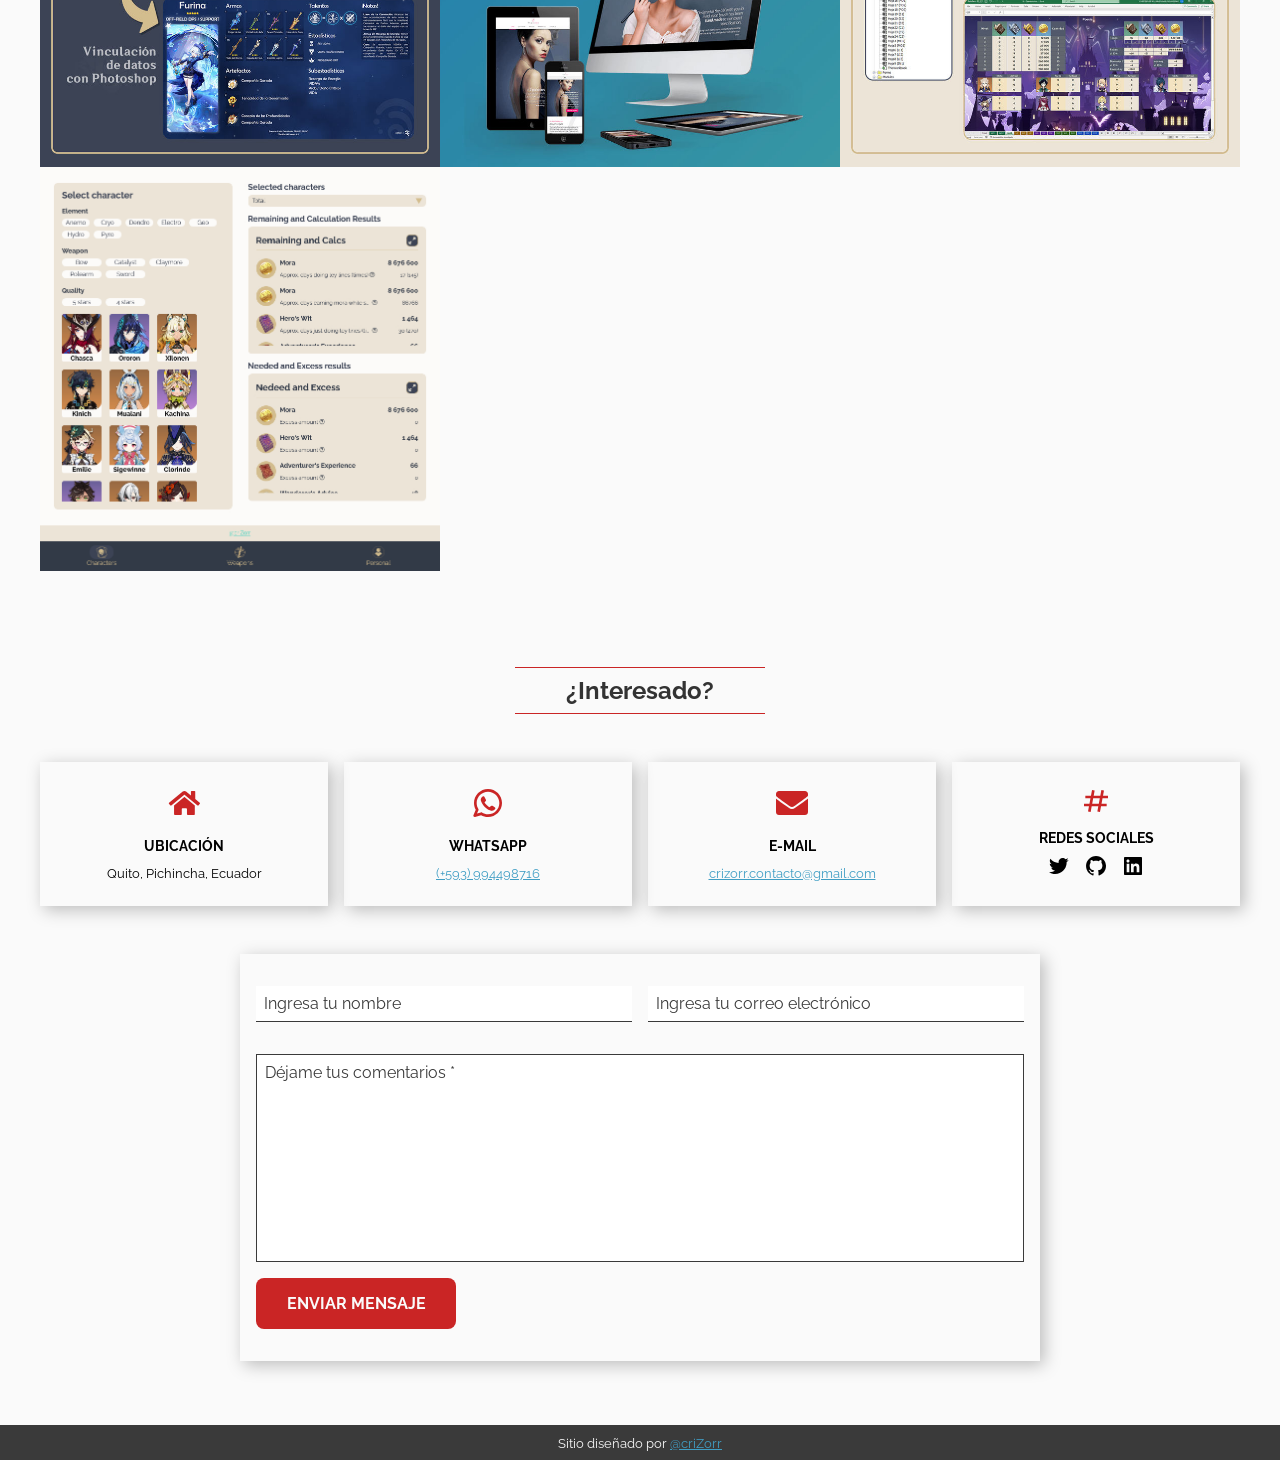
==== commit 44c77175: "Adding a new project" ====
--- a/index.html
+++ b/index.html
@@ -12,23 +12,11 @@
     <link rel="stylesheet" href="./style.css" />
     <title>criZorr</title>
     <meta name="darkreader-lock" />
-    <meta
-      name="description"
-      content="Hola, soy criZorr, bienvenido a mi portafolio profesional"
-    />
+    <meta name="description" content="Hola, soy criZorr, bienvenido a mi portafolio profesional" />
     <link rel="canonical" href="https://crizorr.github.io/portfolio" />
-    <link
-      rel="favicon"
-      href="https://crizorr.github.io/portfolio/assets/favicon.png"
-    />
-    <link
-      rel="icon"
-      href="https://crizorr.github.io/portfolio/assets/favicon.png"
-    />
-    <link
-      rel="apple-touch-icon"
-      href="https://crizorr.github.io/portfolio/assets/favicon.png"
-    />
+    <link rel="favicon" href="https://crizorr.github.io/portfolio/assets/favicon.png" />
+    <link rel="icon" href="https://crizorr.github.io/portfolio/assets/favicon.png" />
+    <link rel="apple-touch-icon" href="https://crizorr.github.io/portfolio/assets/favicon.png" />
     <meta name="theme-color" content="#1F2025" />
     <meta name="twitter:card" content="summary" />
     <meta property="og:type" content="website" />
@@ -38,11 +26,7 @@
       name="twitter:image"
       content="https://crizorr.github.io/portfolio/assets/hero-image-home.jpg"
     />
-    <meta
-      property="og:url"
-      name="twitter:url"
-      content="https://crizorr.github.io/portfolio"
-    />
+    <meta property="og:url" name="twitter:url" content="https://crizorr.github.io/portfolio" />
     <meta
       property="og:description"
       name="twitter:description"
@@ -79,12 +63,7 @@
           <a class="dark-mode-text" href="index.html">criZorr</a>
         </div>
         <button class="menu-btn dark-mode-bg-gray">
-          <svg
-            xmlns="http://www.w3.org/2000/svg"
-            width="24"
-            height="24"
-            viewBox="0 0 24 24"
-          >
+          <svg xmlns="http://www.w3.org/2000/svg" width="24" height="24" viewBox="0 0 24 24">
             <path d="M4 6H20V8H4zM4 11H20V13H4zM4 16H20V18H4z" />
           </svg>
           <svg
@@ -111,20 +90,11 @@
     <section id="inicio" class="home">
       <article
         class="hero-image"
-        style="
-          --hero-image: url('assets/hero-image-home.jpg');
-          --hero-attachment: fixed;
-        "
+        style="--hero-image: url('assets/hero-image-home.jpg'); --hero-attachment: fixed"
       >
-        <aside
-          class="hero-image-opacity"
-          style="--hero-opacity-color: var(--black-alpha-color)"
-        >
+        <aside class="hero-image-opacity" style="--hero-opacity-color: var(--black-alpha-color)">
           <div class="hero-image-content">
-            <h2
-              class="hero-image-title"
-              style="--hero-text-color: var(--white-color)"
-            >
+            <h2 class="hero-image-title" style="--hero-text-color: var(--white-color)">
               Hola, soy Christopher,<br />diseñador y programador <i>Web</i>
             </h2>
             <a href="#contacto" class="btn">CONTÁCTAME</a>
@@ -139,28 +109,20 @@
           <h5>diseñador y programador <i>Web</i></h5>
         </aside>
         <p>
-          Desde 2020 he programado en diferentes lenguajes de programación, en
-          la actualidad, he decidido enfocarme en el mundo del diseño y
-          programación <i>web</i>, utilizando mis conocimientos previos de
-          programación.
+          Desde 2020 he programado en diferentes lenguajes de programación, en la actualidad, he
+          decidido enfocarme en el mundo del diseño y programación <i>web</i>, utilizando mis
+          conocimientos previos de programación.
         </p>
         <p>
-          Me gusta el ámbito del diseño, lo que me lleva a hacer proyectos
-          intuitivos y atractivos visualmente sin afectar la funcionalidad del
-          proyecto.
+          Me gusta el ámbito del diseño, lo que me lleva a hacer proyectos intuitivos y atractivos
+          visualmente sin afectar la funcionalidad del proyecto.
         </p>
         <p>
-          Además, cuento con una gran experiencia en el área de la ofimática y
-          gestión de archivos.
+          Además, cuento con una gran experiencia en el área de la ofimática y gestión de archivos.
         </p>
-        <p>
-          También tengo experiencia y conocimientos relacionados al área de la
-          electromecánica.
-        </p>
+        <p>También tengo experiencia y conocimientos relacionados al área de la electromecánica.</p>
         <div class="text-center text-lg-left">
-          <a class="btn" href="" target="_blank" rel="noopener"
-            >DESCARGA MI CV</a
-          >
+          <a class="btn" href="" target="_blank" rel="noopener">DESCARGA MI CV</a>
         </div>
       </article>
       <article>
@@ -173,64 +135,36 @@
             <b>Diseño <i>Web</i></b>
             <b>60%</b>
           </p>
-          <progress
-            class="dark-mode-bg-gray-light"
-            value="60"
-            min="0"
-            max="100"
-          ></progress>
+          <progress class="dark-mode-bg-gray-light" value="60" min="0" max="100"></progress>
         </div>
         <div class="progress">
           <p>
             <b>Desarrollo <i>Web Frontend</i></b>
             <b>50%</b>
           </p>
-          <progress
-            class="dark-mode-bg-gray-light"
-            value="50"
-            min="0"
-            max="100"
-          ></progress>
+          <progress class="dark-mode-bg-gray-light" value="50" min="0" max="100"></progress>
         </div>
         <div class="progress">
           <p>
             <b>Diseño digital</b>
             <b>70%</b>
           </p>
-          <progress
-            class="dark-mode-bg-gray-light"
-            value="70"
-            min="0"
-            max="100"
-          ></progress>
+          <progress class="dark-mode-bg-gray-light" value="70" min="0" max="100"></progress>
         </div>
         <div class="progress">
           <p>
             <b>Ofimática</b>
             <b>90%</b>
           </p>
-          <progress
-            class="dark-mode-bg-gray-light"
-            value="90"
-            min="0"
-            max="100"
-          ></progress>
+          <progress class="dark-mode-bg-gray-light" value="90" min="0" max="100"></progress>
         </div>
       </article>
     </section>
-    <section
-      id="servicios"
-      class="services section bg-gray-light dark-mode-bg-gray"
-    >
+    <section id="servicios" class="services section bg-gray-light dark-mode-bg-gray">
       <div class="container full-lg-screen">
         <h2 class="section-title dark-mode-text">¿Qué te ofrezco?</h2>
         <article class="service-card">
-          <svg
-            xmlns="http://www.w3.org/2000/svg"
-            width="24"
-            height="24"
-            viewBox="0 0 24 24"
-          >
+          <svg xmlns="http://www.w3.org/2000/svg" width="24" height="24" viewBox="0 0 24 24">
             <path
               d="M20,3H4C2.897,3,2,3.897,2,5v14c0,1.103,0.897,2,2,2h16c1.103,0,2-0.897,2-2V5C22,3.897,21.103,3,20,3z M4,19V7h16 l0.002,12H4z"
             />
@@ -239,10 +173,7 @@
             />
           </svg>
           <h3 class="dark-mode-text">Desarrollo <i>Web Frontend</i></h3>
-          <p>
-            Desarrollo sitios y aplicaciones <i>Web</i> responsivas, intuitivas
-            y funcionales.
-          </p>
+          <p>Desarrollo sitios y aplicaciones <i>Web</i> responsivas, intuitivas y funcionales.</p>
         </article>
         <article class="service-card">
           <svg
@@ -282,10 +213,7 @@
             </g>
           </svg>
           <h3 class="dark-mode-text">Ofimática</h3>
-          <p>
-            Realizo proyectos en la <i>Suite</i> de Office, destacando
-            principalmente Excel.
-          </p>
+          <p>Realizo proyectos en la <i>Suite</i> de Office, destacando principalmente Excel.</p>
         </article>
       </div>
     </section>
@@ -298,11 +226,10 @@
             <div>
               <h3>Guías de personajes</h3>
               <p>
-                Elaboré una hoja de cálculo en Excel para obtener, manejar,
-                crear y generar datos acerca de los personajes del videojuego
-                <i>Genshin Impact</i>. Como paso final, vinculé los datos
-                generados a Photoshop para crear de manera automatizada tarjetas
-                informativas de cada personaje.
+                Elaboré una hoja de cálculo en Excel para obtener, manejar, crear y generar datos
+                acerca de los personajes del videojuego
+                <i>Genshin Impact</i>. Como paso final, vinculé los datos generados a Photoshop para
+                crear de manera automatizada tarjetas informativas de cada personaje.
               </p>
             </div>
           </aside>
@@ -313,8 +240,8 @@
             <div>
               <h3>Studio BAD DOG</h3>
               <p>
-                Realicé esta página de práctica completamente responsiva y
-                funcional con el <i>framework</i> Bootstrap.
+                Realicé esta página de práctica completamente responsiva y funcional con el
+                <i>framework</i> Bootstrap.
               </p>
             </div>
           </aside>
@@ -325,10 +252,24 @@
             <div>
               <h3>Control de recursos</h3>
               <p>
-                Elaboré una hoja de cálculo en Excel para administrar,
-                contabilizar y observar los recursos dentro del juego
-                <i>Genshin Impact</i>. Añadí interactividad con botones,
-                funciones y programación VBA.
+                Elaboré una hoja de cálculo en Excel para administrar, contabilizar y observar los
+                recursos dentro del juego
+                <i>Genshin Impact</i>. Añadí interactividad con botones, funciones y programación
+                VBA.
+              </p>
+            </div>
+          </aside>
+        </a>
+        <a href="#trabajo-4" class="portfolio-card">
+          <img src="assets/portfolio-4.jpg" alt="Trabajo 4" />
+          <aside class="portfolio-card-info">
+            <div>
+              <h3>Calculadora de Genshin Impact</h3>
+              <p>
+                Elaboré y diseñé una página Web <i>Frontend</i> totalmente con JavaScript, HTML y
+                CSS. Esta página realiza los cálculos de cúantos materiales requieres, te faltan y
+                ya tienes. Es totalmente responsiva, funcional e icluye un modo oscuro que se activa
+                dependiendo las preferencias de tu navegador.
               </p>
             </div>
           </aside>
@@ -338,12 +279,7 @@
     <article class="modal" id="trabajo-1">
       <div class="modal-content">
         <a href="#cerrar" class="modal-close">
-          <svg
-            xmlns="http://www.w3.org/2000/svg"
-            width="24"
-            height="24"
-            viewBox="0 0 24 24"
-          >
+          <svg xmlns="http://www.w3.org/2000/svg" width="24" height="24" viewBox="0 0 24 24">
             <path
               d="M12,2C6.486,2,2,6.486,2,12s4.486,10,10,10s10-4.486,10-10S17.514,2,12,2z M16.207,14.793l-1.414,1.414L12,13.414 l-2.793,2.793l-1.414-1.414L10.586,12L7.793,9.207l1.414-1.414L12,10.586l2.793-2.793l1.414,1.414L13.414,12L16.207,14.793z"
             />
@@ -352,15 +288,12 @@
         <article class="portfolio-modal dark-mode-bg-gray">
           <img src="assets/portfolio-1.jpg" alt="Trabajo 1" />
           <div class="portfolio-info">
-            <h3 class="dark-mode-text">
-              Guías de personajes del <i>Genshin Impact</i>
-            </h3>
+            <h3 class="dark-mode-text">Guías de personajes del <i>Genshin Impact</i></h3>
             <p>
-              Elaboré una hoja de cálculo en Excel para obtener, manejar, crear
-              y generar datos acerca de los personajes del videojuego
-              <i>Genshin Impact</i>. Como paso final, vinculé los datos
-              generados a Photoshop para crear de manera automatizada tarjetas
-              informativas de cada personaje.
+              Elaboré una hoja de cálculo en Excel para obtener, manejar, crear y generar datos
+              acerca de los personajes del videojuego
+              <i>Genshin Impact</i>. Como paso final, vinculé los datos generados a Photoshop para
+              crear de manera automatizada tarjetas informativas de cada personaje.
             </p>
             <aside class="portfolio-details">
               <small><b>AUTOR:</b></small>
@@ -386,12 +319,7 @@
     <article class="modal" id="trabajo-2">
       <div class="modal-content">
         <a href="#cerrar" class="modal-close">
-          <svg
-            xmlns="http://www.w3.org/2000/svg"
-            width="24"
-            height="24"
-            viewBox="0 0 24 24"
-          >
+          <svg xmlns="http://www.w3.org/2000/svg" width="24" height="24" viewBox="0 0 24 24">
             <path
               d="M12,2C6.486,2,2,6.486,2,12s4.486,10,10,10s10-4.486,10-10S17.514,2,12,2z M16.207,14.793l-1.414,1.414L12,13.414 l-2.793,2.793l-1.414-1.414L10.586,12L7.793,9.207l1.414-1.414L12,10.586l2.793-2.793l1.414,1.414L13.414,12L16.207,14.793z"
             />
@@ -402,10 +330,10 @@
           <div class="portfolio-info">
             <h3 class="dark-mode-text">Studio BAD DOG</h3>
             <p>
-              Página de práctica maquetada con el <i>framework</i> Bootstrap 5.
-              Es un página responsiva y funcional, sin necesidad de código
-              JavaScript propio, el formulario utiliza la <i>API</i> de
-              FormSubmit a través de HTML y los estilos se modificaron con CSS.
+              Página de práctica maquetada con el <i>framework</i> Bootstrap 5. Es un página
+              responsiva y funcional, sin necesidad de código JavaScript propio, el formulario
+              utiliza la <i>API</i> de FormSubmit a través de HTML y los estilos se modificaron con
+              CSS.
             </p>
             <aside class="portfolio-details">
               <small><b>CLIENTE:</b></small>
@@ -431,12 +359,7 @@
     <article class="modal" id="trabajo-3">
       <div class="modal-content">
         <a href="#cerrar" class="modal-close">
-          <svg
-            xmlns="http://www.w3.org/2000/svg"
-            width="24"
-            height="24"
-            viewBox="0 0 24 24"
-          >
+          <svg xmlns="http://www.w3.org/2000/svg" width="24" height="24" viewBox="0 0 24 24">
             <path
               d="M12,2C6.486,2,2,6.486,2,12s4.486,10,10,10s10-4.486,10-10S17.514,2,12,2z M16.207,14.793l-1.414,1.414L12,13.414 l-2.793,2.793l-1.414-1.414L10.586,12L7.793,9.207l1.414-1.414L12,10.586l2.793-2.793l1.414,1.414L13.414,12L16.207,14.793z"
             />
@@ -447,10 +370,9 @@
           <div class="portfolio-info">
             <h3 class="dark-mode-text">Control de recursos</h3>
             <p>
-              Elaboré una hoja de cálculo en Excel para administrar,
-              contabilizar y observar los recursos dentro del juego
-              <i>Genshin Impact</i>. Añadí interactividad con botones, funciones
-              y programación VBA.
+              Elaboré una hoja de cálculo en Excel para administrar, contabilizar y observar los
+              recursos dentro del juego
+              <i>Genshin Impact</i>. Añadí interactividad con botones, funciones y programación VBA.
             </p>
             <aside class="portfolio-details">
               <small><b>AUTOR:</b></small>
@@ -464,7 +386,46 @@
         </article>
       </div>
     </article>
-
+    <article class="modal" id="trabajo-4">
+      <div class="modal-content">
+        <a href="#cerrar" class="modal-close">
+          <svg xmlns="http://www.w3.org/2000/svg" width="24" height="24" viewBox="0 0 24 24">
+            <path
+              d="M12,2C6.486,2,2,6.486,2,12s4.486,10,10,10s10-4.486,10-10S17.514,2,12,2z M16.207,14.793l-1.414,1.414L12,13.414 l-2.793,2.793l-1.414-1.414L10.586,12L7.793,9.207l1.414-1.414L12,10.586l2.793-2.793l1.414,1.414L13.414,12L16.207,14.793z"
+            />
+          </svg>
+        </a>
+        <article class="portfolio-modal dark-mode-bg-gray">
+          <img src="assets/portfolio-4.jpg" alt="Trabajo 4" />
+          <div class="portfolio-info">
+            <h3 class="dark-mode-text">Calculadora de Genshin Impact</h3>
+            <p>
+              Elaboré y diseñé una página Web <i>Frontend</i> totalmente con JavaScript, HTML y CSS.
+              Esta página realiza los cálculos de cúantos materiales requieres, te faltan y ya
+              tienes. Es totalmente responsiva, funcional e icluye un modo oscuro que se activa
+              dependiendo las preferencias de tu navegador.
+            </p>
+            <aside class="portfolio-details">
+              <small><b>AUTOR:</b></small>
+              <small>criZorr</small>
+              <small><b>FECHA:</b></small>
+              <small>12 de dic. de 2024</small>
+              <small><b>TIPO:</b></small>
+              <small>Diseño de interfaz, interactividad y manejo de datos.</small>
+              <small><b>ENLACE:</b></small>
+              <small
+                ><a
+                  href="https://crizorr.github.io/genshin-calculator"
+                  target="_blank"
+                  rel="noopener"
+                  >https://crizorr.genshin-calculator.com</a
+                ></small
+              >
+            </aside>
+          </div>
+        </article>
+      </div>
+    </article>
     <section id="contacto" class="contact section">
       <div class="container">
         <h2 class="section-title dark-mode-text">¿Interesado?</h2>
@@ -523,51 +484,26 @@
             </svg>
             <h5>E-MAIL</h5>
             <small
-              ><a href="mailto:crizorr.contacto@gmail.com"
-                >crizorr.contacto@gmail.com</a
-              ></small
+              ><a href="mailto:crizorr.contacto@gmail.com">crizorr.contacto@gmail.com</a></small
             >
           </aside>
           <aside class="contact-card box-shadow-1">
-            <svg
-              xmlns="http://www.w3.org/2000/svg"
-              width="24"
-              height="24"
-              viewBox="0 0 24 24"
-            >
+            <svg xmlns="http://www.w3.org/2000/svg" width="24" height="24" viewBox="0 0 24 24">
               <path
                 d="M16.018,3.815L15.232,8h-4.966l0.716-3.815L9.018,3.815L8.232,8H4v2h3.857l-0.751,4H3v2h3.731l-0.714,3.805l1.965,0.369 L8.766,16h4.966l-0.714,3.805l1.965,0.369L15.766,16H20v-2h-3.859l0.751-4H21V8h-3.733l0.716-3.815L16.018,3.815z M14.106,14H9.141 l0.751-4h4.966L14.106,14z"
               />
             </svg>
             <h5>REDES SOCIALES</h5>
             <small class="social-media">
-              <a
-                href="https://twitter.com/criZorr"
-                target="_blank"
-                rel="noopener"
-              >
-                <svg
-                  xmlns="http://www.w3.org/2000/svg"
-                  width="24"
-                  height="24"
-                  viewBox="0 0 24 24"
-                >
+              <a href="https://twitter.com/criZorr" target="_blank" rel="noopener">
+                <svg xmlns="http://www.w3.org/2000/svg" width="24" height="24" viewBox="0 0 24 24">
                   <path
                     d="M19.633,7.997c0.013,0.175,0.013,0.349,0.013,0.523c0,5.325-4.053,11.461-11.46,11.461c-2.282,0-4.402-0.661-6.186-1.809	c0.324,0.037,0.636,0.05,0.973,0.05c1.883,0,3.616-0.636,5.001-1.721c-1.771-0.037-3.255-1.197-3.767-2.793	c0.249,0.037,0.499,0.062,0.761,0.062c0.361,0,0.724-0.05,1.061-0.137c-1.847-0.374-3.23-1.995-3.23-3.953v-0.05	c0.537,0.299,1.16,0.486,1.82,0.511C3.534,9.419,2.823,8.184,2.823,6.787c0-0.748,0.199-1.434,0.548-2.032	c1.983,2.443,4.964,4.04,8.306,4.215c-0.062-0.3-0.1-0.611-0.1-0.923c0-2.22,1.796-4.028,4.028-4.028	c1.16,0,2.207,0.486,2.943,1.272c0.91-0.175,1.782-0.512,2.556-0.973c-0.299,0.935-0.936,1.721-1.771,2.22	c0.811-0.088,1.597-0.312,2.319-0.624C21.104,6.712,20.419,7.423,19.633,7.997z"
                   />
                 </svg>
               </a>
-              <a
-                href="https://github.com/criZorr"
-                target="_blank"
-                rel="noopener"
-              >
-                <svg
-                  xmlns="http://www.w3.org/2000/svg"
-                  width="24"
-                  height="24"
-                  viewBox="0 0 24 24"
-                >
+              <a href="https://github.com/criZorr" target="_blank" rel="noopener">
+                <svg xmlns="http://www.w3.org/2000/svg" width="24" height="24" viewBox="0 0 24 24">
                   <path
                     fill-rule="evenodd"
                     clip-rule="evenodd"
@@ -575,17 +511,8 @@
                   />
                 </svg>
               </a>
-              <a
-                href="https://linkedin.com/in/crizorr/"
-                target="_blank"
-                rel="noopener"
-              >
-                <svg
-                  xmlns="http://www.w3.org/2000/svg"
-                  width="24"
-                  height="24"
-                  viewBox="0 0 24 24"
-                >
+              <a href="https://linkedin.com/in/crizorr/" target="_blank" rel="noopener">
+                <svg xmlns="http://www.w3.org/2000/svg" width="24" height="24" viewBox="0 0 24 24">
                   <path
                     d="M20,3H4C3.447,3,3,3.448,3,4v16c0,0.552,0.447,1,1,1h16c0.553,0,1-0.448,1-1V4C21,3.448,20.553,3,20,3z M8.339,18.337H5.667	v-8.59h2.672V18.337z M7.003,8.574c-0.856,0-1.548-0.694-1.548-1.548s0.691-1.548,1.548-1.548c0.854,0,1.548,0.693,1.548,1.548	S7.857,8.574,7.003,8.574z M18.338,18.337h-2.669V14.16c0-0.996-0.018-2.277-1.388-2.277c-1.39,0-1.601,1.086-1.601,2.207v4.248	h-2.667v-8.59h2.56v1.174h0.037c0.355-0.675,1.227-1.387,2.524-1.387c2.704,0,3.203,1.778,3.203,4.092V18.337z"
                   />
@@ -634,12 +561,7 @@
                 <br />
                 por tus comentarios!
               </h3>
-              <svg
-                xmlns="http://www.w3.org/2000/svg"
-                width="24"
-                height="24"
-                viewBox="0 0 24 24"
-              >
+              <svg xmlns="http://www.w3.org/2000/svg" width="24" height="24" viewBox="0 0 24 24">
                 <path d="M12,18c4,0,5-4,5-4H7C7,14,8,18,12,18z" />
                 <path
                   d="M12,2C6.486,2,2,6.486,2,12c0,5.514,4.486,10,10,10s10-4.486,10-10C22,6.486,17.514,2,12,2z M12,20c-4.411,0-8-3.589-8-8 s3.589-8,8-8s8,3.589,8,8S16.411,20,12,20z"
@@ -656,9 +578,7 @@
     <footer class="footer">
       <small
         >Sitio diseñado por
-        <a href="https://crizorr.com" target="_blank" rel="noopener"
-          >@criZorr</a
-        ></small
+        <a href="https://crizorr.com" target="_blank" rel="noopener">@criZorr</a></small
       >
     </footer>
     <script src="script.js"></script>
